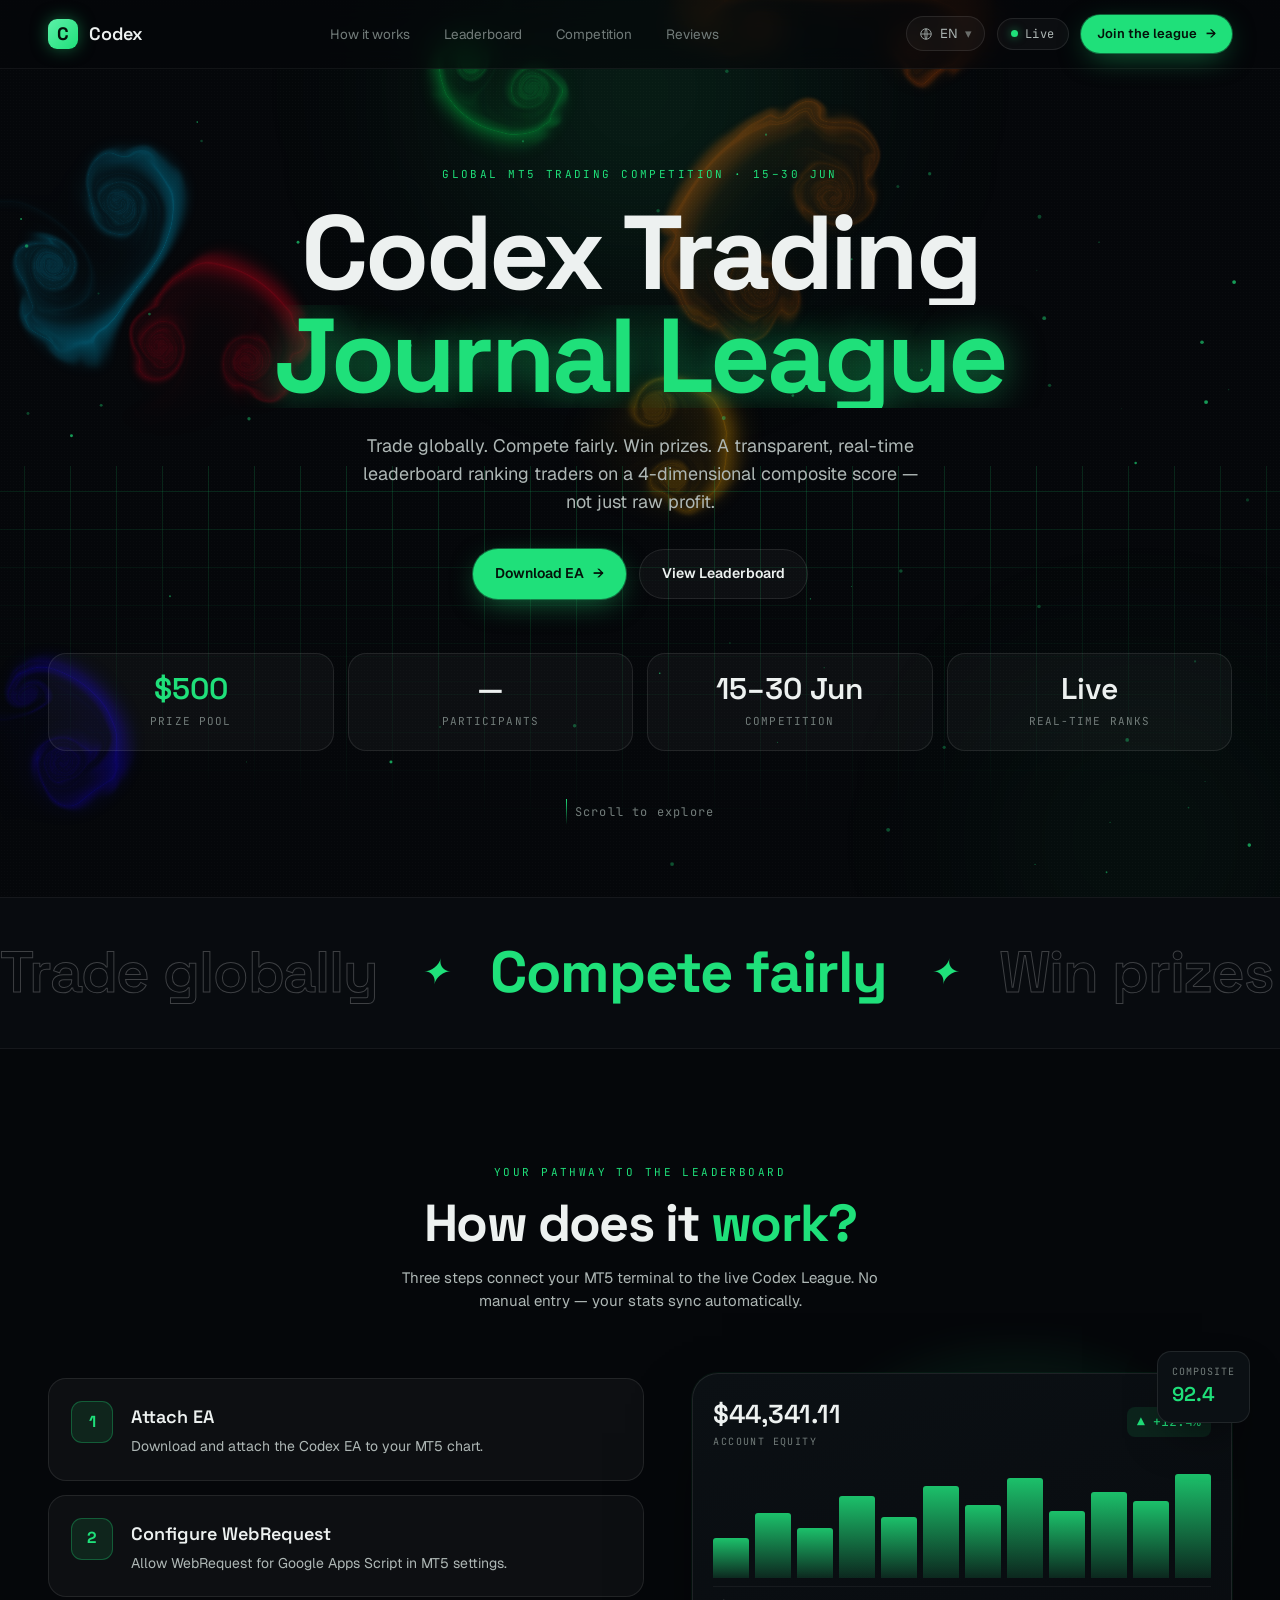
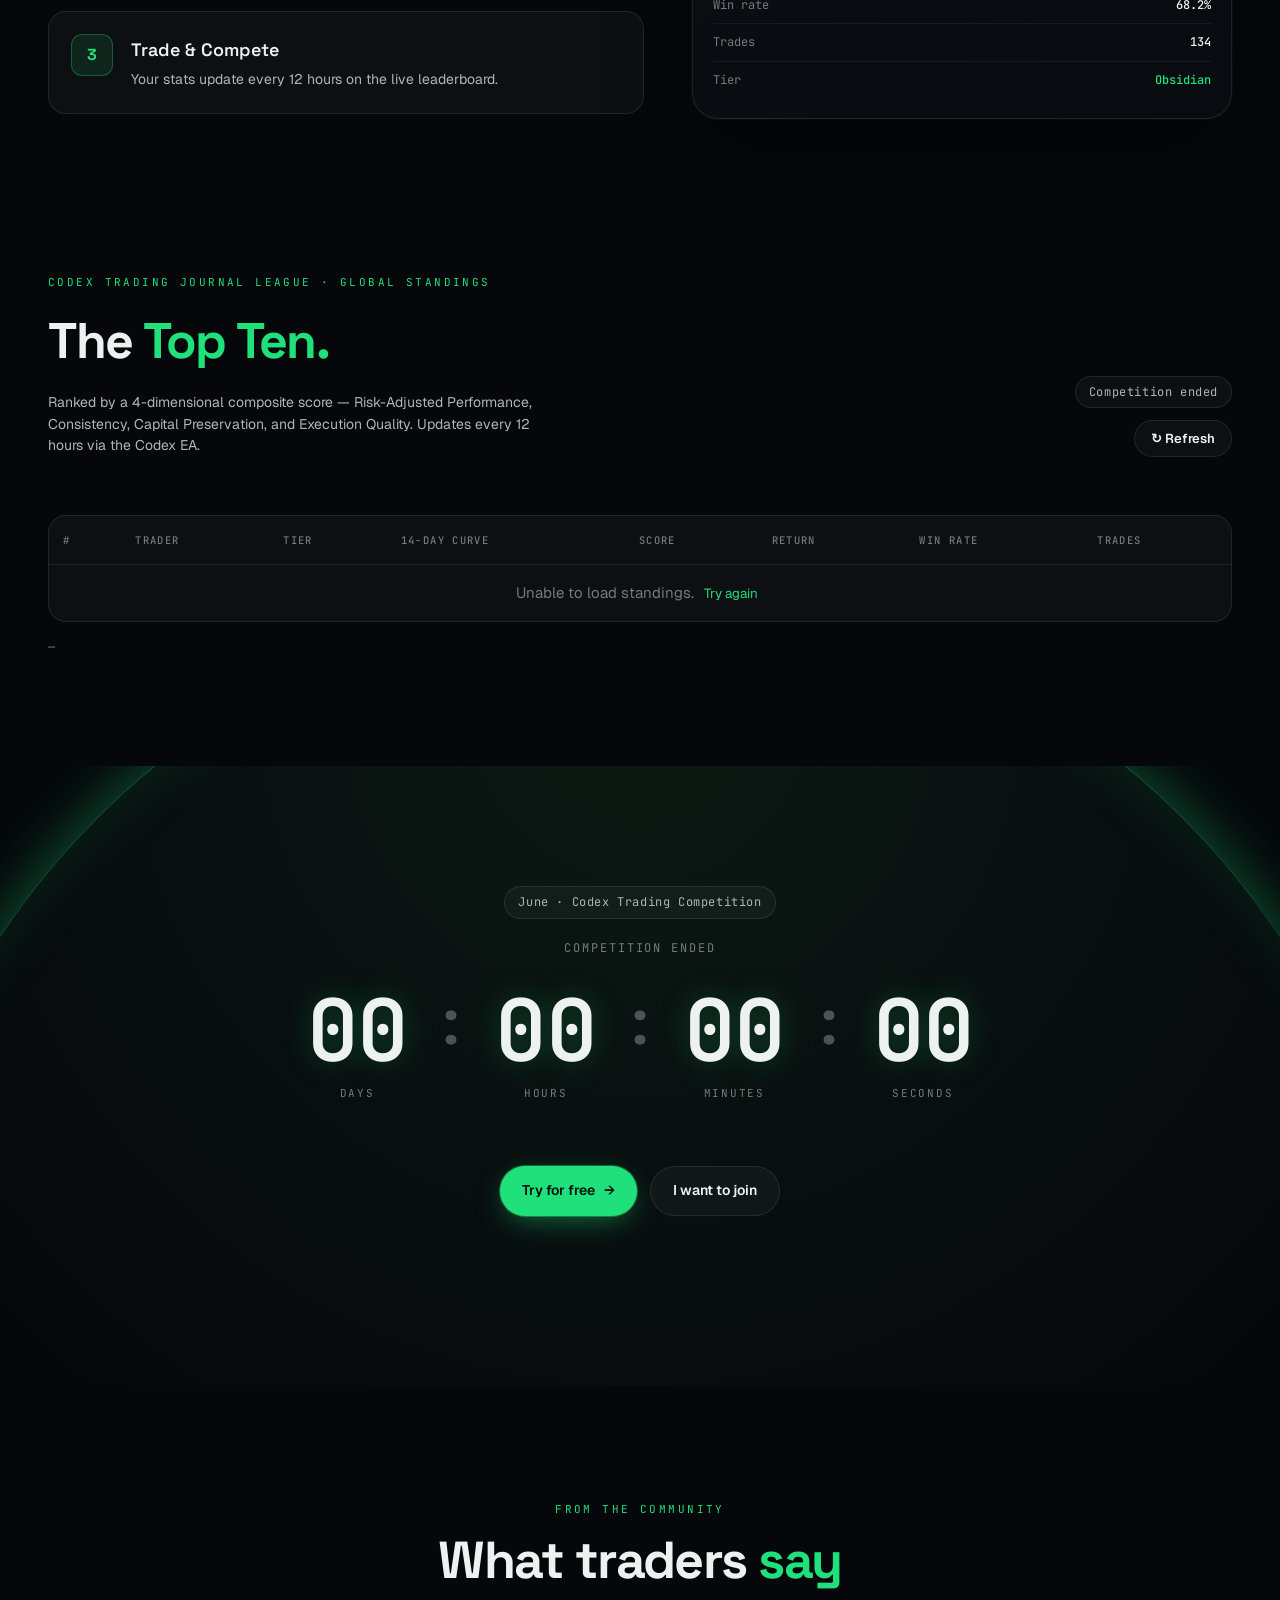
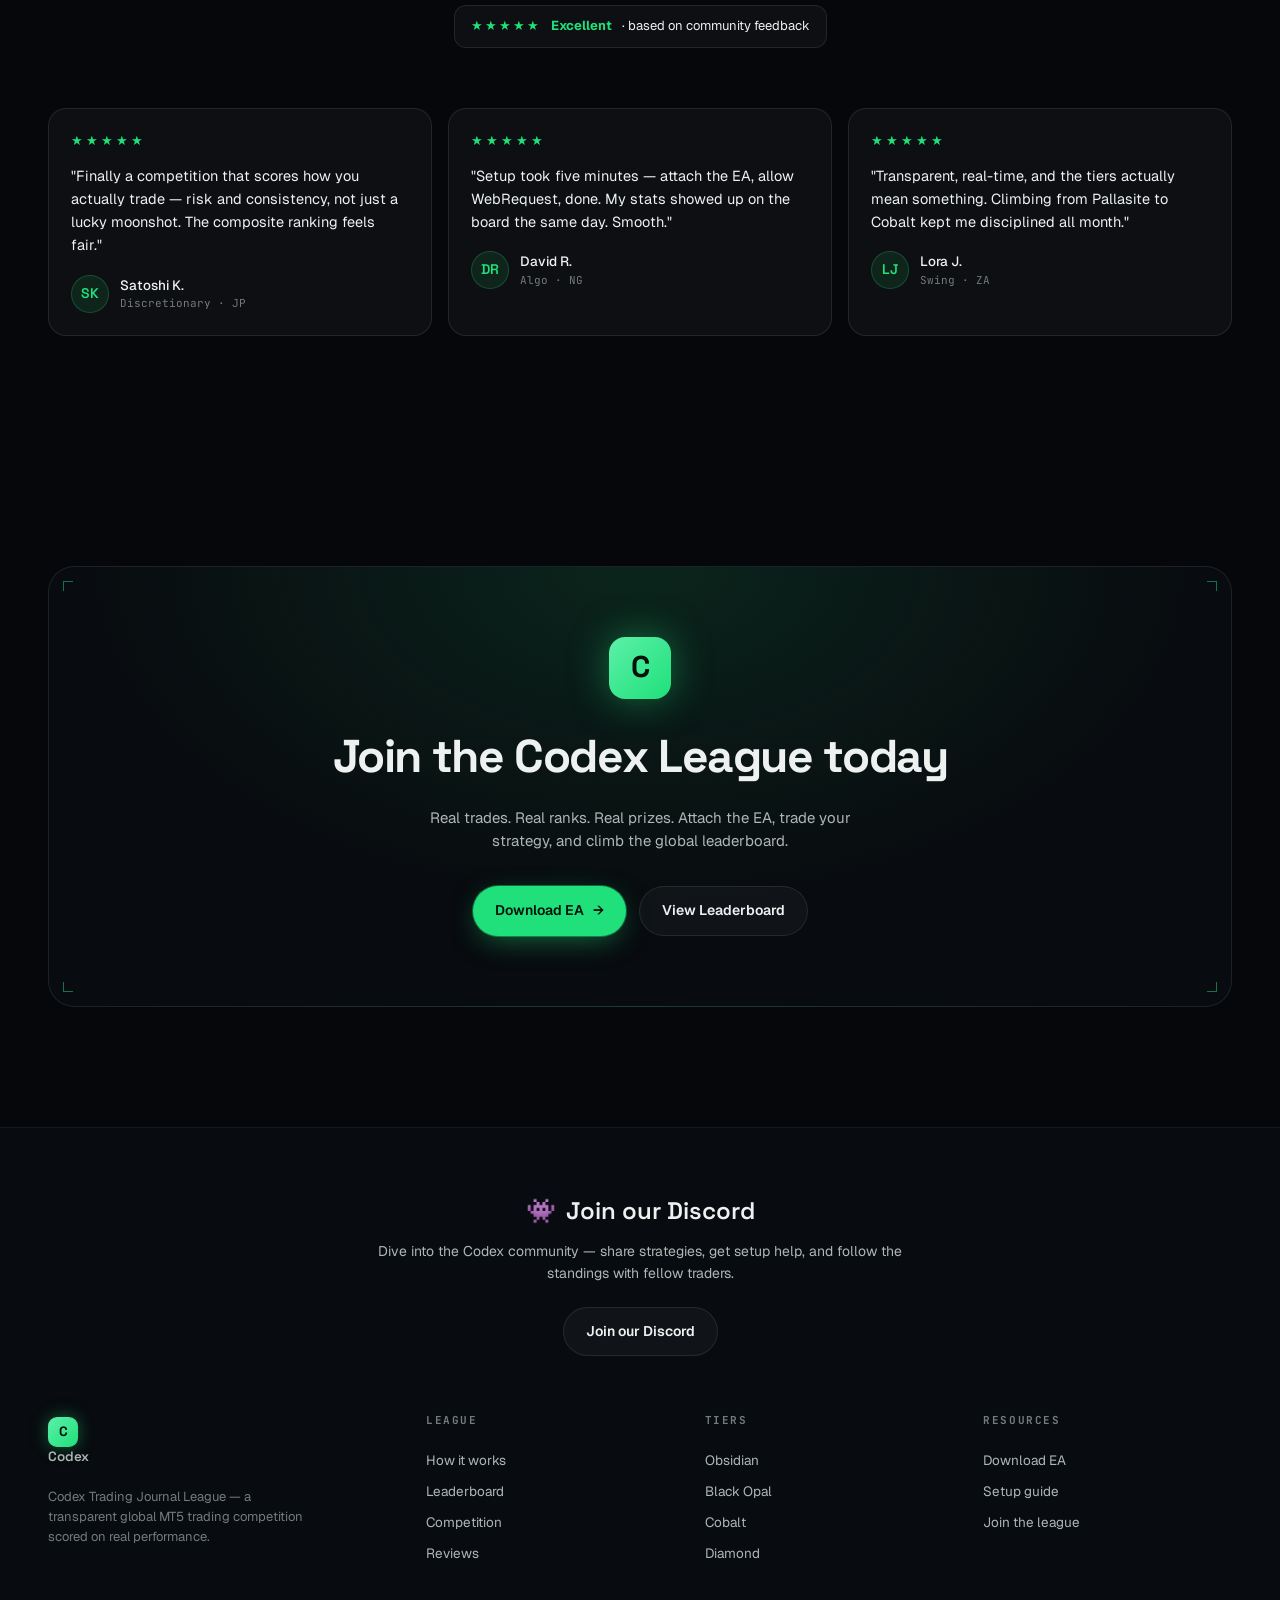
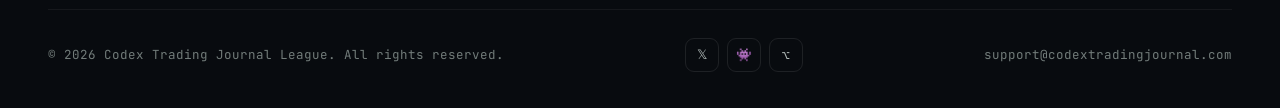
==== index.html @ 11717368 "Add colorful WebGL fluid smoke cursor (behind content) Inlined webgl-fluid (MIT); fullscreen transpa" ====
<!doctype html>
<html lang="en">
<head>
<meta charset="utf-8" />
<meta name="viewport" content="width=device-width, initial-scale=1" />
<title>Codex Trading Journal League — Trade globally. Compete fairly. Win prizes.</title>
<meta name="description" content="Codex Trading Journal League — a global, fair MT5 trading competition. Real trades, real ranks, real prizes. $500 prize pool." />
<link rel="preconnect" href="https://fonts.googleapis.com" />
<link rel="preconnect" href="https://fonts.gstatic.com" crossorigin />
<link href="https://fonts.googleapis.com/css2?family=Space+Grotesk:wght@400;500;600;700&family=Geist:wght@300;400;500;600&family=JetBrains+Mono:wght@400;500;600&display=swap" rel="stylesheet" />
<style>
:root{
  --font-display:"Space Grotesk","Geist",system-ui,sans-serif;
  --font-sans:"Geist","Helvetica Neue",Helvetica,Arial,sans-serif;
  --font-mono:"JetBrains Mono",ui-monospace,"SF Mono",Menlo,monospace;

  --bg:#05070A; --bg-2:#080B0F; --bg-3:#0B1014;
  --glass:rgba(255,255,255,0.035); --glass-2:rgba(255,255,255,0.06);
  --line:rgba(255,255,255,0.09); --line-2:rgba(255,255,255,0.055);

  --ink:#EDF1F0; --ink-2:#AEB7B5; --ink-3:#727C7A; --ink-4:#4B5452;

  --neon:#1FE07A; --neon-2:#5CF0A8; --neon-deep:#0A8F4D;
  --neon-glow:rgba(31,224,122,0.55);
  --neon-tint:rgba(31,224,122,0.10);

  --loss:#FF6B6B; --loss-tint:rgba(255,107,107,0.12);
  --gold:#E8C766; --silver:#C9D0D4; --bronze:#C68A52;

  --r-sm:8px; --r:12px; --r-lg:18px; --r-xl:26px;
  --maxw:1240px;
  --ease:cubic-bezier(.22,.61,.36,1);
}

*{box-sizing:border-box;}
html{scroll-behavior:smooth;}
body{
  margin:0;background:var(--bg);color:var(--ink);
  font-family:var(--font-sans);font-size:15px;line-height:1.55;
  -webkit-font-smoothing:antialiased;text-rendering:optimizeLegibility;
  overflow-x:hidden;
}
a{color:inherit;text-decoration:none;}
button{font-family:inherit;cursor:pointer;border:none;background:none;color:inherit;}
.mono{font-family:var(--font-mono);font-variant-numeric:tabular-nums;}
.tabular{font-variant-numeric:tabular-nums;}
.disp{font-family:var(--font-display);letter-spacing:-0.02em;}
img,svg{display:block;}

/* ---------- global ambient glow ---------- */
.bg-fx{position:fixed;inset:0;z-index:0;pointer-events:none;overflow:hidden;}
.bg-fx .orb{position:absolute;border-radius:50%;filter:blur(90px);opacity:.5;}
.bg-fx .orb.a{width:620px;height:620px;top:-220px;left:50%;transform:translateX(-50%);
  background:radial-gradient(circle,rgba(31,224,122,.30),transparent 65%);}
.bg-fx .orb.b{width:520px;height:520px;bottom:-200px;right:-120px;
  background:radial-gradient(circle,rgba(31,224,122,.14),transparent 65%);}
.bg-fx .grain{position:absolute;inset:0;opacity:.04;
  background-image:radial-gradient(rgba(255,255,255,.5) 1px,transparent 1px);background-size:3px 3px;}

main{position:relative;z-index:1;}
.wrap{max-width:var(--maxw);margin:0 auto;padding:0 28px;width:100%;}
section{position:relative;}

/* reveal on scroll */
.reveal{opacity:0;transform:translateY(26px);transition:opacity .8s var(--ease),transform .8s var(--ease);}
.reveal.in{opacity:1;transform:none;}
.reveal.d1{transition-delay:.08s;} .reveal.d2{transition-delay:.16s;}
.reveal.d3{transition-delay:.24s;} .reveal.d4{transition-delay:.32s;}
@media(prefers-reduced-motion:reduce){.reveal{opacity:1!important;transform:none!important;}}

.kicker{font-family:var(--font-mono);font-size:11px;letter-spacing:.22em;text-transform:uppercase;color:var(--neon);}
.eyebrow{font-size:12px;letter-spacing:.16em;text-transform:uppercase;color:var(--ink-3);font-family:var(--font-mono);}

/* buttons */
.btn{display:inline-flex;align-items:center;gap:9px;font-weight:600;font-size:14px;
  padding:13px 22px;border-radius:999px;transition:all .25s var(--ease);white-space:nowrap;}
.btn .arr{transition:transform .25s var(--ease);}
.btn:hover .arr{transform:translateX(3px);}
.btn-primary{background:var(--neon);color:#04120A;box-shadow:0 0 0 1px rgba(31,224,122,.4),0 8px 30px -8px var(--neon-glow);}
.btn-primary:hover{background:var(--neon-2);box-shadow:0 0 0 1px rgba(92,240,168,.6),0 12px 40px -8px var(--neon-glow);transform:translateY(-2px);}
.btn-ghost{background:var(--glass);color:var(--ink);border:1px solid var(--line);}
.btn-ghost:hover{background:var(--glass-2);border-color:rgba(31,224,122,.4);transform:translateY(-2px);}
.btn-sm{padding:9px 16px;font-size:13px;}

.pill{display:inline-flex;align-items:center;gap:7px;font-size:12px;font-family:var(--font-mono);
  letter-spacing:.05em;padding:6px 13px;border-radius:999px;border:1px solid var(--line);background:var(--glass);color:var(--ink-2);}
.dot-live{width:7px;height:7px;border-radius:50%;background:var(--neon);box-shadow:0 0 8px var(--neon-glow);animation:blink 2s infinite;}
@keyframes blink{0%,100%{opacity:1;}50%{opacity:.25;}}

/* ---------- NAV ---------- */
.nav{position:sticky;top:0;z-index:50;backdrop-filter:blur(14px);
  background:rgba(5,7,10,.66);border-bottom:1px solid var(--line-2);}
.nav-inner{display:flex;align-items:center;justify-content:space-between;height:68px;}
.brand{display:flex;align-items:center;gap:11px;font-family:var(--font-display);font-weight:600;font-size:18px;letter-spacing:-.01em;}
.brand .glyph{width:30px;height:30px;border-radius:9px;display:grid;place-items:center;font-weight:700;
  color:#04120A;background:linear-gradient(135deg,var(--neon-2),var(--neon));
  box-shadow:0 0 18px -2px var(--neon-glow);}
.nav-links{display:flex;align-items:center;gap:6px;}
.nav-links a{font-size:13.5px;color:var(--ink-3);padding:8px 14px;border-radius:999px;transition:all .2s;}
.nav-links a:hover{color:var(--ink);background:var(--glass);}
.nav-right{display:flex;align-items:center;gap:12px;}
@media(max-width:860px){.nav-links{display:none;}}

/* ---------- HERO ---------- */
.hero{min-height:92vh;display:flex;flex-direction:column;justify-content:center;
  padding:60px 0 40px;overflow:hidden;}
.hero-grid{position:absolute;inset:0;z-index:0;overflow:hidden;pointer-events:none;
  -webkit-mask-image:radial-gradient(120% 80% at 50% 30%,#000 35%,transparent 78%);
          mask-image:radial-gradient(120% 80% at 50% 30%,#000 35%,transparent 78%);}
.hero-grid .plane{position:absolute;left:50%;top:48%;width:240%;height:200%;
  transform:translateX(-50%) rotateX(74deg);transform-origin:50% 0;
  background-image:linear-gradient(rgba(31,224,122,.16) 1px,transparent 1px),
                   linear-gradient(90deg,rgba(31,224,122,.16) 1px,transparent 1px);
  background-size:46px 46px;animation:gridmove 7s linear infinite;}
@keyframes gridmove{to{background-position:0 46px;}}
#particles{position:absolute;inset:0;z-index:0;}
.hero-inner{position:relative;z-index:2;text-align:center;}
.hero h1{font-family:var(--font-display);font-weight:700;letter-spacing:-.035em;line-height:.98;
  font-size:clamp(40px,8.2vw,108px);margin:18px 0 0;}
.hero h1 .ln{display:block;overflow:hidden;}
.hero h1 .ln > span{display:inline-block;transform:translateY(110%);
  animation:riseIn .9s var(--ease) forwards;}
.hero h1 .ln:nth-child(2) > span{animation-delay:.12s;}
.hero h1 .grn{color:var(--neon);text-shadow:0 0 38px var(--neon-glow);}
@keyframes riseIn{to{transform:none;}}
.hero-sub{margin:24px auto 0;max-width:560px;color:var(--ink-2);font-size:clamp(15px,1.7vw,18px);
  opacity:0;animation:fadeUp .8s var(--ease) .5s forwards;}
.hero-ctas{display:flex;gap:13px;justify-content:center;margin-top:34px;flex-wrap:wrap;
  opacity:0;animation:fadeUp .8s var(--ease) .65s forwards;}
@keyframes fadeUp{from{opacity:0;transform:translateY(18px);}to{opacity:1;transform:none;}}

/* hero stats */
.hero-stats{display:grid;grid-template-columns:repeat(4,1fr);gap:14px;margin-top:54px;
  opacity:0;animation:fadeUp .8s var(--ease) .8s forwards;}
.stat{background:var(--glass);border:1px solid var(--line);border-radius:var(--r-lg);
  padding:20px 16px;text-align:center;backdrop-filter:blur(6px);transition:border-color .3s,transform .3s;}
.stat:hover{border-color:rgba(31,224,122,.35);transform:translateY(-3px);}
.stat .v{font-family:var(--font-display);font-weight:600;font-size:clamp(20px,2.6vw,30px);line-height:1;color:var(--ink);}
.stat .v.grn{color:var(--neon);}
.stat .l{font-size:11px;letter-spacing:.1em;text-transform:uppercase;color:var(--ink-3);margin-top:9px;font-family:var(--font-mono);}
@media(max-width:680px){.hero-stats{grid-template-columns:repeat(2,1fr);}}

.scroll-hint{display:flex;align-items:center;justify-content:center;gap:8px;margin-top:48px;
  color:var(--ink-3);font-size:12px;font-family:var(--font-mono);letter-spacing:.1em;
  opacity:0;animation:fadeUp .8s var(--ease) 1s forwards;}
.scroll-hint .ln{width:1px;height:26px;background:linear-gradient(var(--neon),transparent);animation:drop 1.8s infinite;}
@keyframes drop{0%{opacity:0;transform:translateY(-8px);}40%{opacity:1;}100%{opacity:0;transform:translateY(8px);}}

/* ---------- MARQUEE ---------- */
.marquee{border-top:1px solid var(--line-2);border-bottom:1px solid var(--line-2);
  padding:30px 0;overflow:hidden;background:var(--bg-2);}
.marquee-track{display:flex;gap:42px;width:max-content;animation:scrollx 26s linear infinite;}
.marquee:hover .marquee-track{animation-play-state:paused;}
.marquee-track span{font-family:var(--font-display);font-weight:600;font-size:clamp(28px,5vw,58px);
  letter-spacing:-.02em;color:transparent;-webkit-text-stroke:1px rgba(255,255,255,.22);display:flex;align-items:center;gap:42px;}
.marquee-track span b{color:var(--neon);-webkit-text-stroke:0;font-weight:700;}
.marquee-track .star{color:var(--neon);-webkit-text-stroke:0;font-size:.6em;}
@keyframes scrollx{to{transform:translateX(-50%);}}

/* ---------- SECTION HEADINGS ---------- */
.sec{padding:110px 0;}
.sec-head{text-align:center;max-width:680px;margin:0 auto 60px;}
.sec-head h2{font-family:var(--font-display);font-weight:700;letter-spacing:-.03em;
  font-size:clamp(30px,4.6vw,52px);line-height:1.04;margin:14px 0 0;}
.sec-head h2 em{font-style:normal;color:var(--neon);}
.sec-head p{color:var(--ink-2);margin:16px auto 0;max-width:520px;}

/* ---------- HOW IT WORKS ---------- */
.how-wrap{display:grid;grid-template-columns:1.05fr .95fr;gap:48px;align-items:center;}
@media(max-width:920px){.how-wrap{grid-template-columns:1fr;gap:40px;}}
.steps{display:flex;flex-direction:column;gap:14px;}
.step{display:flex;gap:18px;padding:22px;border:1px solid var(--line);border-radius:var(--r-lg);
  background:var(--glass);transition:border-color .3s,transform .3s,background .3s;}
.step:hover{border-color:rgba(31,224,122,.4);background:var(--glass-2);transform:translateX(4px);}
.step .no{flex:0 0 auto;width:42px;height:42px;border-radius:11px;display:grid;place-items:center;
  font-family:var(--font-display);font-weight:700;font-size:16px;color:var(--neon);
  background:var(--neon-tint);border:1px solid rgba(31,224,122,.3);}
.step h4{margin:2px 0 5px;font-family:var(--font-display);font-weight:600;font-size:18px;}
.step p{margin:0;color:var(--ink-2);font-size:14px;}

/* dashboard mockup */
.mock{position:relative;}
.mock .wave{position:absolute;inset:-40px -10px;z-index:0;
  background:radial-gradient(60% 60% at 60% 40%,rgba(31,224,122,.22),transparent 70%);filter:blur(10px);}
.mock-card{position:relative;z-index:1;background:linear-gradient(160deg,var(--bg-3),var(--bg-2));
  border:1px solid var(--line);border-radius:var(--r-xl);padding:20px;
  box-shadow:0 30px 80px -30px rgba(0,0,0,.8),0 0 0 1px rgba(31,224,122,.06);}
.mock-top{display:flex;align-items:center;justify-content:space-between;margin-bottom:16px;}
.mock-bal{font-family:var(--font-display);font-weight:600;font-size:26px;}
.mock-bal small{display:block;font-size:10px;letter-spacing:.14em;text-transform:uppercase;color:var(--ink-3);font-family:var(--font-mono);font-weight:400;}
.mock-up{color:var(--neon);font-family:var(--font-mono);font-size:13px;background:var(--neon-tint);padding:5px 10px;border-radius:8px;}
.mock-chart{height:120px;display:flex;align-items:flex-end;gap:6px;padding:8px 0;}
.mock-chart i{flex:1;border-radius:3px 3px 0 0;background:linear-gradient(var(--neon),rgba(31,224,122,.15));opacity:.85;animation:bar 2.4s var(--ease) infinite alternate;}
@keyframes bar{to{transform:scaleY(.6);}}
.mock-row{display:flex;justify-content:space-between;font-family:var(--font-mono);font-size:12px;color:var(--ink-3);padding:9px 0;border-top:1px solid var(--line-2);}
.mock-row b{color:var(--ink);font-weight:500;}
.mock-float{position:absolute;z-index:2;right:-18px;top:-22px;background:var(--bg-3);border:1px solid var(--line);
  border-radius:14px;padding:12px 14px;box-shadow:0 20px 50px -20px rgba(0,0,0,.9);animation:floaty 5s ease-in-out infinite;}
.mock-float .t{font-family:var(--font-mono);font-size:10px;color:var(--ink-3);letter-spacing:.1em;text-transform:uppercase;}
.mock-float .n{font-family:var(--font-display);font-weight:600;font-size:20px;color:var(--neon);}
@keyframes floaty{0%,100%{transform:translateY(0);}50%{transform:translateY(-10px);}}

/* ---------- LEADERBOARD ---------- */
.lb-head{display:flex;flex-wrap:wrap;justify-content:space-between;align-items:flex-end;gap:20px;margin-bottom:34px;}
.lb-head h2{font-family:var(--font-display);font-weight:700;letter-spacing:-.03em;font-size:clamp(30px,4.4vw,50px);margin:10px 0 0;}
.lb-head h2 em{font-style:normal;color:var(--neon);}
.lb-head p{color:var(--ink-2);max-width:520px;margin:12px 0 0;font-size:14px;}
.lb-right{display:flex;flex-direction:column;align-items:flex-end;gap:12px;}

.podium{display:grid;grid-template-columns:repeat(3,1fr);gap:16px;margin-bottom:24px;}
@media(max-width:820px){.podium{grid-template-columns:1fr;}}
.pcard{position:relative;border:1px solid var(--line);border-radius:var(--r-lg);padding:22px;
  background:linear-gradient(160deg,var(--glass-2),var(--glass));overflow:hidden;transition:transform .25s var(--ease),border-color .25s;}
.pcard:hover{transform:translateY(-4px);}
.pcard.r1{border-color:rgba(232,199,102,.4);}
.pcard.r2{border-color:rgba(201,208,212,.35);}
.pcard.r3{border-color:rgba(198,138,82,.35);}
.pcard .glow{position:absolute;top:-60px;right:-40px;width:160px;height:160px;border-radius:50%;filter:blur(40px);opacity:.5;}
.pcard.r1 .glow{background:rgba(232,199,102,.4);}
.pcard.r2 .glow{background:rgba(201,208,212,.3);}
.pcard.r3 .glow{background:rgba(198,138,82,.3);}
.pcard .plabel{font-family:var(--font-mono);font-size:10px;letter-spacing:.16em;text-transform:uppercase;color:var(--ink-3);position:relative;}
.pcard .prank{font-family:var(--font-display);font-weight:700;font-size:54px;line-height:.9;margin:2px 0 12px;position:relative;}
.pcard.r1 .prank{color:var(--gold);} .pcard.r2 .prank{color:var(--silver);} .pcard.r3 .prank{color:var(--bronze);}
.pcard .pname{font-weight:600;font-size:16px;position:relative;}
.pcard .pmeta{font-family:var(--font-mono);font-size:12px;color:var(--ink-3);position:relative;}
.pcard .pscore{display:flex;justify-content:space-between;align-items:flex-end;margin-top:16px;position:relative;}
.pcard .pcomp{font-family:var(--font-display);font-weight:600;font-size:30px;line-height:1;}
.pcard .psub{font-family:var(--font-mono);font-size:10px;letter-spacing:.1em;text-transform:uppercase;color:var(--ink-3);margin-top:3px;}

.lb-card{border:1px solid var(--line);border-radius:var(--r-lg);overflow:hidden;background:var(--glass);}
.lb-table{width:100%;border-collapse:collapse;}
.lb-table th{text-align:left;font-family:var(--font-mono);font-weight:500;font-size:10.5px;letter-spacing:.13em;
  text-transform:uppercase;color:var(--ink-3);padding:16px 14px;border-bottom:1px solid var(--line);}
.lb-table td{padding:16px 14px;border-bottom:1px solid var(--line-2);vertical-align:middle;}
.lb-table tr:last-child td{border-bottom:none;}
.lb-table tbody tr{transition:background .2s;}
.lb-table tbody tr:hover{background:var(--glass);}
.lb-table tr.t1{background:linear-gradient(90deg,rgba(232,199,102,.10),transparent 55%);}
.lb-table tr.t2{background:linear-gradient(90deg,rgba(201,208,212,.08),transparent 55%);}
.lb-table tr.t3{background:linear-gradient(90deg,rgba(198,138,82,.09),transparent 55%);}
.rk{font-family:var(--font-display);font-weight:600;font-size:24px;color:var(--ink-3);width:34px;display:inline-block;}
.rk.top{color:var(--ink);}
.ublock{display:flex;align-items:center;gap:13px;}
.av{width:38px;height:38px;border-radius:50%;display:grid;place-items:center;flex:0 0 auto;
  font-family:var(--font-display);font-weight:600;font-size:14px;color:var(--neon);
  background:var(--neon-tint);border:1px solid rgba(31,224,122,.25);}
.uname{font-weight:500;font-size:14.5px;}
.umeta{font-family:var(--font-mono);font-size:11.5px;color:var(--ink-3);margin-top:1px;}
.tier{display:inline-flex;align-items:center;gap:7px;padding:4px 11px 4px 9px;border-radius:999px;font-size:11px;
  letter-spacing:.03em;background:var(--glass);border:1px solid var(--line);color:var(--ink-2);white-space:nowrap;}
.tier .td{width:8px;height:8px;border-radius:50%;background:var(--ink-4);}
.tier.obsidian .td{background:linear-gradient(135deg,#8E7BC0,#221C33);}
.tier.blackopal .td{background:conic-gradient(from 0deg,#4FB6E8,#B65BD6,#5BE8B5,#E8B85B,#4FB6E8);}
.tier.cobalt .td{background:radial-gradient(circle at 30% 30%,#6FA0F0,#1B3C8B);}
.tier.redberyl .td{background:radial-gradient(circle at 30% 30%,#F09AAE,#8B1A2F);}
.tier.pallasite .td{background:radial-gradient(circle at 30% 30%,#D2E58E,#5C6B2E 60%,#8B6B1E);}
.tier.diamond .td{background:conic-gradient(from 0deg,#FFFFFF,#BFD9F0,#E8E8FF,#FFFFFF);}
.num-r{text-align:right;font-variant-numeric:tabular-nums;}
.score{font-family:var(--font-display);font-weight:600;font-size:20px;}
.score.hi{color:var(--neon);}
.ret{font-family:var(--font-display);font-weight:600;font-size:15px;}
.ret.up{color:var(--neon);} .ret.dn{color:var(--loss);}
.spark{width:108px;height:30px;}
.spark path.ln{fill:none;stroke-width:1.4;stroke-linecap:round;stroke-linejoin:round;}
.spark.up path.ln{stroke:var(--neon);} .spark.dn path.ln{stroke:var(--loss);}
.spark path.fl{opacity:.14;}
.spark.up path.fl{fill:var(--neon);} .spark.dn path.fl{fill:var(--loss);}
.lb-foot{display:flex;justify-content:space-between;align-items:center;margin-top:16px;color:var(--ink-3);font-size:12px;font-family:var(--font-mono);}
.lb-empty,.lb-error{text-align:center;padding:64px 20px;color:var(--ink-3);}
.lb-empty h4{font-family:var(--font-display);font-weight:600;font-size:22px;color:var(--ink);margin:0 0 8px;}
.skel{background:linear-gradient(90deg,rgba(255,255,255,.04) 25%,rgba(255,255,255,.09) 50%,rgba(255,255,255,.04) 75%);
  background-size:200% 100%;animation:shim 1.4s infinite;border-radius:5px;}
@keyframes shim{0%{background-position:200% 0;}100%{background-position:-200% 0;}}
@media(max-width:760px){
  .lb-table th:nth-child(4),.lb-table td:nth-child(4){display:none;}
  .lb-table th:nth-child(7),.lb-table td:nth-child(7){display:none;}
}

/* ---------- COUNTDOWN ---------- */
.cd-sec{padding:120px 0 0;text-align:center;overflow:hidden;position:relative;}
.cd-sec .planet{position:absolute;left:50%;bottom:-58vw;width:120vw;height:120vw;transform:translateX(-50%);
  border-radius:50%;background:radial-gradient(circle at 50% 8%,#0c1a13 0%,#070b0e 42%,#05070A 60%);
  box-shadow:inset 0 4px 60px rgba(31,224,122,.1),0 -2px 60px 2px rgba(31,224,122,.35);
  border-top:1px solid rgba(31,224,122,.5);}
.cd-inner{position:relative;z-index:2;padding-bottom:170px;}
.cd-sec .eyebrow{margin-bottom:22px;}
.cd-time{display:inline-flex;gap:clamp(8px,2.4vw,26px);align-items:flex-start;justify-content:center;margin:8px 0 30px;}
.cd-u{display:flex;flex-direction:column;align-items:center;}
.cd-u b{font-family:var(--font-mono);font-weight:600;font-size:clamp(42px,9vw,86px);line-height:1;letter-spacing:-.02em;
  color:var(--ink);text-shadow:0 0 30px rgba(31,224,122,.25);}
.cd-u span{font-family:var(--font-mono);font-size:11px;letter-spacing:.16em;text-transform:uppercase;color:var(--ink-3);margin-top:12px;}
.cd-colon{font-family:var(--font-mono);font-weight:600;font-size:clamp(30px,6vw,60px);color:var(--ink-4);line-height:1.2;}
.shoot{position:absolute;width:2px;height:90px;background:linear-gradient(transparent,#fff);border-radius:2px;
  filter:drop-shadow(0 0 6px #fff);transform:rotate(38deg);opacity:0;animation:shoot 5.5s linear infinite;}
.shoot.s2{animation-delay:2.6s;left:62%;} .shoot.s1{left:18%;}
@keyframes shoot{0%{opacity:0;top:-12%;}8%{opacity:1;}22%{opacity:0;top:60%;}100%{opacity:0;}}

/* ---------- REVIEWS ---------- */
.rev-grid{display:grid;grid-template-columns:repeat(3,1fr);gap:16px;}
@media(max-width:880px){.rev-grid{grid-template-columns:1fr;}}
.rev{border:1px solid var(--line);border-radius:var(--r-lg);padding:22px;background:var(--glass);transition:border-color .3s,transform .3s;}
.rev:hover{border-color:rgba(31,224,122,.3);transform:translateY(-3px);}
.rev .stars{color:var(--neon);letter-spacing:3px;font-size:13px;margin-bottom:13px;}
.rev p{margin:0 0 18px;color:var(--ink);font-size:14.5px;line-height:1.6;}
.rev .who{display:flex;align-items:center;gap:11px;}
.rev .who .nm{font-weight:500;font-size:13.5px;}
.rev .who .hd{font-family:var(--font-mono);font-size:11px;color:var(--ink-3);}
.rev-badge{display:inline-flex;align-items:center;gap:10px;border:1px solid var(--line);background:var(--glass);
  border-radius:12px;padding:10px 16px;font-size:13px;}
.rev-badge b{color:var(--neon);} .rev-badge .st{color:var(--neon);letter-spacing:2px;}

/* ---------- CTA ---------- */
.cta-sec{padding:120px 0;text-align:center;}
.cta-box{position:relative;border:1px solid var(--line);border-radius:var(--r-xl);padding:70px 28px;overflow:hidden;
  background:radial-gradient(80% 130% at 50% 0%,rgba(31,224,122,.12),transparent 60%),var(--bg-2);}
.cta-box .corner{position:absolute;width:10px;height:10px;border:1px solid var(--neon);opacity:.5;}
.cta-glyph{width:62px;height:62px;border-radius:16px;margin:0 auto 22px;display:grid;place-items:center;
  font-family:var(--font-display);font-weight:700;font-size:30px;color:#04120A;
  background:linear-gradient(135deg,var(--neon-2),var(--neon));box-shadow:0 0 40px -4px var(--neon-glow);}
.cta-box h2{font-family:var(--font-display);font-weight:700;letter-spacing:-.03em;font-size:clamp(28px,4.4vw,46px);margin:0 0 14px;}
.cta-box p{color:var(--ink-2);max-width:460px;margin:0 auto 30px;}

/* ---------- FOOTER ---------- */
footer{border-top:1px solid var(--line-2);background:var(--bg-2);padding:64px 0 36px;}
.discord{text-align:center;max-width:560px;margin:0 auto 56px;}
.discord h3{font-family:var(--font-display);font-weight:600;font-size:24px;margin:0 0 12px;display:flex;gap:10px;align-items:center;justify-content:center;}
.discord p{color:var(--ink-2);font-size:14px;margin:0 0 22px;}
.foot-cols{display:grid;grid-template-columns:1.4fr 1fr 1fr 1fr;gap:30px;padding-bottom:40px;border-bottom:1px solid var(--line-2);}
@media(max-width:760px){.foot-cols{grid-template-columns:1fr 1fr;gap:28px;}}
.foot-cols h5{font-family:var(--font-mono);font-size:11px;letter-spacing:.14em;text-transform:uppercase;color:var(--ink-3);margin:0 0 16px;}
.foot-cols a{display:block;color:var(--ink-2);font-size:13.5px;padding:5px 0;transition:color .2s;}
.foot-cols a:hover{color:var(--neon);}
.foot-brand .brand{margin-bottom:14px;}
.foot-brand p{color:var(--ink-3);font-size:13px;max-width:260px;}
.foot-bottom{display:flex;flex-wrap:wrap;justify-content:space-between;gap:16px;align-items:center;padding-top:28px;color:var(--ink-3);font-size:12.5px;font-family:var(--font-mono);}
.socials{display:flex;gap:8px;}
.socials a{width:34px;height:34px;border-radius:9px;border:1px solid var(--line);display:grid;place-items:center;color:var(--ink-2);transition:all .25s;}
.socials a:hover{color:var(--neon);border-color:rgba(31,224,122,.4);transform:translateY(-2px);}

/* ---------- FLUID SMOKE CANVAS (behind content) ---------- */
.fluid-canvas{position:fixed;inset:0;width:100%;height:100%;z-index:0;pointer-events:none;opacity:.85;display:block;}
@media (prefers-reduced-motion:reduce){ .fluid-canvas{display:none !important;} }

/* ---------- CUSTOM CURSOR (desktop, fine pointer only) ---------- */
.cursor{position:fixed;top:0;left:0;z-index:10000;pointer-events:none;mix-blend-mode:difference;
  opacity:0;transition:opacity .3s ease;will-change:transform;display:none;}
.cursor.show{opacity:1;}
.cursor-ring{display:block;width:20px;height:20px;margin:-10px 0 0 -10px;border:2px solid #fff;
  border-radius:50%;transition:transform .26s ease;}
.cursor.hover .cursor-ring{transform:scale(2.4);}
.cursor.down .cursor-ring{transform:scale(1.5);}
@media (hover:hover) and (pointer:fine){
  .cursor{display:block;}
  html.cursor-on, html.cursor-on *{cursor:none !important;}
}
@media (prefers-reduced-motion:reduce){ .cursor{display:none !important;} }

/* ---------- LANGUAGE SWITCHER ---------- */
.lang{position:relative;}
.lang-btn{display:inline-flex;align-items:center;gap:7px;font-size:13px;color:var(--ink-2);
  padding:8px 12px;border-radius:999px;border:1px solid var(--line);background:var(--glass);transition:all .2s;}
.lang-btn:hover{color:var(--ink);border-color:rgba(31,224,122,.35);}
.lang-menu{position:absolute;top:calc(100% + 8px);right:0;min-width:138px;background:var(--bg-3);
  border:1px solid var(--line);border-radius:12px;padding:6px;z-index:60;
  box-shadow:0 18px 50px -20px rgba(0,0,0,.9);}
.lang-menu[hidden]{display:none;}
.lang-menu button{display:flex;align-items:center;width:100%;text-align:left;font-size:13.5px;
  color:var(--ink-2);padding:9px 12px;border-radius:8px;transition:all .15s;}
.lang-menu button:hover{background:var(--glass-2);color:var(--ink);}
.lang-menu button.active{color:var(--neon);}

/* ---------- LEADERBOARD CLICKABLE ---------- */
.lb-clickable{cursor:pointer;}
.pcard{cursor:pointer;}
.lb-table tbody tr.lb-clickable{position:relative;}
.lb-table tbody tr.lb-clickable:hover{background:var(--glass-2);box-shadow:inset 2px 0 0 var(--neon);}

/* ---------- PROFILE VIEW ---------- */
.pv{position:fixed;inset:0;z-index:100;background:var(--bg);overflow-y:auto;overscroll-behavior:contain;}
.pv[hidden]{display:none;}
.pv::before{content:"";position:fixed;inset:0;pointer-events:none;
  background:radial-gradient(80% 50% at 50% -10%,rgba(31,224,122,.12),transparent 60%);}
.pv-bar{position:sticky;top:0;z-index:5;display:flex;align-items:center;justify-content:space-between;
  height:64px;padding:0 28px;backdrop-filter:blur(14px);background:rgba(5,7,10,.72);border-bottom:1px solid var(--line-2);}
.pv-back{display:inline-flex;align-items:center;gap:9px;font-size:14px;color:var(--ink-2);padding:9px 16px;
  border-radius:999px;border:1px solid var(--line);background:var(--glass);transition:all .2s;}
.pv-back:hover{color:var(--neon);border-color:rgba(31,224,122,.4);}
.pv-wrap{position:relative;max-width:1080px;margin:0 auto;padding:34px 28px 90px;}

.pv-hero{display:grid;grid-template-columns:1.3fr .7fr;gap:24px;align-items:center;border:1px solid var(--line);
  border-radius:var(--r-xl);padding:26px;background:linear-gradient(160deg,var(--glass-2),var(--glass));margin-bottom:18px;}
@media(max-width:760px){.pv-hero{grid-template-columns:1fr;}}
.pv-id{display:flex;gap:18px;align-items:center;}
.pv-av{width:64px;height:64px;border-radius:18px;display:grid;place-items:center;font-family:var(--font-display);
  font-weight:700;font-size:24px;color:var(--neon);background:var(--neon-tint);border:1px solid rgba(31,224,122,.3);flex:0 0 auto;}
.pv-name{font-family:var(--font-display);font-weight:600;font-size:26px;letter-spacing:-.02em;}
.pv-sub{font-family:var(--font-mono);font-size:12.5px;color:var(--ink-3);margin-top:7px;display:flex;gap:10px;flex-wrap:wrap;align-items:center;}
.pv-rankpill{display:inline-flex;align-items:center;gap:6px;padding:4px 11px;border-radius:999px;background:var(--glass);border:1px solid var(--line);color:var(--ink-2);font-size:12px;}
.gauge{display:flex;align-items:center;gap:18px;justify-content:flex-end;}
@media(max-width:760px){.gauge{justify-content:flex-start;}}
.gauge .lab{font-family:var(--font-mono);font-size:11px;letter-spacing:.14em;text-transform:uppercase;color:var(--ink-3);}
.gauge .val{font-family:var(--font-display);font-weight:700;font-size:30px;color:var(--neon);line-height:1;margin-top:4px;}

.statg{display:grid;grid-template-columns:repeat(4,1fr);gap:12px;margin-bottom:18px;}
@media(max-width:860px){.statg{grid-template-columns:repeat(2,1fr);}}
.statg .s{border:1px solid var(--line);border-radius:var(--r);padding:16px;background:var(--glass);}
.statg .s .k{font-family:var(--font-mono);font-size:10px;letter-spacing:.1em;text-transform:uppercase;color:var(--ink-3);}
.statg .s .v{font-family:var(--font-display);font-weight:600;font-size:21px;margin-top:8px;white-space:nowrap;}
.statg .s .v.up{color:var(--neon);} .statg .s .v.dn{color:var(--loss);}

.pv-grid2{display:grid;grid-template-columns:1fr 1fr;gap:18px;margin-bottom:14px;}
@media(max-width:860px){.pv-grid2{grid-template-columns:1fr;}}
.pv-card{border:1px solid var(--line);border-radius:var(--r-lg);padding:22px;background:var(--glass);}
.pv-card h3{font-family:var(--font-display);font-weight:600;font-size:16px;margin:0 0 4px;}
.pv-card .hint{font-size:12px;color:var(--ink-3);margin:0 0 16px;}
.dim{display:flex;align-items:center;gap:12px;margin-bottom:13px;}
.dim .dlab{flex:0 0 138px;font-size:12.5px;color:var(--ink-2);line-height:1.25;}
.dim .dlab b{display:block;font-family:var(--font-mono);font-size:9.5px;color:var(--ink-3);font-weight:400;letter-spacing:.06em;margin-top:2px;}
.dim .bar{flex:1;height:8px;border-radius:999px;background:var(--glass-2);overflow:hidden;}
.dim .bar i{display:block;height:100%;border-radius:999px;background:linear-gradient(90deg,var(--neon-deep),var(--neon));box-shadow:0 0 8px -1px var(--neon-glow);}
.dim .dval{flex:0 0 34px;text-align:right;font-family:var(--font-display);font-weight:600;font-size:15px;}

.radar{display:block;}
.radar .ring{fill:none;stroke:var(--line-2);}
.radar .axis{stroke:var(--line-2);}
.radar .poly{fill:rgba(31,224,122,.16);stroke:var(--neon);stroke-width:1.6;}
.radar .pt{fill:var(--neon);}
.radar .alab{fill:var(--ink-3);font-family:var(--font-mono);font-size:9px;}

.bigchart{width:100%;height:160px;display:block;margin-top:4px;}
.bigchart .area{opacity:.16;}
.bigchart .ln{fill:none;stroke-width:2;stroke-linecap:round;stroke-linejoin:round;}
.bigchart.up .area{fill:var(--neon);} .bigchart.up .ln{stroke:var(--neon);}
.bigchart.dn .area{fill:var(--loss);} .bigchart.dn .ln{stroke:var(--loss);}
.bigchart .grid{stroke:var(--line-2);stroke-width:1;}
</style>
</head>
<body>

<div class="cursor" id="cursor" aria-hidden="true"><span class="cursor-ring"></span></div>
<canvas id="fluid" class="fluid-canvas" aria-hidden="true"></canvas>

<div class="bg-fx">
  <div class="orb a"></div>
  <div class="orb b"></div>
  <div class="grain"></div>
</div>

<!-- NAV -->
<nav class="nav">
  <div class="wrap nav-inner">
    <a class="brand" href="#top"><span class="glyph">C</span> Codex</a>
    <div class="nav-links">
      <a href="#how" data-i18n="nav.how">How it works</a>
      <a href="#leaderboard" data-i18n="nav.leaderboard">Leaderboard</a>
      <a href="#countdown" data-i18n="nav.competition">Competition</a>
      <a href="#reviews" data-i18n="nav.reviews">Reviews</a>
    </div>
    <div class="nav-right">
      <div class="lang" id="lang">
        <button class="lang-btn" id="lang-btn" aria-haspopup="true" aria-expanded="false">
          <svg width="14" height="14" viewBox="0 0 24 24" fill="none" stroke="currentColor" stroke-width="1.7" style="opacity:.85"><circle cx="12" cy="12" r="9"/><path d="M3 12h18M12 3c2.6 2.7 2.6 15.3 0 18M12 3c-2.6 2.7-2.6 15.3 0 18"/></svg>
          <span id="lang-cur">EN</span><span style="opacity:.55">▾</span>
        </button>
        <div class="lang-menu" id="lang-menu" hidden>
          <button data-lang="en">English</button>
          <button data-lang="th">ไทย</button>
        </div>
      </div>
      <span class="pill"><span class="dot-live"></span><span id="nav-status">Live</span></span>
      <a class="btn btn-primary btn-sm" href="#cta"><span data-i18n="nav.join">Join the league</span> <span class="arr">→</span></a>
    </div>
  </div>
</nav>

<main id="top">

  <!-- HERO -->
  <section class="hero">
    <div class="hero-grid"><div class="plane"></div></div>
    <canvas id="particles"></canvas>
    <div class="wrap hero-inner">
      <span class="kicker" data-i18n="hero.kicker">Global MT5 Trading Competition · 15–30 Jun</span>
      <h1>
        <span class="ln"><span>Codex Trading</span></span>
        <span class="ln"><span class="grn">Journal League</span></span>
      </h1>
      <p class="hero-sub" data-i18n="hero.sub">Trade globally. Compete fairly. Win prizes. A transparent, real-time leaderboard ranking traders on a 4-dimensional composite score — not just raw profit.</p>
      <div class="hero-ctas">
        <a class="btn btn-primary" href="https://lin.ee/7yJ2p9Gr" target="_blank" rel="noopener"><span data-i18n="btn.downloadEA">Download EA</span> <span class="arr">→</span></a>
        <a class="btn btn-ghost" href="#leaderboard" data-i18n="btn.viewLeaderboard">View Leaderboard</a>
      </div>

      <div class="hero-stats">
        <div class="stat"><div class="v grn">$500</div><div class="l" data-i18n="stat.prizePool">Prize Pool</div></div>
        <div class="stat"><div class="v" id="stat-participants">—</div><div class="l" data-i18n="stat.participants">Participants</div></div>
        <div class="stat"><div class="v">15–30 Jun</div><div class="l" data-i18n="stat.competition">Competition</div></div>
        <div class="stat"><div class="v">Live</div><div class="l" data-i18n="stat.realtime">Real-time Ranks</div></div>
      </div>

      <div class="scroll-hint"><span class="ln"></span> <span data-i18n="hero.scroll">Scroll to explore</span></div>
    </div>
  </section>

  <!-- MARQUEE -->
  <div class="marquee" aria-hidden="true">
    <div class="marquee-track">
      <span>Trade&nbsp;globally <i class="star">✦</i> <b>Compete&nbsp;fairly</b> <i class="star">✦</i> Win&nbsp;prizes <i class="star">✦</i> Real&nbsp;trades <i class="star">✦</i></span>
      <span>Trade&nbsp;globally <i class="star">✦</i> <b>Compete&nbsp;fairly</b> <i class="star">✦</i> Win&nbsp;prizes <i class="star">✦</i> Real&nbsp;trades <i class="star">✦</i></span>
    </div>
  </div>

  <!-- HOW IT WORKS -->
  <section class="sec" id="how">
    <div class="wrap">
      <div class="sec-head reveal">
        <span class="kicker" data-i18n="how.kicker">Your pathway to the leaderboard</span>
        <h2 data-i18n-html="how.title">How does it <em>work?</em></h2>
        <p data-i18n="how.intro">Three steps connect your MT5 terminal to the live Codex League. No manual entry — your stats sync automatically.</p>
      </div>
      <div class="how-wrap">
        <div class="steps">
          <div class="step reveal"><div class="no">1</div><div><h4 data-i18n="how.s1.t">Attach EA</h4><p data-i18n="how.s1.d">Download and attach the Codex EA to your MT5 chart.</p></div></div>
          <div class="step reveal d1"><div class="no">2</div><div><h4 data-i18n="how.s2.t">Configure WebRequest</h4><p data-i18n="how.s2.d">Allow WebRequest for Google Apps Script in MT5 settings.</p></div></div>
          <div class="step reveal d2"><div class="no">3</div><div><h4 data-i18n="how.s3.t">Trade &amp; Compete</h4><p data-i18n="how.s3.d">Your stats update every 12 hours on the live leaderboard.</p></div></div>
        </div>
        <div class="mock reveal d2">
          <div class="wave"></div>
          <div class="mock-float"><div class="t">Composite</div><div class="n">92.4</div></div>
          <div class="mock-card">
            <div class="mock-top">
              <div class="mock-bal">$44,341.11<small>Account equity</small></div>
              <div class="mock-up">▲ +12.4%</div>
            </div>
            <div class="mock-chart">
              <i style="height:38%"></i><i style="height:62%"></i><i style="height:48%"></i><i style="height:78%"></i>
              <i style="height:58%"></i><i style="height:88%"></i><i style="height:70%"></i><i style="height:96%"></i>
              <i style="height:64%"></i><i style="height:82%"></i><i style="height:74%"></i><i style="height:100%"></i>
            </div>
            <div class="mock-row"><span>Win rate</span><b>68.2%</b></div>
            <div class="mock-row"><span>Trades</span><b>134</b></div>
            <div class="mock-row"><span>Tier</span><b style="color:var(--neon)">Obsidian</b></div>
          </div>
        </div>
      </div>
    </div>
  </section>

  <!-- LEADERBOARD -->
  <section class="sec" id="leaderboard" style="padding-top:40px;">
    <div class="wrap">
      <div class="lb-head reveal">
        <div>
          <span class="kicker" data-i18n="lb.kicker">Codex Trading Journal League · Global Standings</span>
          <h2 data-i18n-html="lb.title">The <em>Top Ten.</em></h2>
          <p data-i18n="lb.intro">Ranked by a 4-dimensional composite score — Risk-Adjusted Performance, Consistency, Capital Preservation, and Execution Quality. Updates every 12 hours via the Codex EA.</p>
        </div>
        <div class="lb-right">
          <div id="cd-mini" class="pill mono" data-i18n="lb.loading">Loading…</div>
          <button class="btn btn-ghost btn-sm" id="lb-refresh" data-i18n="lb.refresh">↻ Refresh</button>
        </div>
      </div>

      <div id="podium" class="podium"></div>

      <div class="lb-card">
        <table class="lb-table">
          <thead>
            <tr>
              <th>#</th><th data-i18n="th.trader">Trader</th><th data-i18n="th.tier">Tier</th><th data-i18n="th.curve">14-day curve</th>
              <th class="num-r" data-i18n="th.score">Score</th><th class="num-r" data-i18n="th.return">Return</th>
              <th class="num-r" data-i18n="th.winrate">Win rate</th><th class="num-r" data-i18n="th.trades">Trades</th>
            </tr>
          </thead>
          <tbody id="lb-body"></tbody>
        </table>
      </div>

      <div class="lb-foot">
        <span id="lb-count">—</span>
        <span id="lb-sync"></span>
      </div>
    </div>
  </section>

  <!-- COUNTDOWN -->
  <section class="cd-sec" id="countdown">
    <div class="planet"></div>
    <div class="shoot s1"></div><div class="shoot s2"></div>
    <div class="wrap cd-inner">
      <div class="pill mono" style="margin:0 auto 20px;display:inline-flex;" data-i18n="cd.pill">June · Codex Trading Competition</div>
      <div class="eyebrow" id="cd-label">Competition ends in</div>
      <div class="cd-time" id="cd-big">
        <div class="cd-u"><b id="cd-d">00</b><span data-i18n="cd.days">Days</span></div>
        <div class="cd-colon">:</div>
        <div class="cd-u"><b id="cd-h">00</b><span data-i18n="cd.hours">Hours</span></div>
        <div class="cd-colon">:</div>
        <div class="cd-u"><b id="cd-m">00</b><span data-i18n="cd.minutes">Minutes</span></div>
        <div class="cd-colon">:</div>
        <div class="cd-u"><b id="cd-s">00</b><span data-i18n="cd.seconds">Seconds</span></div>
      </div>
      <div class="hero-ctas" style="animation:none;opacity:1;justify-content:center;">
        <a class="btn btn-primary" href="https://lin.ee/7yJ2p9Gr" target="_blank" rel="noopener"><span data-i18n="btn.tryfree">Try for free</span> <span class="arr">→</span></a>
        <a class="btn btn-ghost" href="#leaderboard" data-i18n="btn.wantjoin">I want to join</a>
      </div>
    </div>
  </section>

  <!-- REVIEWS -->
  <section class="sec" id="reviews">
    <div class="wrap">
      <div class="sec-head reveal">
        <span class="kicker" data-i18n="rev.kicker">From the community</span>
        <h2 data-i18n-html="rev.title">What traders <em>say</em></h2>
        <div class="rev-badge" style="margin-top:18px;"><span class="st">★★★★★</span> <b data-i18n="rev.excellent">Excellent</b> <span data-i18n="rev.basedon">· based on community feedback</span></div>
      </div>
      <div class="rev-grid">
        <div class="rev reveal"><div class="stars">★★★★★</div><p>"Finally a competition that scores how you actually trade — risk and consistency, not just a lucky moonshot. The composite ranking feels fair."</p><div class="who"><span class="av">SK</span><div><div class="nm">Satoshi K.</div><div class="hd">Discretionary · JP</div></div></div></div>
        <div class="rev reveal d1"><div class="stars">★★★★★</div><p>"Setup took five minutes — attach the EA, allow WebRequest, done. My stats showed up on the board the same day. Smooth."</p><div class="who"><span class="av">DR</span><div><div class="nm">David R.</div><div class="hd">Algo · NG</div></div></div></div>
        <div class="rev reveal d2"><div class="stars">★★★★★</div><p>"Transparent, real-time, and the tiers actually mean something. Climbing from Pallasite to Cobalt kept me disciplined all month."</p><div class="who"><span class="av">LJ</span><div><div class="nm">Lora J.</div><div class="hd">Swing · ZA</div></div></div></div>
      </div>
    </div>
  </section>

  <!-- CTA -->
  <section class="cta-sec" id="cta">
    <div class="wrap">
      <div class="cta-box reveal">
        <span class="corner" style="top:14px;left:14px;border-right:0;border-bottom:0;"></span>
        <span class="corner" style="top:14px;right:14px;border-left:0;border-bottom:0;"></span>
        <span class="corner" style="bottom:14px;left:14px;border-right:0;border-top:0;"></span>
        <span class="corner" style="bottom:14px;right:14px;border-left:0;border-top:0;"></span>
        <div class="cta-glyph">C</div>
        <h2 data-i18n="cta.title">Join the Codex League today</h2>
        <p data-i18n="cta.sub">Real trades. Real ranks. Real prizes. Attach the EA, trade your strategy, and climb the global leaderboard.</p>
        <div class="hero-ctas" style="animation:none;opacity:1;justify-content:center;">
          <a class="btn btn-primary" href="https://lin.ee/7yJ2p9Gr" target="_blank" rel="noopener"><span data-i18n="btn.downloadEA">Download EA</span> <span class="arr">→</span></a>
          <a class="btn btn-ghost" href="#leaderboard" data-i18n="btn.viewLeaderboard">View Leaderboard</a>
        </div>
      </div>
    </div>
  </section>

  <!-- FOOTER -->
  <footer>
    <div class="wrap">
      <div class="discord">
        <h3>👾 <span data-i18n="foot.discordH">Join our Discord</span></h3>
        <p data-i18n="foot.discordP">Dive into the Codex community — share strategies, get setup help, and follow the standings with fellow traders.</p>
        <a class="btn btn-ghost" href="#" id="discord-link" data-i18n="foot.discordBtn">Join our Discord</a>
      </div>
      <div class="foot-cols">
        <div class="foot-brand">
          <a class="brand" href="#top"><span class="glyph">C</span> Codex</a>
          <p>Codex Trading Journal League — a transparent global MT5 trading competition scored on real performance.</p>
        </div>
        <div>
          <h5 data-i18n="foot.colLeague">League</h5>
          <a href="#how" data-i18n="nav.how">How it works</a>
          <a href="#leaderboard" data-i18n="nav.leaderboard">Leaderboard</a>
          <a href="#countdown" data-i18n="nav.competition">Competition</a>
          <a href="#reviews" data-i18n="nav.reviews">Reviews</a>
        </div>
        <div>
          <h5 data-i18n="foot.colTiers">Tiers</h5>
          <a href="#leaderboard">Obsidian</a>
          <a href="#leaderboard">Black Opal</a>
          <a href="#leaderboard">Cobalt</a>
          <a href="#leaderboard">Diamond</a>
        </div>
        <div>
          <h5 data-i18n="foot.colResources">Resources</h5>
          <a href="https://lin.ee/7yJ2p9Gr" target="_blank" rel="noopener" data-i18n="btn.downloadEA">Download EA</a>
          <a href="https://lin.ee/7yJ2p9Gr" target="_blank" rel="noopener" data-i18n="foot.setupGuide">Setup guide</a>
          <a href="#cta" data-i18n="nav.join">Join the league</a>
        </div>
      </div>
      <div class="foot-bottom">
        <span>© 2026 Codex Trading Journal League. All rights reserved.</span>
        <div class="socials">
          <a href="#" aria-label="X">𝕏</a>
          <a href="#" aria-label="Discord">👾</a>
          <a href="#" aria-label="GitHub">⌥</a>
        </div>
        <span>support@codextradingjournal.com</span>
      </div>
    </div>
  </footer>

</main>

<!-- PROFILE VIEW (full-screen overlay) -->
<div id="profile-view" class="pv" hidden></div>

<script>
// ===================== CONFIG =====================
const SHEET_URL = "https://script.google.com/macros/s/AKfycbzXB3uIu-QrvDgw3oLKlK1l3DtZm6cU6OXpq9rMWvuYm8lnB4LcyLuvFoqudKqfYZBAog/exec";
const COMP_END  = new Date("2026-06-30T23:59:00+07:00");

const TIERS = {
  obsidian:{label:"Obsidian",cls:"obsidian"}, blackopal:{label:"Black Opal",cls:"blackopal"},
  cobalt:{label:"Cobalt",cls:"cobalt"}, redberyl:{label:"Red Beryl",cls:"redberyl"},
  pallasite:{label:"Pallasite",cls:"pallasite"}, diamond:{label:"Diamond",cls:"diamond"},
};
function getTierKey(rankCode){
  const map={SUPREME:"obsidian",MARSHAL:"blackopal",GENERAL:"cobalt",COLONEL:"redberyl",MAJOR:"pallasite",PRIVATE:"diamond",
    OBSIDIAN:"obsidian",BLACKOPAL:"blackopal",COBALT:"cobalt",REDBERYL:"redberyl",PALLASITE:"pallasite",DIAMOND:"diamond",
    "BLACK OPAL":"blackopal","RED BERYL":"redberyl"};
  return map[(rankCode||"").toUpperCase().trim()]||"diamond";
}
const esc = s => String(s==null?"":s).replace(/[&<>"]/g,c=>({"&":"&amp;","<":"&lt;",">":"&gt;",'"':"&quot;"}[c]));
const initials = n => (n||"").trim().split(/[\s_-]+/).slice(0,2).map(w=>w[0]||"").join("").toUpperCase()||"?";

// ---------- i18n (EN / TH) ----------
const I18N = {
  "nav.how":{en:"How it works",th:"วิธีใช้งาน"},
  "nav.leaderboard":{en:"Leaderboard",th:"กระดานอันดับ"},
  "nav.competition":{en:"Competition",th:"การแข่งขัน"},
  "nav.reviews":{en:"Reviews",th:"รีวิว"},
  "nav.join":{en:"Join the league",th:"เข้าร่วมลีก"},
  "status.live":{en:"Live",th:"สด"},
  "status.ended":{en:"Ended",th:"จบแล้ว"},
  "hero.kicker":{en:"Global MT5 Trading Competition · 15–30 Jun",th:"การแข่งขันเทรด MT5 ระดับโลก · 15–30 มิ.ย."},
  "hero.sub":{en:"Trade globally. Compete fairly. Win prizes. A transparent, real-time leaderboard ranking traders on a 4-dimensional composite score — not just raw profit.",th:"เทรดทั่วโลก แข่งขันอย่างยุติธรรม ลุ้นรางวัล — กระดานอันดับเรียลไทม์ที่จัดอันดับเทรดเดอร์ด้วยคะแนนรวม 4 มิติ ไม่ใช่แค่กำไรดิบ"},
  "btn.downloadEA":{en:"Download EA",th:"รับ EA"},
  "btn.viewLeaderboard":{en:"View Leaderboard",th:"ดูกระดานอันดับ"},
  "stat.prizePool":{en:"Prize Pool",th:"เงินรางวัล"},
  "stat.participants":{en:"Participants",th:"ผู้เข้าแข่งขัน"},
  "stat.competition":{en:"Competition",th:"ช่วงแข่งขัน"},
  "stat.realtime":{en:"Real-time Ranks",th:"อันดับเรียลไทม์"},
  "hero.scroll":{en:"Scroll to explore",th:"เลื่อนเพื่อสำรวจ"},
  "how.kicker":{en:"Your pathway to the leaderboard",th:"เส้นทางสู่กระดานอันดับ"},
  "how.title":{en:"How does it <em>work?</em>",th:"ใช้งาน<em>อย่างไร?</em>"},
  "how.intro":{en:"Three steps connect your MT5 terminal to the live Codex League. No manual entry — your stats sync automatically.",th:"แค่ 3 ขั้นตอนเชื่อม MT5 ของคุณเข้ากับ Codex League แบบเรียลไทม์ ไม่ต้องกรอกเอง สถิติซิงค์อัตโนมัติ"},
  "how.s1.t":{en:"Attach EA",th:"ติดตั้ง EA"},
  "how.s1.d":{en:"Download and attach the Codex EA to your MT5 chart.",th:"ดาวน์โหลดและติดตั้ง Codex EA ลงในชาร์ต MT5 ของคุณ"},
  "how.s2.t":{en:"Configure WebRequest",th:"ตั้งค่า WebRequest"},
  "how.s2.d":{en:"Allow WebRequest for Google Apps Script in MT5 settings.",th:"อนุญาต WebRequest สำหรับ Google Apps Script ในตั้งค่า MT5"},
  "how.s3.t":{en:"Trade & Compete",th:"เทรดและแข่งขัน"},
  "how.s3.d":{en:"Your stats update every 12 hours on the live leaderboard.",th:"สถิติของคุณอัปเดตทุก 12 ชั่วโมงบนกระดานอันดับ"},
  "lb.kicker":{en:"Codex Trading Journal League · Global Standings",th:"Codex Trading Journal League · อันดับระดับโลก"},
  "lb.title":{en:"The <em>Top Ten.</em>",th:"<em>สิบอันดับแรก</em>"},
  "lb.intro":{en:"Ranked by a 4-dimensional composite score — Risk-Adjusted Performance, Consistency, Capital Preservation, and Execution Quality. Updates every 12 hours via the Codex EA.",th:"จัดอันดับด้วยคะแนนรวม 4 มิติ — ผลตอบแทนถ่วงความเสี่ยง, ความสม่ำเสมอ, การรักษาเงินทุน และคุณภาพการเข้าออกออเดอร์ อัปเดตทุก 12 ชั่วโมงผ่าน Codex EA"},
  "lb.loading":{en:"Loading…",th:"กำลังโหลด…"},
  "lb.refresh":{en:"↻ Refresh",th:"↻ รีเฟรช"},
  "th.trader":{en:"Trader",th:"เทรดเดอร์"},
  "th.tier":{en:"Tier",th:"ระดับ"},
  "th.curve":{en:"14-day curve",th:"กราฟ 14 วัน"},
  "th.score":{en:"Score",th:"คะแนน"},
  "th.return":{en:"Return",th:"ผลตอบแทน"},
  "th.winrate":{en:"Win rate",th:"อัตราชนะ"},
  "th.trades":{en:"Trades",th:"จำนวนเทรด"},
  "lb.lastsync":{en:"Last sync",th:"ซิงค์ล่าสุด"},
  "lb.empty.h":{en:"No participants yet.",th:"ยังไม่มีผู้เข้าแข่งขัน"},
  "lb.empty.p":{en:"Attach the Codex Trading Journal EA to start sending scores.",th:"ติดตั้ง Codex Trading Journal EA เพื่อเริ่มส่งคะแนน"},
  "lb.error":{en:"Unable to load standings.",th:"โหลดอันดับไม่ได้"},
  "lb.tryagain":{en:"Try again",th:"ลองอีกครั้ง"},
  "cd.pill":{en:"June · Codex Trading Competition",th:"มิถุนายน · การแข่งขัน Codex"},
  "cd.endsin":{en:"Competition ends in",th:"การแข่งขันสิ้นสุดใน"},
  "cd.endsinShort":{en:"Ends in",th:"เหลืออีก"},
  "cd.ended":{en:"Competition ended",th:"การแข่งขันจบแล้ว"},
  "cd.days":{en:"Days",th:"วัน"},
  "cd.hours":{en:"Hours",th:"ชั่วโมง"},
  "cd.minutes":{en:"Minutes",th:"นาที"},
  "cd.seconds":{en:"Seconds",th:"วินาที"},
  "btn.tryfree":{en:"Try for free",th:"ทดลองฟรี"},
  "btn.wantjoin":{en:"I want to join",th:"ฉันอยากเข้าร่วม"},
  "rev.kicker":{en:"From the community",th:"จากคอมมูนิตี้"},
  "rev.title":{en:"What traders <em>say</em>",th:"เทรดเดอร์<em>พูดถึงเรา</em>"},
  "rev.excellent":{en:"Excellent",th:"ยอดเยี่ยม"},
  "rev.basedon":{en:"· based on community feedback",th:"· จากเสียงตอบรับของคอมมูนิตี้"},
  "cta.title":{en:"Join the Codex League today",th:"เข้าร่วม Codex League วันนี้"},
  "cta.sub":{en:"Real trades. Real ranks. Real prizes. Attach the EA, trade your strategy, and climb the global leaderboard.",th:"เทรดจริง อันดับจริง รางวัลจริง — ติดตั้ง EA เทรดตามกลยุทธ์ของคุณ แล้วไต่กระดานอันดับระดับโลก"},
  "foot.discordH":{en:"Join our Discord",th:"เข้าร่วม Discord ของเรา"},
  "foot.discordP":{en:"Dive into the Codex community — share strategies, get setup help, and follow the standings with fellow traders.",th:"เข้าร่วมคอมมูนิตี้ Codex — แลกเปลี่ยนกลยุทธ์ ขอความช่วยเหลือการตั้งค่า และติดตามอันดับไปกับเทรดเดอร์คนอื่น"},
  "foot.discordBtn":{en:"Join our Discord",th:"เข้าร่วม Discord"},
  "foot.colLeague":{en:"League",th:"ลีก"},
  "foot.colTiers":{en:"Tiers",th:"ระดับ"},
  "foot.colResources":{en:"Resources",th:"แหล่งข้อมูล"},
  "foot.setupGuide":{en:"Setup guide",th:"คู่มือติดตั้ง"},
};
let LANG="en", LBended=false, lastSyncTime=null;
function t(id){ const e=I18N[id]; return e ? (e[LANG]||e.en) : id; }
function countText(n){ return LANG==="th" ? `${n} คน` : `${n} participant${n!==1?"s":""}`; }
function applyI18n(){
  document.querySelectorAll("[data-i18n]").forEach(el=>{ const k=el.getAttribute("data-i18n"); if(I18N[k]) el.textContent=t(k); });
  document.querySelectorAll("[data-i18n-html]").forEach(el=>{ const k=el.getAttribute("data-i18n-html"); if(I18N[k]) el.innerHTML=t(k); });
  document.documentElement.lang=LANG;
  const cur=document.getElementById("lang-cur"); if(cur) cur.textContent=LANG.toUpperCase();
  document.querySelectorAll(".lang-menu button").forEach(b=>b.classList.toggle("active", b.getAttribute("data-lang")===LANG));
}
function refreshDynamicText(){
  const ns=document.getElementById("nav-status"); if(ns) ns.textContent = LBended ? t("status.ended") : t("status.live");
  tickCountdown();
  if(LB){ const lc=document.getElementById("lb-count"); if(lc) lc.textContent=countText(LB.length);
    const sy=document.getElementById("lb-sync"); if(sy) sy.textContent = lastSyncTime?`${t("lb.lastsync")} · ${new Date(lastSyncTime).toLocaleTimeString(LANG==="th"?"th-TH":undefined)}`:"";
    if(LB.length===0) showEmpty();
  }
}
function setLang(l){ LANG=l; applyI18n(); refreshDynamicText();
  const menu=document.getElementById("lang-menu"); if(menu) menu.hidden=true;
  const btn=document.getElementById("lang-btn"); if(btn) btn.setAttribute("aria-expanded","false");
}
(function(){
  const btn=document.getElementById("lang-btn"), menu=document.getElementById("lang-menu");
  if(!btn||!menu) return;
  btn.addEventListener("click",e=>{ e.stopPropagation(); const willOpen=menu.hidden; menu.hidden=!willOpen; btn.setAttribute("aria-expanded",String(willOpen)); });
  document.addEventListener("click",()=>{ if(!menu.hidden) menu.hidden=true; });
  menu.querySelectorAll("button").forEach(b=> b.addEventListener("click",e=>{ e.stopPropagation(); setLang(b.getAttribute("data-lang")); }));
})();

// ---------- sparkline ----------
function sparkSVG(data, w=108, h=30){
  if(!data || data.length<2){
    return `<svg class="spark" width="${w}" height="${h}"><line x1="0" y1="${h/2}" x2="${w}" y2="${h/2}" stroke="var(--line)" stroke-width="1"/></svg>`;
  }
  const vals = data.map(d => typeof d==="object" ? (d.profit ?? d.composite ?? 0) : d);
  const min=Math.min(...vals), max=Math.max(...vals), range=(max-min)||1;
  const pts = vals.map((v,i)=>[ (i/(vals.length-1))*w, h-((v-min)/range)*(h-4)-2 ]);
  const d = pts.map((p,i)=>`${i?"L":"M"}${p[0].toFixed(1)},${p[1].toFixed(1)}`).join(" ");
  const fill = `${d} L${pts[pts.length-1][0].toFixed(1)},${h} L${pts[0][0].toFixed(1)},${h} Z`;
  const up = vals[vals.length-1] >= vals[0];
  return `<svg class="spark ${up?"up":"dn"}" width="${w}" height="${h}" style="overflow:visible"><path class="fl" d="${fill}"/><path class="ln" d="${d}"/></svg>`;
}

// ---------- render leaderboard ----------
function fmtRet(p){ const up=p>=0; return `<span class="ret ${up?"up":"dn"}">${up?"+":"−"}${Math.abs(p).toFixed(2)}%</span>`; }

function renderPodium(top3){
  const labels=["First Place","Second Place","Third Place"];
  document.getElementById("podium").innerHTML = top3.map((t,i)=>{
    const tk=getTierKey(t.rank_code), up=(t.profit||0)>=0;
    return `<div class="pcard r${i+1}" data-acc="${esc(t.account_raw)}"><div class="glow"></div>
      <div class="plabel">${labels[i]}</div>
      <div class="prank">#${i+1}</div>
      <div class="pname">${esc(t.name)}</div>
      <div class="pmeta">${esc(t.account_masked)} · ${esc(TIERS[tk].label)}</div>
      <div class="pscore">
        <div><div class="pcomp">${(t.composite||0).toFixed(1)}</div><div class="psub">Composite</div></div>
        <div style="text-align:right"><div class="ret ${up?"up":"dn"}" style="font-size:18px">${up?"+":"−"}${Math.abs(t.profit||0).toFixed(2)}%</div><div class="psub">Return</div></div>
      </div>
      <div style="margin-top:14px">${sparkSVG(t.sparkline,260,40)}</div>
    </div>`;
  }).join("");
}

function renderRows(traders){
  document.getElementById("lb-body").innerHTML = traders.map((t,i)=>{
    const tk=getTierKey(t.rank_code), up=(t.profit||0)>=0, top=i<3;
    return `<tr class="lb-clickable ${top?`t${i+1}`:""}" data-acc="${esc(t.account_raw)}">
      <td><span class="rk ${top?"top":""}">${String(i+1).padStart(2,"0")}</span></td>
      <td><div class="ublock"><span class="av">${esc(initials(t.name))}</span>
        <div><div class="uname">${esc(t.name)}</div><div class="umeta">${esc(t.account_masked)}</div></div></div></td>
      <td><span class="tier ${TIERS[tk].cls}"><span class="td"></span>${esc(TIERS[tk].label)}</span></td>
      <td>${sparkSVG(t.sparkline)}</td>
      <td class="num-r"><span class="score ${(t.composite||0)>=90?"hi":""}">${(t.composite||0).toFixed(1)}</span></td>
      <td class="num-r">${fmtRet(t.profit||0)}</td>
      <td class="num-r tabular">${(t.winrate||0).toFixed(1)}%</td>
      <td class="num-r tabular">${t.trades||0}</td>
    </tr>`;
  }).join("");
}

function skeleton(){
  document.getElementById("podium").innerHTML=[0,1,2].map(()=>`<div class="pcard"><div class="skel" style="height:200px"></div></div>`).join("");
  document.getElementById("lb-body").innerHTML=[0,1,2,3,4].map(()=>
    `<tr><td colspan="8" style="padding:14px"><div class="skel" style="height:34px"></div></td></tr>`).join("");
}

function showError(){
  document.getElementById("podium").innerHTML="";
  document.getElementById("lb-body").innerHTML=`<tr><td colspan="8" class="lb-error">${t("lb.error")} <button id="retry" style="color:var(--neon)">${t("lb.tryagain")}</button></td></tr>`;
  const r=document.getElementById("retry"); if(r) r.onclick=fetchLeaderboard;
}
function showEmpty(){
  document.getElementById("podium").innerHTML="";
  document.getElementById("lb-body").innerHTML=`<tr><td colspan="8" class="lb-empty"><h4>${t("lb.empty.h")}</h4><p>${t("lb.empty.p")}</p></td></tr>`;
}

let LB=[];
let firstLoad=true;
function fetchLeaderboard(){
  if(firstLoad) skeleton();
  const cb="lb_cb_"+Date.now();
  const tag=document.createElement("script");
  const timer=setTimeout(()=>{ cleanup(); if(firstLoad) showError(); },12000);
  function cleanup(){ clearTimeout(timer); delete window[cb]; if(tag.parentNode) tag.parentNode.removeChild(tag); }
  window[cb]=json=>{
    cleanup(); firstLoad=false;
    const traders=(json && json.participants)||[];
    LB=traders;
    const ended = json && json.status==="ended"; LBended=ended;
    lastSyncTime=(json && json.updated)||null;
    document.getElementById("stat-participants").textContent=traders.length;
    document.getElementById("lb-count").textContent=countText(traders.length);
    document.getElementById("lb-sync").textContent = lastSyncTime ? `${t("lb.lastsync")} · ${new Date(lastSyncTime).toLocaleTimeString(LANG==="th"?"th-TH":undefined)}` : "";
    document.getElementById("nav-status").textContent = ended ? t("status.ended") : t("status.live");
    if(!traders.length){ showEmpty(); return; }
    renderPodium(traders.slice(0,3));
    renderRows(traders);
    const pv=document.getElementById("profile-view"); if(pv && pv.hidden) route();
  };
  tag.src=SHEET_URL+"?action=leaderboard&callback="+cb;
  tag.onerror=()=>{ cleanup(); if(firstLoad) showError(); };
  document.body.appendChild(tag);
}
document.getElementById("lb-refresh").onclick=()=>{ firstLoad=true; fetchLeaderboard(); };

// ---------- countdown ----------
function tickCountdown(){
  const left = COMP_END - Date.now();
  const mini=document.getElementById("cd-mini"), label=document.getElementById("cd-label");
  if(left<=0){
    ["cd-d","cd-h","cd-m","cd-s"].forEach(id=>document.getElementById(id).textContent="00");
    if(label) label.textContent=t("cd.ended");
    if(mini) mini.textContent=t("cd.ended");
    return;
  }
  const d=Math.floor(left/864e5), h=Math.floor(left%864e5/36e5), m=Math.floor(left%36e5/6e4), s=Math.floor(left%6e4/1e3);
  const p=n=>String(n).padStart(2,"0");
  document.getElementById("cd-d").textContent=p(d);
  document.getElementById("cd-h").textContent=p(h);
  document.getElementById("cd-m").textContent=p(m);
  document.getElementById("cd-s").textContent=p(s);
  if(label) label.textContent=t("cd.endsin");
  if(mini) mini.textContent=`${t("cd.endsinShort")} ${d}d ${p(h)}h ${p(m)}m ${p(s)}s`;
}

// ---------- reveal on scroll ----------
const io=new IntersectionObserver(es=>{
  es.forEach(e=>{ if(e.isIntersecting){ e.target.classList.add("in"); io.unobserve(e.target); } });
},{threshold:.16});
document.querySelectorAll(".reveal").forEach(el=>io.observe(el));

// ---------- particles ----------
(function(){
  const c=document.getElementById("particles"); if(!c) return;
  if(window.matchMedia && window.matchMedia("(prefers-reduced-motion:reduce)").matches) return;
  const ctx=c.getContext("2d"); let w,h,parts;
  function size(){ const r=c.parentElement.getBoundingClientRect(); w=c.width=r.width; h=c.height=r.height;
    parts=Array.from({length:Math.min(70,Math.floor(w/22))},()=>({x:Math.random()*w,y:Math.random()*h,
      r:Math.random()*1.6+.4,vx:(Math.random()-.5)*.25,vy:(Math.random()-.5)*.25,a:Math.random()*.5+.2})); }
  size(); window.addEventListener("resize",size);
  (function loop(){
    ctx.clearRect(0,0,w,h);
    for(const p of parts){
      p.x+=p.vx; p.y+=p.vy;
      if(p.x<0||p.x>w)p.vx*=-1; if(p.y<0||p.y>h)p.vy*=-1;
      ctx.beginPath(); ctx.arc(p.x,p.y,p.r,0,6.283);
      ctx.fillStyle=`rgba(31,224,122,${p.a})`; ctx.fill();
    }
    requestAnimationFrame(loop);
  })();
})();

// ---------- trader profile view ----------
function gaugeRing(score){
  score=Math.max(0,Math.min(100,score||0));
  const R=34, C=2*Math.PI*R, off=C*(1-score/100);
  return `<svg width="84" height="84" viewBox="0 0 84 84" style="flex:0 0 auto">
    <circle cx="42" cy="42" r="${R}" fill="none" stroke="var(--glass-2)" stroke-width="8"/>
    <circle cx="42" cy="42" r="${R}" fill="none" stroke="var(--neon)" stroke-width="8" stroke-linecap="round"
      stroke-dasharray="${C.toFixed(1)}" stroke-dashoffset="${off.toFixed(1)}" transform="rotate(-90 42 42)"
      style="filter:drop-shadow(0 0 6px var(--neon-glow))"/>
    <text x="42" y="43" text-anchor="middle" dominant-baseline="central" font-family="var(--font-display)" font-weight="700" font-size="20" fill="var(--ink)">${score.toFixed(0)}</text>
  </svg>`;
}

function radar(vals){
  const S=216, c=S/2, R=76;
  const ang=[-90,0,90,180].map(a=>a*Math.PI/180);
  const labels=["D1","D2","D3","D4"];
  const at=(v,i)=>[c+Math.cos(ang[i])*R*(Math.max(0,Math.min(100,v))/100), c+Math.sin(ang[i])*R*(Math.max(0,Math.min(100,v))/100)];
  let rings=""; [25,50,75,100].forEach(r=>{ const p=ang.map(a=>`${(c+Math.cos(a)*R*r/100).toFixed(1)},${(c+Math.sin(a)*R*r/100).toFixed(1)}`).join(" "); rings+=`<polygon class="ring" points="${p}"/>`; });
  const axes=ang.map(a=>`<line class="axis" x1="${c}" y1="${c}" x2="${(c+Math.cos(a)*R).toFixed(1)}" y2="${(c+Math.sin(a)*R).toFixed(1)}"/>`).join("");
  const poly=vals.map((v,i)=>at(v,i)).map(p=>`${p[0].toFixed(1)},${p[1].toFixed(1)}`).join(" ");
  const dots=vals.map((v,i)=>{const p=at(v,i);return `<circle class="pt" cx="${p[0].toFixed(1)}" cy="${p[1].toFixed(1)}" r="3"/>`;}).join("");
  const alabs=ang.map((a,i)=>{const lx=c+Math.cos(a)*(R+13), ly=c+Math.sin(a)*(R+13);return `<text class="alab" x="${lx.toFixed(1)}" y="${ly.toFixed(1)}" text-anchor="middle" dominant-baseline="middle">${labels[i]}</text>`;}).join("");
  return `<svg class="radar" width="${S}" height="${S}" viewBox="0 0 ${S} ${S}">${rings}${axes}<polygon class="poly" points="${poly}"/>${dots}${alabs}</svg>`;
}

function areaChart(vals){
  const W=720,H=160,pad=10;
  vals=(vals||[]).map(Number).filter(v=>!isNaN(v));
  if(vals.length<2){ return `<svg class="bigchart" viewBox="0 0 ${W} ${H}" preserveAspectRatio="none"><line class="grid" x1="0" y1="${H/2}" x2="${W}" y2="${H/2}"/></svg>`; }
  const min=Math.min(...vals),max=Math.max(...vals),range=(max-min)||1;
  const X=i=>pad+(i/(vals.length-1))*(W-2*pad);
  const Y=v=>H-pad-((v-min)/range)*(H-2*pad);
  const line=vals.map((v,i)=>`${i?"L":"M"}${X(i).toFixed(1)},${Y(v).toFixed(1)}`).join(" ");
  const area=`${line} L${X(vals.length-1).toFixed(1)},${H} L${X(0).toFixed(1)},${H} Z`;
  const up=vals[vals.length-1]>=vals[0];
  let g=""; for(let k=1;k<4;k++){const y=(pad+k*(H-2*pad)/4).toFixed(0); g+=`<line class="grid" x1="0" y1="${y}" x2="${W}" y2="${y}"/>`;}
  return `<svg class="bigchart ${up?"up":"dn"}" viewBox="0 0 ${W} ${H}" preserveAspectRatio="none">${g}<path class="area" d="${area}"/><path class="ln" d="${line}" vector-effect="non-scaling-stroke"/></svg>`;
}

function buildProfile(t){
  const tk=getTierKey(t.rank_code), up=(t.profit||0)>=0;
  const dims=[
    ["Risk-Adjusted Performance","D1 · weight 35%", t.d1||0],
    ["Consistency & Discipline","D2 · weight 25%", t.d2||0],
    ["Capital Preservation","D3 · weight 25%", t.d3||0],
    ["Execution Quality","D4 · weight 15%", t.d4||0],
  ];
  const dimRows=dims.map(d=>`<div class="dim"><div class="dlab">${d[0]}<b>${d[1]}</b></div><div class="bar"><i style="width:${Math.max(0,Math.min(100,d[2]))}%"></i></div><div class="dval">${Math.round(d[2])}</div></div>`).join("");
  const comp=(t.sparkline||[]).map(s=>typeof s==="object"?(s.composite??0):s);
  const prof=(t.sparkline||[]).map(s=>typeof s==="object"?(s.profit??0):s);
  const stat=(k,v,cls="")=>`<div class="s"><div class="k">${k}</div><div class="v ${cls}">${v}</div></div>`;
  return `
  <div class="pv-hero">
    <div class="pv-id">
      <span class="pv-av">${esc(initials(t.name))}</span>
      <div>
        <div class="pv-name">${esc(t.name)}</div>
        <div class="pv-sub">
          <span class="mono">${esc(t.account_masked)}</span>
          <span class="tier ${TIERS[tk].cls}"><span class="td"></span>${esc(TIERS[tk].label)}</span>
          <span class="pv-rankpill">Rank #${t.rank||"—"} of ${LB.length}</span>
          ${t.rank_title?`<span>${esc(t.rank_title)}</span>`:""}
        </div>
      </div>
    </div>
    <div class="gauge">
      ${gaugeRing(t.composite)}
      <div><div class="lab">Composite</div><div class="val">${(t.composite||0).toFixed(1)}<span style="font-size:14px;color:var(--ink-3);font-weight:400">/100</span></div></div>
    </div>
  </div>

  <div class="statg">
    ${stat("Return",(up?"+":"−")+Math.abs(t.profit||0).toFixed(2)+"%",up?"up":"dn")}
    ${stat("Win rate",(t.winrate||0).toFixed(1)+"%")}
    ${stat("Profit Factor",(t.pf||0).toFixed(2)+"×")}
    ${stat("Max Drawdown",(t.maxdd||0).toFixed(2))}
    ${stat("Trades",t.trades||0)}
    ${stat("Balance","$"+(t.balance||0).toFixed(2))}
    ${stat("Equity","$"+(t.equity||0).toFixed(2))}
    ${stat("Tier",TIERS[tk].label)}
  </div>

  <div class="pv-grid2">
    <div class="pv-card">
      <h3>Composite Breakdown</h3>
      <p class="hint">Weighted across 4 dimensions · each scored /100</p>
      <div style="display:flex;gap:22px;align-items:center;flex-wrap:wrap">
        <div style="flex:0 0 auto;margin:0 auto">${radar([t.d1||0,t.d2||0,t.d3||0,t.d4||0])}</div>
        <div style="flex:1;min-width:240px">${dimRows}</div>
      </div>
    </div>
    <div class="pv-card">
      <h3>Composite over time</h3>
      <p class="hint">Score trend during the competition</p>
      ${areaChart(comp)}
      <h3 style="margin-top:22px">Return over time</h3>
      <p class="hint">Cumulative return %</p>
      ${areaChart(prof)}
    </div>
  </div>

  <p style="text-align:center;color:var(--ink-3);font-family:var(--font-mono);font-size:12px;margin-top:10px">
    Updates every 12h via Codex EA${t.last_update?` · Last update ${new Date(t.last_update).toLocaleString()}`:""}
  </p>`;
}

function openProfile(acc){
  const pv=document.getElementById("profile-view");
  const t=LB.find(x=>String(x.account_raw)===String(acc)||String(x.account)===String(acc));
  const inner=t?buildProfile(t):`<div class="pv-card" style="text-align:center;padding:60px 24px">
      <h3 style="font-size:22px">Trader not found</h3>
      <p class="hint">This participant may have left the standings.</p>
      <button class="pv-back" onclick="backToBoard()">← Back to leaderboard</button></div>`;
  pv.innerHTML=`
    <div class="pv-bar">
      <button class="pv-back" onclick="backToBoard()">← Back to leaderboard</button>
      <a class="brand" href="#leaderboard" onclick="backToBoard();return false;"><span class="glyph">C</span> Codex</a>
    </div>
    <div class="pv-wrap">${inner}</div>`;
  pv.hidden=false; document.body.style.overflow="hidden"; window.scrollTo(0,0);
}
function closeProfile(){
  const pv=document.getElementById("profile-view");
  if(!pv.hidden){ pv.hidden=true; pv.innerHTML=""; document.body.style.overflow=""; }
}
function backToBoard(){
  if(/^#trader\//.test(location.hash)){
    if(history.length>1) history.back(); else location.hash="leaderboard";
  } else closeProfile();
}
function route(){
  const m=location.hash.match(/^#trader\/(.+)$/);
  if(m){ if(LB.length) openProfile(decodeURIComponent(m[1])); }
  else closeProfile();
}
document.addEventListener("click",e=>{
  const el=e.target.closest("[data-acc]");
  if(el){ location.hash="trader/"+encodeURIComponent(el.getAttribute("data-acc")); }
});
window.addEventListener("hashchange",route);
document.addEventListener("keydown",e=>{
  if(e.key==="Escape" && !document.getElementById("profile-view").hidden) backToBoard();
});

// ---------- custom cursor ----------
(function(){
  const fine = window.matchMedia("(hover:hover) and (pointer:fine)").matches;
  const reduce = window.matchMedia("(prefers-reduced-motion:reduce)").matches;
  const cur = document.getElementById("cursor");
  if(!fine || reduce || !cur) return;
  document.documentElement.classList.add("cursor-on");
  const SEL = "a,button,[role=button],input,select,textarea,label,.lb-clickable,.pcard,.lang-btn,.lang-menu button,[data-acc]";
  let tx=innerWidth/2, ty=innerHeight/2, cx=tx, cy=ty, shown=false;
  window.addEventListener("mousemove",e=>{
    tx=e.clientX; ty=e.clientY;
    if(!shown){ shown=true; cur.classList.add("show"); }
    cur.classList.toggle("hover", !!(e.target.closest && e.target.closest(SEL)));
  },{passive:true});
  document.addEventListener("mouseleave",()=>cur.classList.remove("show"));
  document.addEventListener("mouseenter",()=>{ if(shown) cur.classList.add("show"); });
  window.addEventListener("mousedown",()=>cur.classList.add("down"));
  window.addEventListener("mouseup",()=>cur.classList.remove("down"));
  (function loop(){
    cx+=(tx-cx)*0.18; cy+=(ty-cy)*0.18;
    cur.style.transform=`translate3d(${cx.toFixed(2)}px,${cy.toFixed(2)}px,0)`;
    requestAnimationFrame(loop);
  })();
})();

// ---------- boot ----------
applyI18n();
fetchLeaderboard();
setInterval(fetchLeaderboard,60000);
tickCountdown();
setInterval(tickCountdown,1000);
</script>
<script id="wgl-fluid-lib">"use strict";(function(e,t){typeof exports==`object`&&typeof module<`u`?module.exports=t():typeof define==`function`&&define.amd?define([],t):(e=typeof globalThis<`u`?globalThis:e||self,e.WebGLFluid=t())})(this,function(){function e(e,t){let n=e;ke(),t={IMMEDIATE:!0,TRIGGER:`hover`,AUTO:!1,INTERVAL:3e3,SIM_RESOLUTION:128,DYE_RESOLUTION:1024,CAPTURE_RESOLUTION:512,DENSITY_DISSIPATION:1,VELOCITY_DISSIPATION:.2,PRESSURE:.8,PRESSURE_ITERATIONS:20,CURL:30,SPLAT_RADIUS:.25,SPLAT_FORCE:6e3,SPLAT_COUNT:Number.parseInt(Math.random()*20)+5,SPLAT_COLOR:void 0,SHADING:!0,COLORFUL:!0,COLOR_UPDATE_SPEED:10,PAUSED:!1,BACK_COLOR:{r:0,g:0,b:0},TRANSPARENT:!1,BLOOM:!0,BLOOM_ITERATIONS:8,BLOOM_RESOLUTION:256,BLOOM_INTENSITY:.8,BLOOM_THRESHOLD:.6,BLOOM_SOFT_KNEE:.7,SUNRAYS:!0,SUNRAYS_RESOLUTION:196,SUNRAYS_WEIGHT:1,...t};function r(){this.id=-1,this.texcoordX=0,this.texcoordY=0,this.prevTexcoordX=0,this.prevTexcoordY=0,this.deltaX=0,this.deltaY=0,this.down=!1,this.moved=!1,this.color=Z()}let i=[],a=[],o=[];i.push(new r);let{gl:s,ext:c}=l(n);te()&&(t.DYE_RESOLUTION=512),c.supportLinearFiltering||(t.DYE_RESOLUTION=512,t.SHADING=!1,t.BLOOM=!1,t.SUNRAYS=!1);function l(e){let t={alpha:!0,depth:!1,stencil:!1,antialias:!1,preserveDrawingBuffer:!1},n=e.getContext(`webgl2`,t),r=!!n;r||(n=e.getContext(`webgl`,t)||e.getContext(`experimental-webgl`,t));let i,a;r?(n.getExtension(`EXT_color_buffer_float`),a=n.getExtension(`OES_texture_float_linear`)):(i=n.getExtension(`OES_texture_half_float`),a=n.getExtension(`OES_texture_half_float_linear`)),n.clearColor(0,0,0,1);let o=r?n.HALF_FLOAT:i.HALF_FLOAT_OES,s,c,l;return r?(s=u(n,n.RGBA16F,n.RGBA,o),c=u(n,n.RG16F,n.RG,o),l=u(n,n.R16F,n.RED,o)):(s=u(n,n.RGBA,n.RGBA,o),c=u(n,n.RGBA,n.RGBA,o),l=u(n,n.RGBA,n.RGBA,o)),{gl:n,ext:{formatRGBA:s,formatRG:c,formatR:l,halfFloatTexType:o,supportLinearFiltering:a}}}function u(e,t,n,r){if(!ee(e,t,n,r))switch(t){case e.R16F:return u(e,e.RG16F,e.RG,r);case e.RG16F:return u(e,e.RGBA16F,e.RGBA,r);default:return null}return{internalFormat:t,format:n}}function ee(e,t,n,r){let i=e.createTexture();e.bindTexture(e.TEXTURE_2D,i),e.texParameteri(e.TEXTURE_2D,e.TEXTURE_MIN_FILTER,e.NEAREST),e.texParameteri(e.TEXTURE_2D,e.TEXTURE_MAG_FILTER,e.NEAREST),e.texParameteri(e.TEXTURE_2D,e.TEXTURE_WRAP_S,e.CLAMP_TO_EDGE),e.texParameteri(e.TEXTURE_2D,e.TEXTURE_WRAP_T,e.CLAMP_TO_EDGE),e.texImage2D(e.TEXTURE_2D,0,t,4,4,0,n,r,null);let a=e.createFramebuffer();return e.bindFramebuffer(e.FRAMEBUFFER,a),e.framebufferTexture2D(e.FRAMEBUFFER,e.COLOR_ATTACHMENT0,e.TEXTURE_2D,i,0),e.checkFramebufferStatus(e.FRAMEBUFFER)===e.FRAMEBUFFER_COMPLETE}function te(){return/Mobi|Android/i.test(navigator.userAgent)}class ne{constructor(e,t){this.vertexShader=e,this.fragmentShaderSource=t,this.programs=[],this.activeProgram=null,this.uniforms=[]}setKeywords(e){let t=0;for(let n=0;n<e.length;n++)t+=et(e[n]);let n=this.programs[t];if(!n){let r=m(s.FRAGMENT_SHADER,this.fragmentShaderSource,e);n=f(this.vertexShader,r),this.programs[t]=n}n!==this.activeProgram&&(this.uniforms=p(n),this.activeProgram=n)}bind(){s.useProgram(this.activeProgram)}}class d{constructor(e,t){this.uniforms={},this.program=f(e,t),this.uniforms=p(this.program)}bind(){s.useProgram(this.program)}}function f(e,t){let n=s.createProgram();if(s.attachShader(n,e),s.attachShader(n,t),s.linkProgram(n),!s.getProgramParameter(n,s.LINK_STATUS))throw s.getProgramInfoLog(n);return n}function p(e){let t=[],n=s.getProgramParameter(e,s.ACTIVE_UNIFORMS);for(let r=0;r<n;r++){let n=s.getActiveUniform(e,r).name;t[n]=s.getUniformLocation(e,n)}return t}function m(e,t,n){t=re(t,n);let r=s.createShader(e);if(s.shaderSource(r,t),s.compileShader(r),!s.getShaderParameter(r,s.COMPILE_STATUS))throw s.getShaderInfoLog(r);return r}function re(e,t){if(!t)return e;let n=``;return t.forEach(e=>{n+=`#define ${e}\n`}),n+e}let h=m(s.VERTEX_SHADER,`
    precision highp float;
    attribute vec2 aPosition;
    varying vec2 vUv;
    varying vec2 vL;
    varying vec2 vR;
    varying vec2 vT;
    varying vec2 vB;
    uniform vec2 texelSize;
    void main () {
        vUv = aPosition * 0.5 + 0.5;
        vL = vUv - vec2(texelSize.x, 0.0);
        vR = vUv + vec2(texelSize.x, 0.0);
        vT = vUv + vec2(0.0, texelSize.y);
        vB = vUv - vec2(0.0, texelSize.y);
        gl_Position = vec4(aPosition, 0.0, 1.0);
    }
`),ie=m(s.VERTEX_SHADER,`
    precision highp float;
    attribute vec2 aPosition;
    varying vec2 vUv;
    varying vec2 vL;
    varying vec2 vR;
    uniform vec2 texelSize;
    void main () {
        vUv = aPosition * 0.5 + 0.5;
        float offset = 1.33333333;
        vL = vUv - texelSize * offset;
        vR = vUv + texelSize * offset;
        gl_Position = vec4(aPosition, 0.0, 1.0);
    }
`),ae=m(s.FRAGMENT_SHADER,`
    precision mediump float;
    precision mediump sampler2D;
    varying vec2 vUv;
    varying vec2 vL;
    varying vec2 vR;
    uniform sampler2D uTexture;
    void main () {
        vec4 sum = texture2D(uTexture, vUv) * 0.29411764;
        sum += texture2D(uTexture, vL) * 0.35294117;
        sum += texture2D(uTexture, vR) * 0.35294117;
        gl_FragColor = sum;
    }
`),oe=m(s.FRAGMENT_SHADER,`
    precision mediump float;
    precision mediump sampler2D;
    varying highp vec2 vUv;
    uniform sampler2D uTexture;
    void main () {
        gl_FragColor = texture2D(uTexture, vUv);
    }
`),se=m(s.FRAGMENT_SHADER,`
    precision mediump float;
    precision mediump sampler2D;
    varying highp vec2 vUv;
    uniform sampler2D uTexture;
    uniform float value;
    void main () {
        gl_FragColor = value * texture2D(uTexture, vUv);
    }
`),ce=m(s.FRAGMENT_SHADER,`
    precision mediump float;
    uniform vec4 color;
    void main () {
        gl_FragColor = color;
    }
`),le=m(s.FRAGMENT_SHADER,t.TRANSPARENT?`
    precision highp float;
    precision highp sampler2D;
    varying vec2 vUv;
    uniform sampler2D uTexture;
    uniform float aspectRatio;
    #define SCALE 25.0
    void main () {
        vec2 uv = floor(vUv * SCALE * vec2(aspectRatio, 1.0));
        float v = mod(uv.x + uv.y, 2.0);
        v = v * 0.1 + 0.8;
        gl_FragColor = vec4(0.0, 0.0, 0.0, 0.0);
    }
`:`
    precision highp float;
    precision highp sampler2D;
    varying vec2 vUv;
    uniform sampler2D uTexture;
    uniform float aspectRatio;
    #define SCALE 25.0
    void main () {
        vec2 uv = floor(vUv * SCALE * vec2(aspectRatio, 1.0));
        float v = mod(uv.x + uv.y, 2.0);
        v = v * 0.1 + 0.8;
        gl_FragColor = vec4(vec3(v), 1.0);
    }
`),ue=m(s.FRAGMENT_SHADER,`
    precision mediump float;
    precision mediump sampler2D;
    varying vec2 vUv;
    uniform sampler2D uTexture;
    uniform vec3 curve;
    uniform float threshold;
    void main () {
        vec3 c = texture2D(uTexture, vUv).rgb;
        float br = max(c.r, max(c.g, c.b));
        float rq = clamp(br - curve.x, 0.0, curve.y);
        rq = curve.z * rq * rq;
        c *= max(rq, br - threshold) / max(br, 0.0001);
        gl_FragColor = vec4(c, 0.0);
    }
`),de=m(s.FRAGMENT_SHADER,`
    precision mediump float;
    precision mediump sampler2D;
    varying vec2 vL;
    varying vec2 vR;
    varying vec2 vT;
    varying vec2 vB;
    uniform sampler2D uTexture;
    void main () {
        vec4 sum = vec4(0.0);
        sum += texture2D(uTexture, vL);
        sum += texture2D(uTexture, vR);
        sum += texture2D(uTexture, vT);
        sum += texture2D(uTexture, vB);
        sum *= 0.25;
        gl_FragColor = sum;
    }
`),fe=m(s.FRAGMENT_SHADER,`
    precision mediump float;
    precision mediump sampler2D;
    varying vec2 vL;
    varying vec2 vR;
    varying vec2 vT;
    varying vec2 vB;
    uniform sampler2D uTexture;
    uniform float intensity;
    void main () {
        vec4 sum = vec4(0.0);
        sum += texture2D(uTexture, vL);
        sum += texture2D(uTexture, vR);
        sum += texture2D(uTexture, vT);
        sum += texture2D(uTexture, vB);
        sum *= 0.25;
        gl_FragColor = sum * intensity;
    }
`),pe=m(s.FRAGMENT_SHADER,`
    precision highp float;
    precision highp sampler2D;
    varying vec2 vUv;
    uniform sampler2D uTexture;
    void main () {
        vec4 c = texture2D(uTexture, vUv);
        float br = max(c.r, max(c.g, c.b));
        c.a = 1.0 - min(max(br * 20.0, 0.0), 0.8);
        gl_FragColor = c;
    }
`),me=m(s.FRAGMENT_SHADER,`
    precision highp float;
    precision highp sampler2D;
    varying vec2 vUv;
    uniform sampler2D uTexture;
    uniform float weight;
    #define ITERATIONS 16
    void main () {
        float Density = 0.3;
        float Decay = 0.95;
        float Exposure = 0.7;
        vec2 coord = vUv;
        vec2 dir = vUv - 0.5;
        dir *= 1.0 / float(ITERATIONS) * Density;
        float illuminationDecay = 1.0;
        float color = texture2D(uTexture, vUv).a;
        for (int i = 0; i < ITERATIONS; i++)
        {
            coord -= dir;
            float col = texture2D(uTexture, coord).a;
            color += col * illuminationDecay * weight;
            illuminationDecay *= Decay;
        }
        gl_FragColor = vec4(color * Exposure, 0.0, 0.0, 1.0);
    }
`),he=m(s.FRAGMENT_SHADER,`
    precision highp float;
    precision highp sampler2D;
    varying vec2 vUv;
    uniform sampler2D uTarget;
    uniform float aspectRatio;
    uniform vec3 color;
    uniform vec2 point;
    uniform float radius;
    void main () {
        vec2 p = vUv - point.xy;
        p.x *= aspectRatio;
        vec3 splat = exp(-dot(p, p) / radius) * color;
        vec3 base = texture2D(uTarget, vUv).xyz;
        gl_FragColor = vec4(base + splat, 1.0);
    }
`),ge=m(s.FRAGMENT_SHADER,`
    precision highp float;
    precision highp sampler2D;
    varying vec2 vUv;
    uniform sampler2D uVelocity;
    uniform sampler2D uSource;
    uniform vec2 texelSize;
    uniform vec2 dyeTexelSize;
    uniform float dt;
    uniform float dissipation;
    vec4 bilerp (sampler2D sam, vec2 uv, vec2 tsize) {
        vec2 st = uv / tsize - 0.5;
        vec2 iuv = floor(st);
        vec2 fuv = fract(st);
        vec4 a = texture2D(sam, (iuv + vec2(0.5, 0.5)) * tsize);
        vec4 b = texture2D(sam, (iuv + vec2(1.5, 0.5)) * tsize);
        vec4 c = texture2D(sam, (iuv + vec2(0.5, 1.5)) * tsize);
        vec4 d = texture2D(sam, (iuv + vec2(1.5, 1.5)) * tsize);
        return mix(mix(a, b, fuv.x), mix(c, d, fuv.x), fuv.y);
    }
    void main () {
    #ifdef MANUAL_FILTERING
        vec2 coord = vUv - dt * bilerp(uVelocity, vUv, texelSize).xy * texelSize;
        vec4 result = bilerp(uSource, coord, dyeTexelSize);
    #else
        vec2 coord = vUv - dt * texture2D(uVelocity, vUv).xy * texelSize;
        vec4 result = texture2D(uSource, coord);
    #endif
        float decay = 1.0 + dissipation * dt;
        gl_FragColor = result / decay;
    }`,c.supportLinearFiltering?null:[`MANUAL_FILTERING`]),_e=m(s.FRAGMENT_SHADER,`
    precision mediump float;
    precision mediump sampler2D;
    varying highp vec2 vUv;
    varying highp vec2 vL;
    varying highp vec2 vR;
    varying highp vec2 vT;
    varying highp vec2 vB;
    uniform sampler2D uVelocity;
    void main () {
        float L = texture2D(uVelocity, vL).x;
        float R = texture2D(uVelocity, vR).x;
        float T = texture2D(uVelocity, vT).y;
        float B = texture2D(uVelocity, vB).y;
        vec2 C = texture2D(uVelocity, vUv).xy;
        if (vL.x < 0.0) { L = -C.x; }
        if (vR.x > 1.0) { R = -C.x; }
        if (vT.y > 1.0) { T = -C.y; }
        if (vB.y < 0.0) { B = -C.y; }
        float div = 0.5 * (R - L + T - B);
        gl_FragColor = vec4(div, 0.0, 0.0, 1.0);
    }
`),ve=m(s.FRAGMENT_SHADER,`
    precision mediump float;
    precision mediump sampler2D;
    varying highp vec2 vUv;
    varying highp vec2 vL;
    varying highp vec2 vR;
    varying highp vec2 vT;
    varying highp vec2 vB;
    uniform sampler2D uVelocity;
    void main () {
        float L = texture2D(uVelocity, vL).y;
        float R = texture2D(uVelocity, vR).y;
        float T = texture2D(uVelocity, vT).x;
        float B = texture2D(uVelocity, vB).x;
        float vorticity = R - L - T + B;
        gl_FragColor = vec4(0.5 * vorticity, 0.0, 0.0, 1.0);
    }
`),ye=m(s.FRAGMENT_SHADER,`
    precision highp float;
    precision highp sampler2D;
    varying vec2 vUv;
    varying vec2 vL;
    varying vec2 vR;
    varying vec2 vT;
    varying vec2 vB;
    uniform sampler2D uVelocity;
    uniform sampler2D uCurl;
    uniform float curl;
    uniform float dt;
    void main () {
        float L = texture2D(uCurl, vL).x;
        float R = texture2D(uCurl, vR).x;
        float T = texture2D(uCurl, vT).x;
        float B = texture2D(uCurl, vB).x;
        float C = texture2D(uCurl, vUv).x;
        vec2 force = 0.5 * vec2(abs(T) - abs(B), abs(R) - abs(L));
        force /= length(force) + 0.0001;
        force *= curl * C;
        force.y *= -1.0;
        vec2 vel = texture2D(uVelocity, vUv).xy;
        gl_FragColor = vec4(vel + force * dt, 0.0, 1.0);
    }
`),be=m(s.FRAGMENT_SHADER,`
    precision mediump float;
    precision mediump sampler2D;
    varying highp vec2 vUv;
    varying highp vec2 vL;
    varying highp vec2 vR;
    varying highp vec2 vT;
    varying highp vec2 vB;
    uniform sampler2D uPressure;
    uniform sampler2D uDivergence;
    void main () {
        float L = texture2D(uPressure, vL).x;
        float R = texture2D(uPressure, vR).x;
        float T = texture2D(uPressure, vT).x;
        float B = texture2D(uPressure, vB).x;
        float C = texture2D(uPressure, vUv).x;
        float divergence = texture2D(uDivergence, vUv).x;
        float pressure = (L + R + B + T - divergence) * 0.25;
        gl_FragColor = vec4(pressure, 0.0, 0.0, 1.0);
    }
`),xe=m(s.FRAGMENT_SHADER,`
    precision mediump float;
    precision mediump sampler2D;
    varying highp vec2 vUv;
    varying highp vec2 vL;
    varying highp vec2 vR;
    varying highp vec2 vT;
    varying highp vec2 vB;
    uniform sampler2D uPressure;
    uniform sampler2D uVelocity;
    void main () {
        float L = texture2D(uPressure, vL).x;
        float R = texture2D(uPressure, vR).x;
        float T = texture2D(uPressure, vT).x;
        float B = texture2D(uPressure, vB).x;
        vec2 velocity = texture2D(uVelocity, vUv).xy;
        velocity.xy -= vec2(R - L, T - B);
        gl_FragColor = vec4(velocity, 0.0, 1.0);
    }
`),g=(s.bindBuffer(s.ARRAY_BUFFER,s.createBuffer()),s.bufferData(s.ARRAY_BUFFER,new Float32Array([-1,-1,-1,1,1,1,1,-1]),s.STATIC_DRAW),s.bindBuffer(s.ELEMENT_ARRAY_BUFFER,s.createBuffer()),s.bufferData(s.ELEMENT_ARRAY_BUFFER,new Uint16Array([0,1,2,0,2,3]),s.STATIC_DRAW),s.vertexAttribPointer(0,2,s.FLOAT,!1,0,0),s.enableVertexAttribArray(0),e=>{s.bindFramebuffer(s.FRAMEBUFFER,e),s.drawElements(s.TRIANGLES,6,s.UNSIGNED_SHORT,0)}),_,v,y,b,x,S,C,w,T=Te(),E=new d(ie,ae),D=new d(h,oe),O=new d(h,se),k=new d(h,ce),A=new d(h,le),j=new d(h,ue),M=new d(h,de),N=new d(h,fe),P=new d(h,pe),F=new d(h,me),I=new d(h,he),L=new d(h,ge),R=new d(h,_e),z=new d(h,ve),B=new d(h,ye),V=new d(h,be),H=new d(h,xe),U=new ne(h,`
    precision highp float;
    precision highp sampler2D;
    varying vec2 vUv;
    varying vec2 vL;
    varying vec2 vR;
    varying vec2 vT;
    varying vec2 vB;
    uniform sampler2D uTexture;
    uniform sampler2D uBloom;
    uniform sampler2D uSunrays;
    uniform sampler2D uDithering;
    uniform vec2 ditherScale;
    uniform vec2 texelSize;
    vec3 linearToGamma (vec3 color) {
        color = max(color, vec3(0));
        return max(1.055 * pow(color, vec3(0.416666667)) - 0.055, vec3(0));
    }
    void main () {
        vec3 c = texture2D(uTexture, vUv).rgb;
    #ifdef SHADING
        vec3 lc = texture2D(uTexture, vL).rgb;
        vec3 rc = texture2D(uTexture, vR).rgb;
        vec3 tc = texture2D(uTexture, vT).rgb;
        vec3 bc = texture2D(uTexture, vB).rgb;
        float dx = length(rc) - length(lc);
        float dy = length(tc) - length(bc);
        vec3 n = normalize(vec3(dx, dy, length(texelSize)));
        vec3 l = vec3(0.0, 0.0, 1.0);
        float diffuse = clamp(dot(n, l) + 0.7, 0.7, 1.0);
        c *= diffuse;
    #endif
    #ifdef BLOOM
        vec3 bloom = texture2D(uBloom, vUv).rgb;
    #endif
    #ifdef SUNRAYS
        float sunrays = texture2D(uSunrays, vUv).r;
        c *= sunrays;
    #ifdef BLOOM
        bloom *= sunrays;
    #endif
    #endif
    #ifdef BLOOM
        float noise = texture2D(uDithering, vUv * ditherScale).r;
        noise = noise * 2.0 - 1.0;
        bloom += noise / 255.0;
        bloom = linearToGamma(bloom);
        c += bloom;
    #endif
        float a = max(c.r, max(c.g, c.b));
        gl_FragColor = vec4(c, a);
    }
`);function W(){let e=Q(t.SIM_RESOLUTION),n=Q(t.DYE_RESOLUTION),r=c.halfFloatTexType,i=c.formatRGBA,a=c.formatRG,o=c.formatR,l=c.supportLinearFiltering?s.LINEAR:s.NEAREST;_=_?q(_,n.width,n.height,i.internalFormat,i.format,r,l):K(n.width,n.height,i.internalFormat,i.format,r,l),v=v?q(v,e.width,e.height,a.internalFormat,a.format,r,l):K(e.width,e.height,a.internalFormat,a.format,r,l),y=G(e.width,e.height,o.internalFormat,o.format,r,s.NEAREST),b=G(e.width,e.height,o.internalFormat,o.format,r,s.NEAREST),x=K(e.width,e.height,o.internalFormat,o.format,r,s.NEAREST),Se(),Ce()}function Se(){let e=Q(t.BLOOM_RESOLUTION),n=c.halfFloatTexType,r=c.formatRGBA,i=c.supportLinearFiltering?s.LINEAR:s.NEAREST;S=G(e.width,e.height,r.internalFormat,r.format,n,i),o.length=0;for(let a=0;a<t.BLOOM_ITERATIONS;a++){let t=e.width>>a+1,s=e.height>>a+1;if(t<2||s<2)break;let c=G(t,s,r.internalFormat,r.format,n,i);o.push(c)}}function Ce(){let e=Q(t.SUNRAYS_RESOLUTION),n=c.halfFloatTexType,r=c.formatR,i=c.supportLinearFiltering?s.LINEAR:s.NEAREST;C=G(e.width,e.height,r.internalFormat,r.format,n,i),w=G(e.width,e.height,r.internalFormat,r.format,n,i)}function G(e,t,n,r,i,a){s.activeTexture(s.TEXTURE0);let o=s.createTexture();s.bindTexture(s.TEXTURE_2D,o),s.texParameteri(s.TEXTURE_2D,s.TEXTURE_MIN_FILTER,a),s.texParameteri(s.TEXTURE_2D,s.TEXTURE_MAG_FILTER,a),s.texParameteri(s.TEXTURE_2D,s.TEXTURE_WRAP_S,s.CLAMP_TO_EDGE),s.texParameteri(s.TEXTURE_2D,s.TEXTURE_WRAP_T,s.CLAMP_TO_EDGE),s.texImage2D(s.TEXTURE_2D,0,n,e,t,0,r,i,null);let c=s.createFramebuffer();return s.bindFramebuffer(s.FRAMEBUFFER,c),s.framebufferTexture2D(s.FRAMEBUFFER,s.COLOR_ATTACHMENT0,s.TEXTURE_2D,o,0),s.viewport(0,0,e,t),s.clear(s.COLOR_BUFFER_BIT),{texture:o,fbo:c,width:e,height:t,texelSizeX:1/e,texelSizeY:1/t,attach(e){return s.activeTexture(s.TEXTURE0+e),s.bindTexture(s.TEXTURE_2D,o),e}}}function K(e,t,n,r,i,a){let o=G(e,t,n,r,i,a),s=G(e,t,n,r,i,a);return{width:e,height:t,texelSizeX:o.texelSizeX,texelSizeY:o.texelSizeY,get read(){return o},set read(e){o=e},get write(){return s},set write(e){s=e},swap(){let e=o;o=s,s=e}}}function we(e,t,n,r,i,a,o){let c=G(t,n,r,i,a,o);return D.bind(),s.uniform1i(D.uniforms.uTexture,e.attach(0)),g(c.fbo),c}function q(e,t,n,r,i,a,o){return e.width===t&&e.height===n?e:(e.read=we(e.read,t,n,r,i,a,o),e.write=G(t,n,r,i,a,o),e.width=t,e.height=n,e.texelSizeX=1/t,e.texelSizeY=1/n,e)}function Te(e){let t=s.createTexture();s.bindTexture(s.TEXTURE_2D,t),s.texParameteri(s.TEXTURE_2D,s.TEXTURE_MIN_FILTER,s.LINEAR),s.texParameteri(s.TEXTURE_2D,s.TEXTURE_MAG_FILTER,s.LINEAR),s.texParameteri(s.TEXTURE_2D,s.TEXTURE_WRAP_S,s.REPEAT),s.texParameteri(s.TEXTURE_2D,s.TEXTURE_WRAP_T,s.REPEAT),s.texImage2D(s.TEXTURE_2D,0,s.RGB,1,1,0,s.RGB,s.UNSIGNED_BYTE,new Uint8Array([255,255,255]));let n={texture:t,width:1,height:1,attach(e){return s.activeTexture(s.TEXTURE0+e),s.bindTexture(s.TEXTURE_2D,t),e}},r=new Image;return r.onload=()=>{n.width=r.width,n.height=r.height,s.bindTexture(s.TEXTURE_2D,t),s.texImage2D(s.TEXTURE_2D,0,s.RGB,s.RGB,s.UNSIGNED_BYTE,r)},e&&(r.src=e),n}function Ee(){let e=[];t.SHADING&&e.push(`SHADING`),t.BLOOM&&e.push(`BLOOM`),t.SUNRAYS&&e.push(`SUNRAYS`),U.setKeywords(e)}Ee(),W(),t.IMMEDIATE&&Ve(t.SPLAT_COUNT);function J(){t.AUTO&&t.INTERVAL&&!t.PAUSED&&a.push(t.SPLAT_COUNT),setTimeout(J,t.INTERVAL)}setTimeout(J,t.INTERVAL);let Y=Date.now(),X=0;De();function De(){let e=Oe();ke()&&W(),Ae(e),je(),t.PAUSED||Me(e),Ne(null),requestAnimationFrame(De)}function Oe(){let e=Date.now(),t=(e-Y)/1e3;return t=Math.min(t,.016666),Y=e,t}function ke(){let e=$(n.clientWidth),t=$(n.clientHeight);return n.width!==e||n.height!==t?(n.width=e,n.height=t,!0):!1}function Ae(e){t.COLORFUL&&(X+=e*t.COLOR_UPDATE_SPEED,X>=1&&(X=Qe(X,0,1),i.forEach(e=>{e.color=Z()})))}function je(){a.length>0&&Ve(a.pop()),i.forEach(e=>{e.moved&&(e.moved=!1,Be(e))})}function Me(e){s.disable(s.BLEND),s.viewport(0,0,v.width,v.height),z.bind(),s.uniform2f(z.uniforms.texelSize,v.texelSizeX,v.texelSizeY),s.uniform1i(z.uniforms.uVelocity,v.read.attach(0)),g(b.fbo),B.bind(),s.uniform2f(B.uniforms.texelSize,v.texelSizeX,v.texelSizeY),s.uniform1i(B.uniforms.uVelocity,v.read.attach(0)),s.uniform1i(B.uniforms.uCurl,b.attach(1)),s.uniform1f(B.uniforms.curl,t.CURL),s.uniform1f(B.uniforms.dt,e),g(v.write.fbo),v.swap(),R.bind(),s.uniform2f(R.uniforms.texelSize,v.texelSizeX,v.texelSizeY),s.uniform1i(R.uniforms.uVelocity,v.read.attach(0)),g(y.fbo),O.bind(),s.uniform1i(O.uniforms.uTexture,x.read.attach(0)),s.uniform1f(O.uniforms.value,t.PRESSURE),g(x.write.fbo),x.swap(),V.bind(),s.uniform2f(V.uniforms.texelSize,v.texelSizeX,v.texelSizeY),s.uniform1i(V.uniforms.uDivergence,y.attach(0));for(let e=0;e<t.PRESSURE_ITERATIONS;e++)s.uniform1i(V.uniforms.uPressure,x.read.attach(1)),g(x.write.fbo),x.swap();H.bind(),s.uniform2f(H.uniforms.texelSize,v.texelSizeX,v.texelSizeY),s.uniform1i(H.uniforms.uPressure,x.read.attach(0)),s.uniform1i(H.uniforms.uVelocity,v.read.attach(1)),g(v.write.fbo),v.swap(),L.bind(),s.uniform2f(L.uniforms.texelSize,v.texelSizeX,v.texelSizeY),c.supportLinearFiltering||s.uniform2f(L.uniforms.dyeTexelSize,v.texelSizeX,v.texelSizeY);let n=v.read.attach(0);s.uniform1i(L.uniforms.uVelocity,n),s.uniform1i(L.uniforms.uSource,n),s.uniform1f(L.uniforms.dt,e),s.uniform1f(L.uniforms.dissipation,t.VELOCITY_DISSIPATION),g(v.write.fbo),v.swap(),s.viewport(0,0,_.width,_.height),c.supportLinearFiltering||s.uniform2f(L.uniforms.dyeTexelSize,_.texelSizeX,_.texelSizeY),s.uniform1i(L.uniforms.uVelocity,v.read.attach(0)),s.uniform1i(L.uniforms.uSource,_.read.attach(1)),s.uniform1f(L.uniforms.dissipation,t.DENSITY_DISSIPATION),g(_.write.fbo),_.swap()}function Ne(e){t.BLOOM&&Le(_.read,S),t.SUNRAYS&&(Re(_.read,_.write,C),ze(C,w,1)),!e||!t.TRANSPARENT?(s.blendFunc(s.ONE,s.ONE_MINUS_SRC_ALPHA),s.enable(s.BLEND)):s.disable(s.BLEND);let n=e?e.width:s.drawingBufferWidth,r=e?e.height:s.drawingBufferHeight;s.viewport(0,0,n,r);let i=e?e.fbo:null;t.TRANSPARENT||Pe(i,Ze(t.BACK_COLOR)),!e&&t.TRANSPARENT&&Fe(i),Ie(i,n,r)}function Pe(e,t){k.bind(),s.uniform4f(k.uniforms.color,t.r,t.g,t.b,1),g(e)}function Fe(e){A.bind(),s.uniform1f(A.uniforms.aspectRatio,n.width/n.height),g(e)}function Ie(e,n,r){if(U.bind(),t.SHADING&&s.uniform2f(U.uniforms.texelSize,1/n,1/r),s.uniform1i(U.uniforms.uTexture,_.read.attach(0)),t.BLOOM){s.uniform1i(U.uniforms.uBloom,S.attach(1)),s.uniform1i(U.uniforms.uDithering,T.attach(2));let e=$e(T,n,r);s.uniform2f(U.uniforms.ditherScale,e.x,e.y)}t.SUNRAYS&&s.uniform1i(U.uniforms.uSunrays,C.attach(3)),g(e)}function Le(e,n){if(o.length<2)return;let r=n;s.disable(s.BLEND),j.bind();let i=t.BLOOM_THRESHOLD*t.BLOOM_SOFT_KNEE+1e-4,a=t.BLOOM_THRESHOLD-i,c=i*2,l=.25/i;s.uniform3f(j.uniforms.curve,a,c,l),s.uniform1f(j.uniforms.threshold,t.BLOOM_THRESHOLD),s.uniform1i(j.uniforms.uTexture,e.attach(0)),s.viewport(0,0,r.width,r.height),g(r.fbo),M.bind();for(let e=0;e<o.length;e++){let t=o[e];s.uniform2f(M.uniforms.texelSize,r.texelSizeX,r.texelSizeY),s.uniform1i(M.uniforms.uTexture,r.attach(0)),s.viewport(0,0,t.width,t.height),g(t.fbo),r=t}s.blendFunc(s.ONE,s.ONE),s.enable(s.BLEND);for(let e=o.length-2;e>=0;e--){let t=o[e];s.uniform2f(M.uniforms.texelSize,r.texelSizeX,r.texelSizeY),s.uniform1i(M.uniforms.uTexture,r.attach(0)),s.viewport(0,0,t.width,t.height),g(t.fbo),r=t}s.disable(s.BLEND),N.bind(),s.uniform2f(N.uniforms.texelSize,r.texelSizeX,r.texelSizeY),s.uniform1i(N.uniforms.uTexture,r.attach(0)),s.uniform1f(N.uniforms.intensity,t.BLOOM_INTENSITY),s.viewport(0,0,n.width,n.height),g(n.fbo)}function Re(e,n,r){s.disable(s.BLEND),P.bind(),s.uniform1i(P.uniforms.uTexture,e.attach(0)),s.viewport(0,0,n.width,n.height),g(n.fbo),F.bind(),s.uniform1f(F.uniforms.weight,t.SUNRAYS_WEIGHT),s.uniform1i(F.uniforms.uTexture,n.attach(0)),s.viewport(0,0,r.width,r.height),g(r.fbo)}function ze(e,t,n){E.bind();for(let r=0;r<n;r++)s.uniform2f(E.uniforms.texelSize,e.texelSizeX,0),s.uniform1i(E.uniforms.uTexture,e.attach(0)),g(t.fbo),s.uniform2f(E.uniforms.texelSize,0,e.texelSizeY),s.uniform1i(E.uniforms.uTexture,t.attach(0)),g(e.fbo)}function Be(e){let n=e.deltaX*t.SPLAT_FORCE,r=e.deltaY*t.SPLAT_FORCE;He(e.texcoordX,e.texcoordY,n,r,e.color)}function Ve(e){for(let n=0;n<e;n++){let e=Z();t.SPLAT_COLOR||(e.r*=10,e.g*=10,e.b*=10),He(Math.random(),Math.random(),1e3*(Math.random()-.5),1e3*(Math.random()-.5),e)}}function He(e,r,i,a,o){s.viewport(0,0,v.width,v.height),I.bind(),s.uniform1i(I.uniforms.uTarget,v.read.attach(0)),s.uniform1f(I.uniforms.aspectRatio,n.width/n.height),s.uniform2f(I.uniforms.point,e,r),s.uniform3f(I.uniforms.color,i,a,0),s.uniform1f(I.uniforms.radius,Ue(t.SPLAT_RADIUS/100)),g(v.write.fbo),v.swap(),s.viewport(0,0,_.width,_.height),s.uniform1i(I.uniforms.uTarget,_.read.attach(0)),s.uniform3f(I.uniforms.color,o.r,o.g,o.b),g(_.write.fbo),_.swap()}function Ue(e){let t=n.width/n.height;return t>1&&(e*=t),e}n.addEventListener(`mousedown`,e=>{let t=$(e.offsetX),n=$(e.offsetY),a=i.find(e=>e.id===-1);a||(a=new r),We(a,-1,t,n)}),setTimeout(()=>{n.addEventListener(`mousemove`,e=>{let t=$(e.offsetX),n=$(e.offsetY);Ge(i[0],t,n)})},500),window.addEventListener(`mouseup`,()=>{Ke(i[0])}),n.addEventListener(`touchstart`,e=>{e.preventDefault();let t=e.targetTouches;for(;t.length>=i.length;)i.push(new r);for(let e=0;e<t.length;e++){let n=$(t[e].pageX),r=$(t[e].pageY);We(i[e+1],t[e].identifier,n,r)}}),n.addEventListener(`touchmove`,e=>{e.preventDefault();let t=e.targetTouches;for(let e=0;e<t.length;e++){let n=$(t[e].pageX),r=$(t[e].pageY);Ge(i[e+1],n,r)}},!1),window.addEventListener(`touchend`,e=>{let t=e.changedTouches;for(let e=0;e<t.length;e++)Ke(i.find(n=>n.id===t[e].identifier))}),window.addEventListener(`keydown`,e=>{e.code===`KeyP`&&(t.PAUSED=!t.PAUSED),e.key===` `&&a.push(Number.parseInt(Math.random()*20)+5)});function We(e,r,i,a){e.id=r,e.down=!0,e.moved=!1,e.texcoordX=i/n.width,e.texcoordY=1-a/n.height,e.prevTexcoordX=e.texcoordX,e.prevTexcoordY=e.texcoordY,e.deltaX=0,e.deltaY=0,t.COLORFUL&&(e.color=Z())}function Ge(e,r,i){t.TRIGGER===`click`&&(e.moved=e.down),e.prevTexcoordX=e.texcoordX,e.prevTexcoordY=e.texcoordY,e.texcoordX=r/n.width,e.texcoordY=1-i/n.height,e.deltaX=qe(e.texcoordX-e.prevTexcoordX),e.deltaY=Je(e.texcoordY-e.prevTexcoordY),t.TRIGGER===`hover`&&(e.moved=Math.abs(e.deltaX)>0||Math.abs(e.deltaY)>0)}function Ke(e){e.down=!1}function qe(e){let t=n.width/n.height;return t<1&&(e*=t),e}function Je(e){let t=n.width/n.height;return t>1&&(e/=t),e}function Ye(){let e=Xe(Math.random(),1,1);return e.r*=.15,e.g*=.15,e.b*=.15,e}function Z(){let e=t.SPLAT_COLOR||Ye();return{r:e.r,g:e.g,b:e.b}}function Xe(e,t,n){let r,i,a,o=Math.floor(e*6),s=e*6-o,c=n*(1-t),l=n*(1-s*t),u=n*(1-(1-s)*t);switch(o%6){case 0:r=n,i=u,a=c;break;case 1:r=l,i=n,a=c;break;case 2:r=c,i=n,a=u;break;case 3:r=c,i=l,a=n;break;case 4:r=u,i=c,a=n;break;case 5:r=n,i=c,a=l;break}return{r,g:i,b:a}}function Ze(e){return{r:e.r/255,g:e.g/255,b:e.b/255}}function Qe(e,t,n){let r=n-t;return r===0?t:(e-t)%r+t}function Q(e){let t=s.drawingBufferWidth/s.drawingBufferHeight;t<1&&(t=1/t);let n=Math.round(e),r=Math.round(e*t);return s.drawingBufferWidth>s.drawingBufferHeight?{width:r,height:n}:{width:n,height:r}}function $e(e,t,n){return{x:t/e.width,y:n/e.height}}function $(e){let t=window.devicePixelRatio||1;return Math.floor(e*t)}function et(e){if(e.length===0)return 0;let t=0;for(let n=0;n<e.length;n++)t=(t<<5)-t+e.charCodeAt(n),t|=0;return t}}return e});
//# sourceMappingURL=webgl-fluid.umd.js.map</script>
<script>
// ---------- colorful fluid smoke (behind content) ----------
(function(){
  var fine = matchMedia("(hover:hover) and (pointer:fine)").matches;
  var reduce = matchMedia("(prefers-reduced-motion:reduce)").matches;
  var cv = document.getElementById("fluid");
  if(!fine || reduce || !cv || typeof WebGLFluid!=="function") return;
  try{
    WebGLFluid(cv, {
      TRIGGER:"hover", IMMEDIATE:true, AUTO:false,
      TRANSPARENT:true, COLORFUL:true,
      BACK_COLOR:{r:5,g:7,b:10},
      SIM_RESOLUTION:128, DYE_RESOLUTION:1024,
      DENSITY_DISSIPATION:3.4, VELOCITY_DISSIPATION:2.2,
      PRESSURE:0.8, PRESSURE_ITERATIONS:20, CURL:22,
      SPLAT_RADIUS:0.16, SPLAT_FORCE:5500,
      SHADING:true, BLOOM:false, SUNRAYS:false
    });
    // canvas is behind content with pointer-events:none — forward window moves to it
    window.addEventListener("mousemove", function(e){
      cv.dispatchEvent(new MouseEvent("mousemove",{clientX:e.clientX, clientY:e.clientY, bubbles:false}));
    }, {passive:true});
  }catch(err){ /* no WebGL — white ring cursor still works */ }
})();
</script>
</body>
</html>
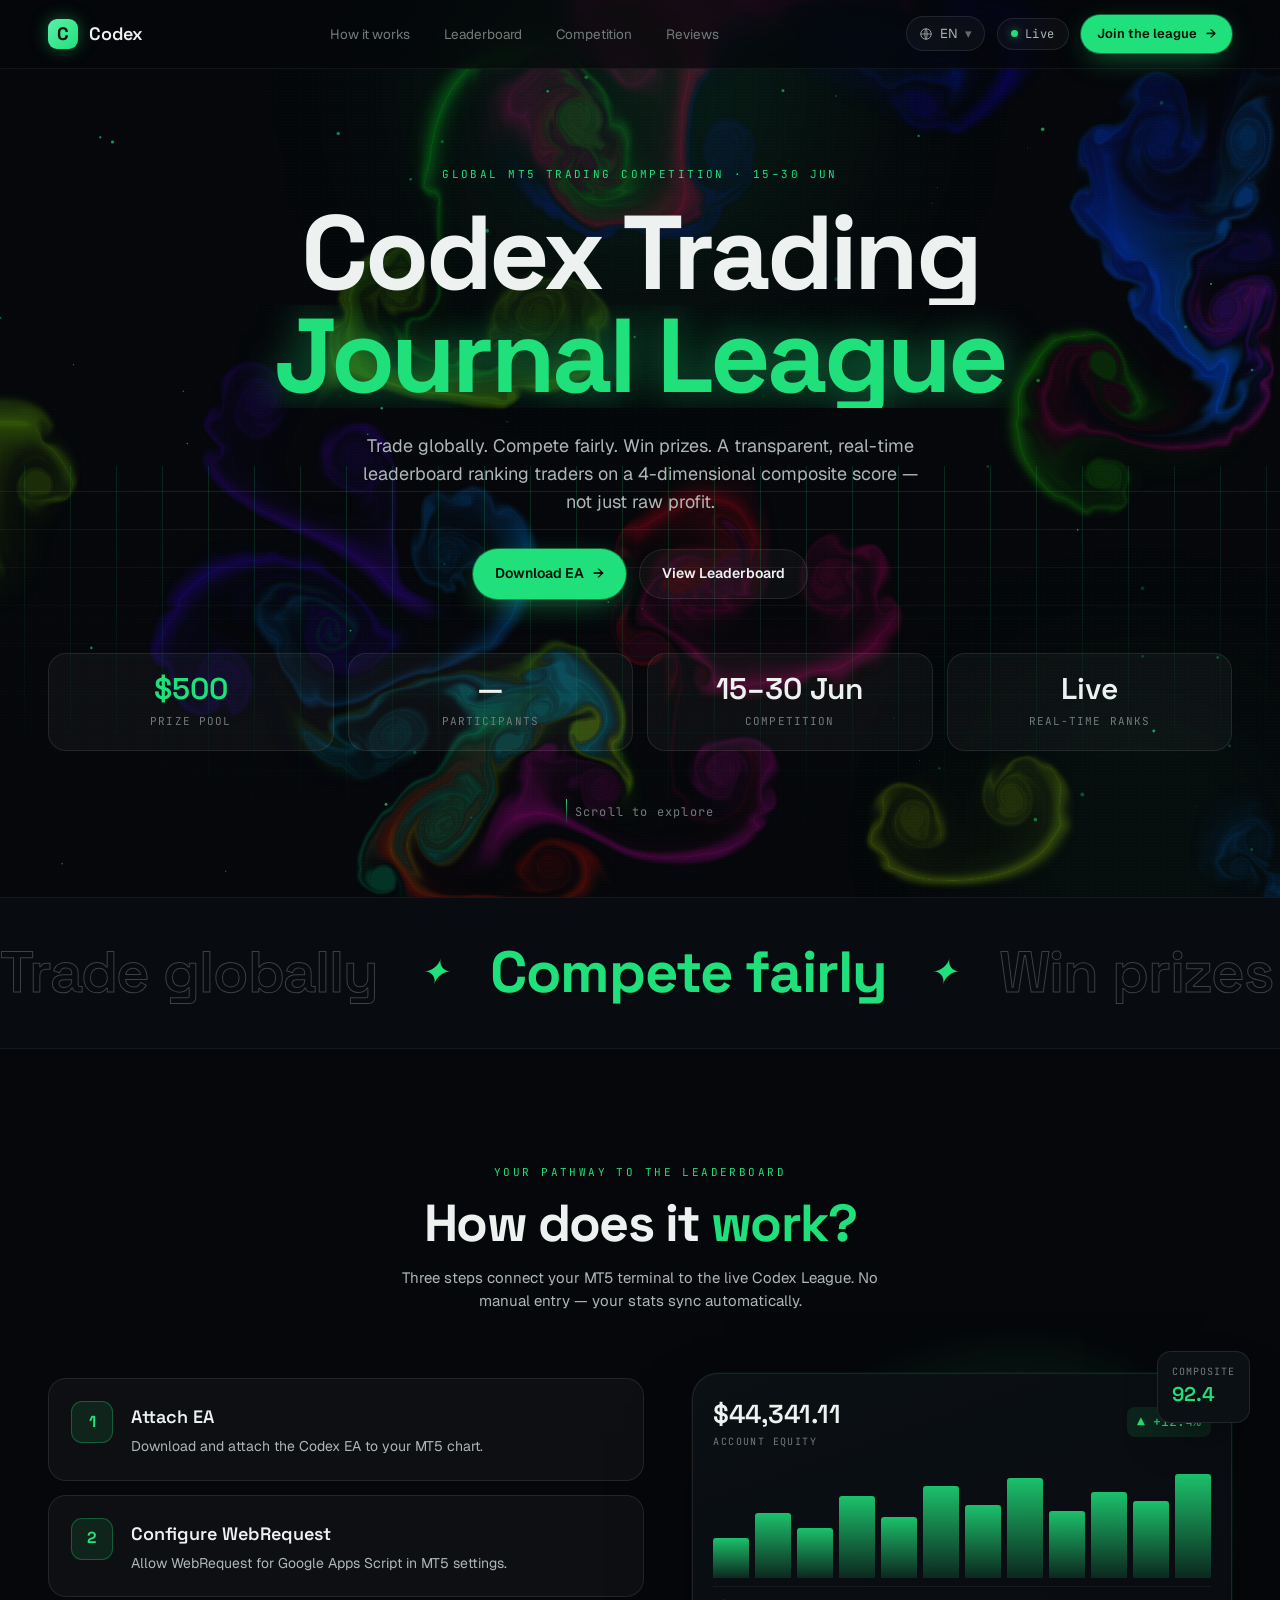
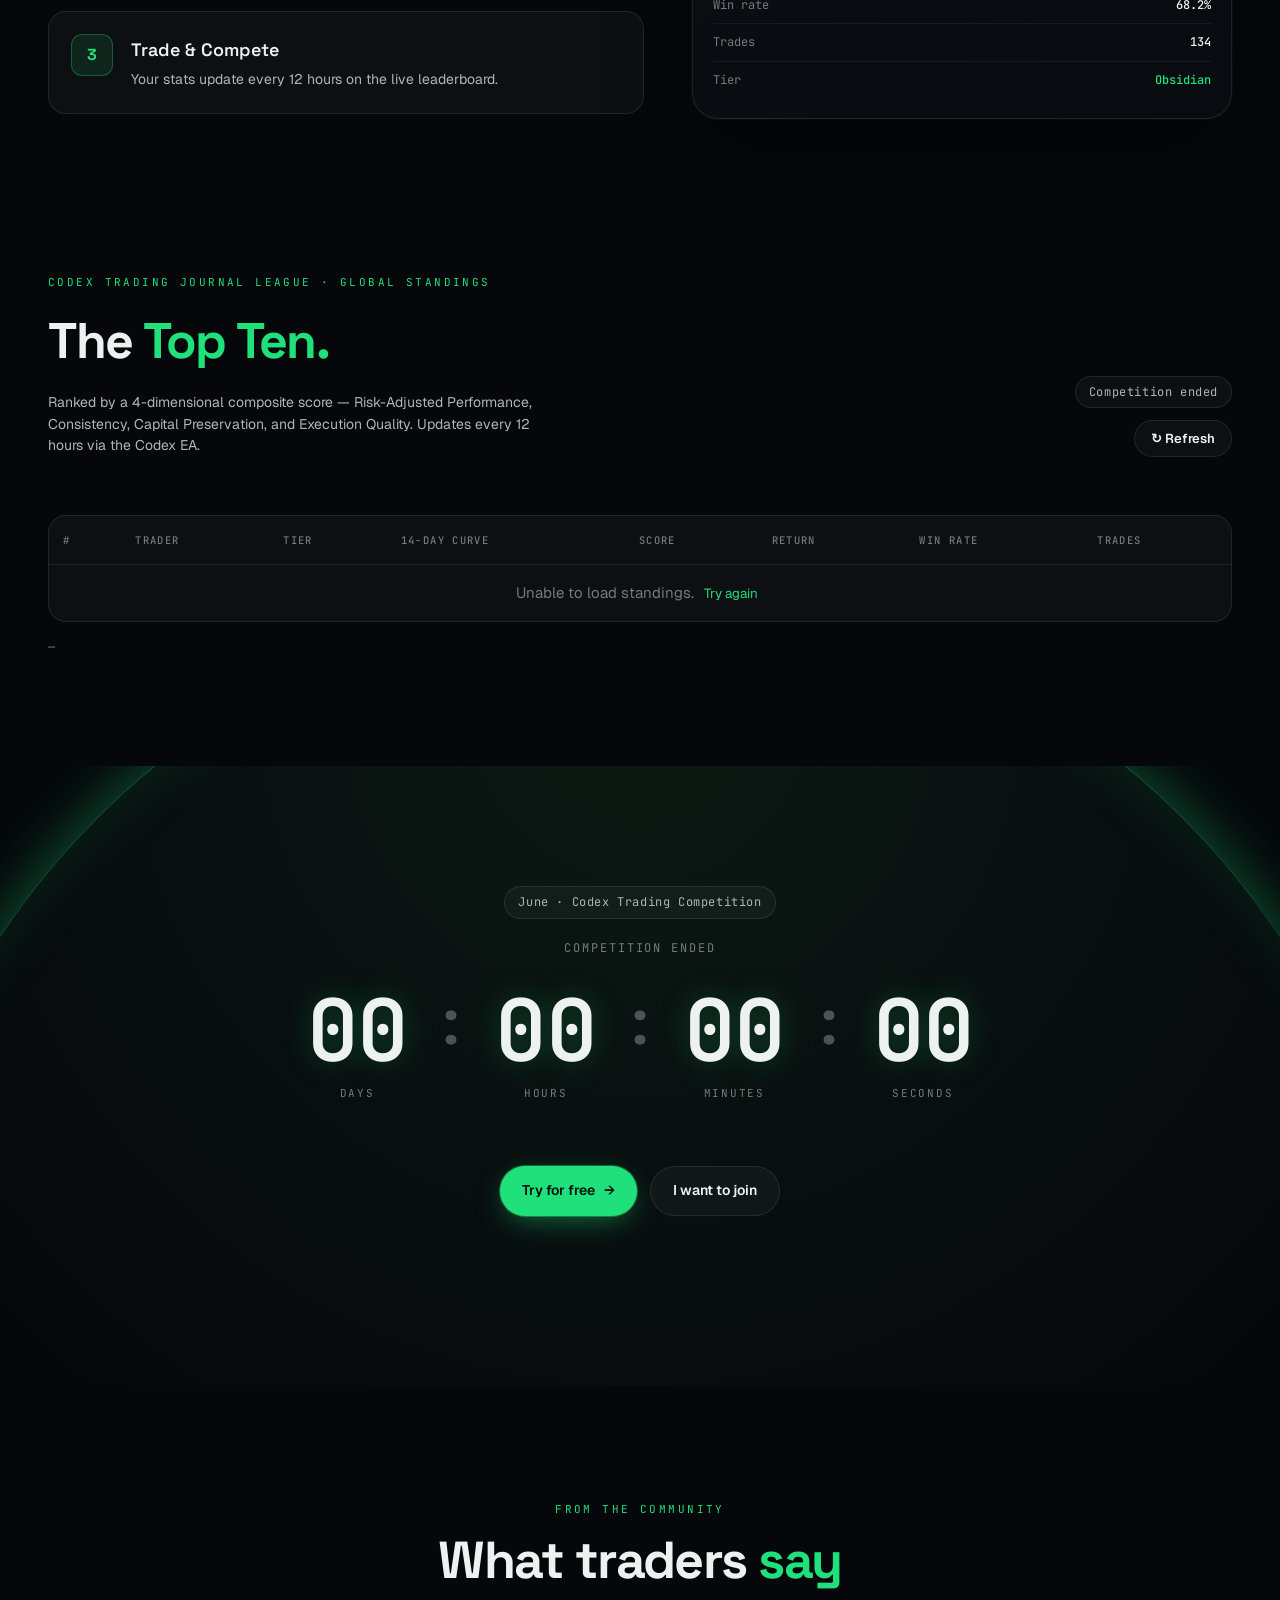
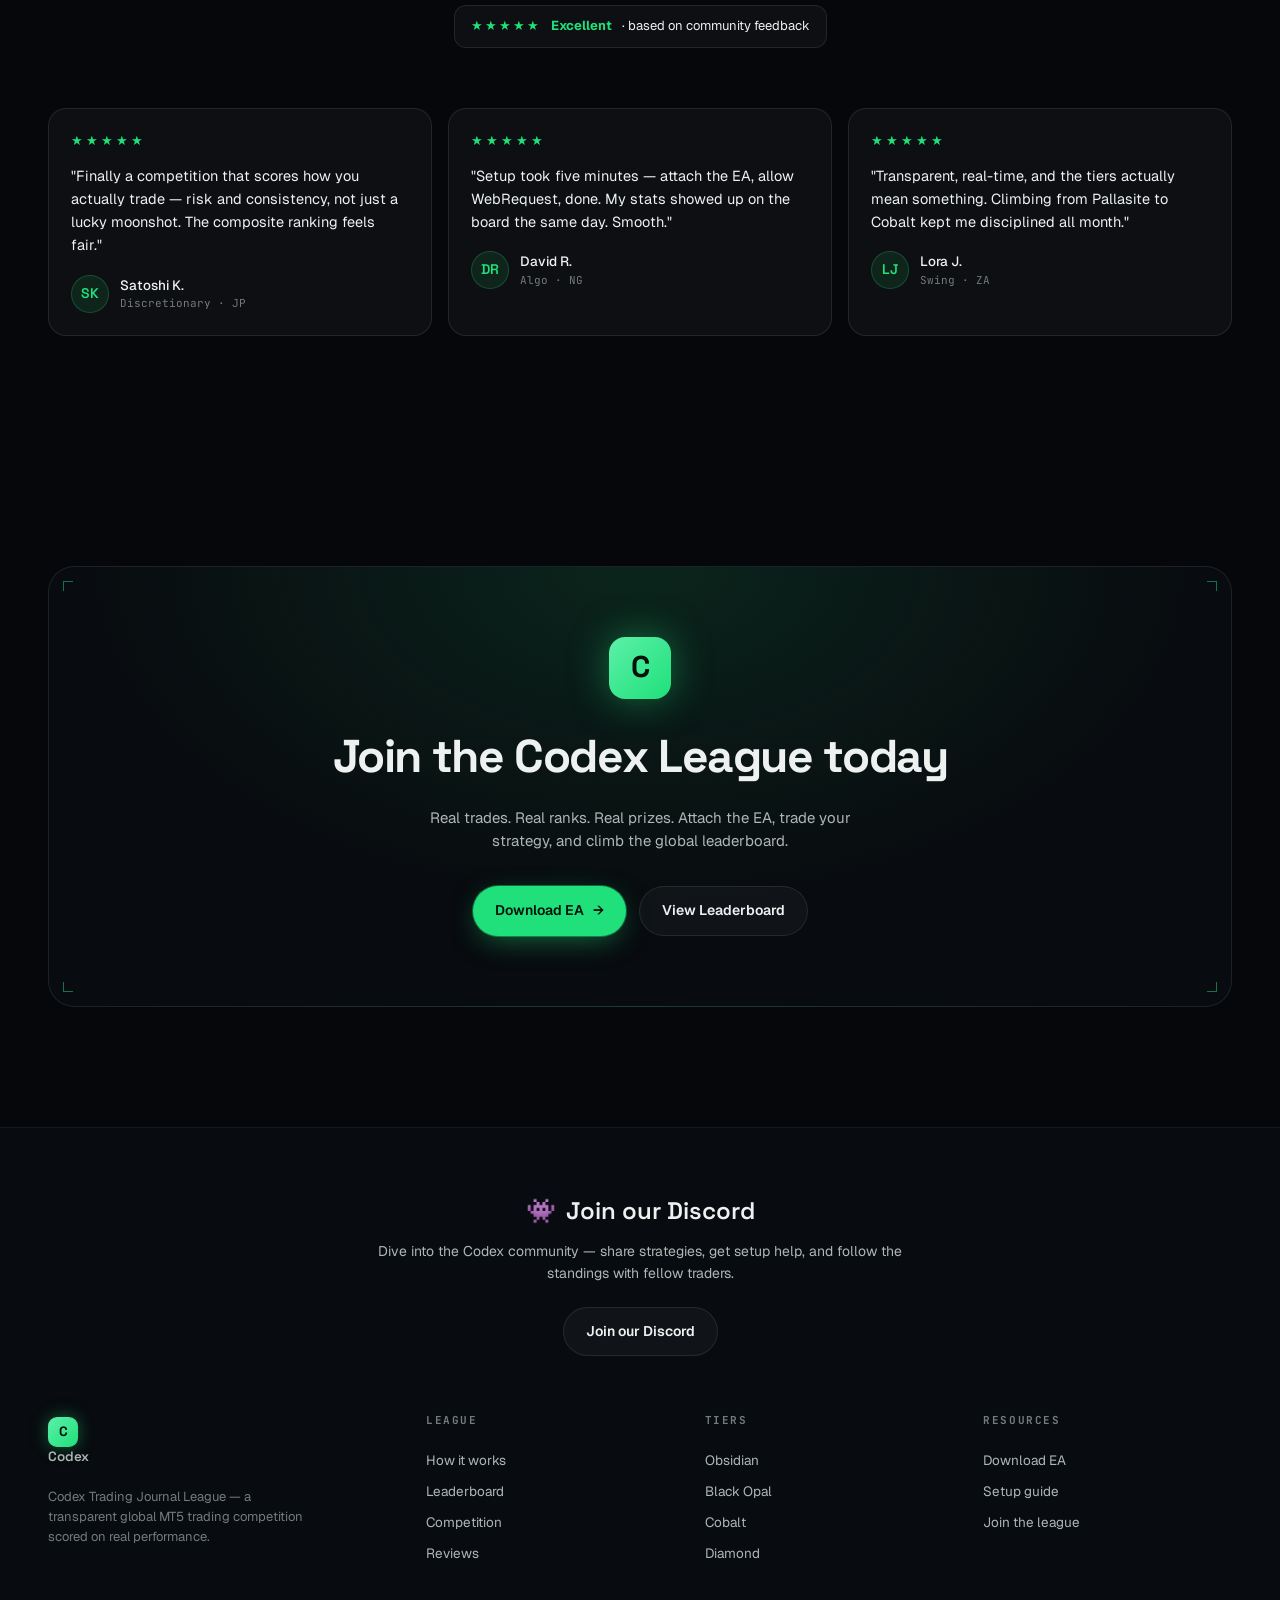
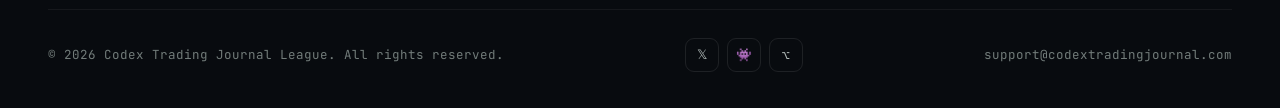
==== commit 60d00725: "Add SEO meta + JSON-LD structured data + og.png share image" ====
--- a/index.html
+++ b/index.html
@@ -5,6 +5,62 @@
 <meta name="viewport" content="width=device-width, initial-scale=1" />
 <title>Codex Trading Journal League — Trade globally. Compete fairly. Win prizes.</title>
 <meta name="description" content="Codex Trading Journal League — a global, fair MT5 trading competition. Real trades, real ranks, real prizes. $500 prize pool." />
+<link rel="canonical" href="https://codextradingjournal.com" />
+<meta name="theme-color" content="#1FE07A" />
+<meta name="robots" content="index,follow" />
+<meta property="og:type" content="website" />
+<meta property="og:site_name" content="Codex Trading Journal League" />
+<meta property="og:title" content="Codex Trading Journal League — Trade globally. Compete fairly. Win prizes." />
+<meta property="og:description" content="A transparent, global MetaTrader 5 (MT5) trading competition with a live real-time leaderboard that ranks traders on a 4-dimensional composite score." />
+<meta property="og:url" content="https://codextradingjournal.com" />
+<meta property="og:image" content="https://codextradingjournal.com/og.png" />
+<meta property="og:image:width" content="1200" />
+<meta property="og:image:height" content="630" />
+<meta property="og:image:alt" content="Codex Trading Journal League — Global MT5 Trading Competition" />
+<meta property="og:locale" content="en_US" />
+<meta name="twitter:card" content="summary_large_image" />
+<meta name="twitter:title" content="Codex Trading Journal League — Trade globally. Compete fairly. Win prizes." />
+<meta name="twitter:description" content="A transparent, global MetaTrader 5 (MT5) trading competition with a live real-time leaderboard that ranks traders on a 4-dimensional composite score." />
+<meta name="twitter:image" content="https://codextradingjournal.com/og.png" />
+<script type="application/ld+json">
+{
+  "@context": "https://schema.org",
+  "@type": "Organization",
+  "name": "Codex Trading Journal League",
+  "url": "https://codextradingjournal.com",
+  "slogan": "Trade globally. Compete fairly. Win prizes.",
+  "logo": "https://codextradingjournal.com/og.png"
+}
+</script>
+<script type="application/ld+json">
+{
+  "@context": "https://schema.org",
+  "@type": "Event",
+  "name": "June 2026 Codex Trading Journal League Competition",
+  "startDate": "2026-06-15T00:00:00+07:00",
+  "endDate": "2026-06-30T23:59:59+07:00",
+  "eventAttendanceMode": "https://schema.org/OnlineEventAttendanceMode",
+  "eventStatus": "https://schema.org/EventScheduled",
+  "location": {
+    "@type": "VirtualLocation",
+    "url": "https://codextradingjournal.com"
+  },
+  "description": "A transparent, global MetaTrader 5 (MT5) trading competition with a live real-time leaderboard that ranks traders on a 4-dimensional composite score.",
+  "organizer": {
+    "@type": "Organization",
+    "name": "Codex Trading Journal League",
+    "url": "https://codextradingjournal.com"
+  },
+  "offers": {
+    "@type": "Offer",
+    "price": "500",
+    "priceCurrency": "USD",
+    "url": "https://codextradingjournal.com",
+    "availability": "https://schema.org/InStock",
+    "validThrough": "2026-06-30T23:59:59+07:00"
+  }
+}
+</script>
 <link rel="preconnect" href="https://fonts.googleapis.com" />
 <link rel="preconnect" href="https://fonts.gstatic.com" crossorigin />
 <link href="https://fonts.googleapis.com/css2?family=Space+Grotesk:wght@400;500;600;700&family=Geist:wght@300;400;500;600&family=JetBrains+Mono:wght@400;500;600&display=swap" rel="stylesheet" />
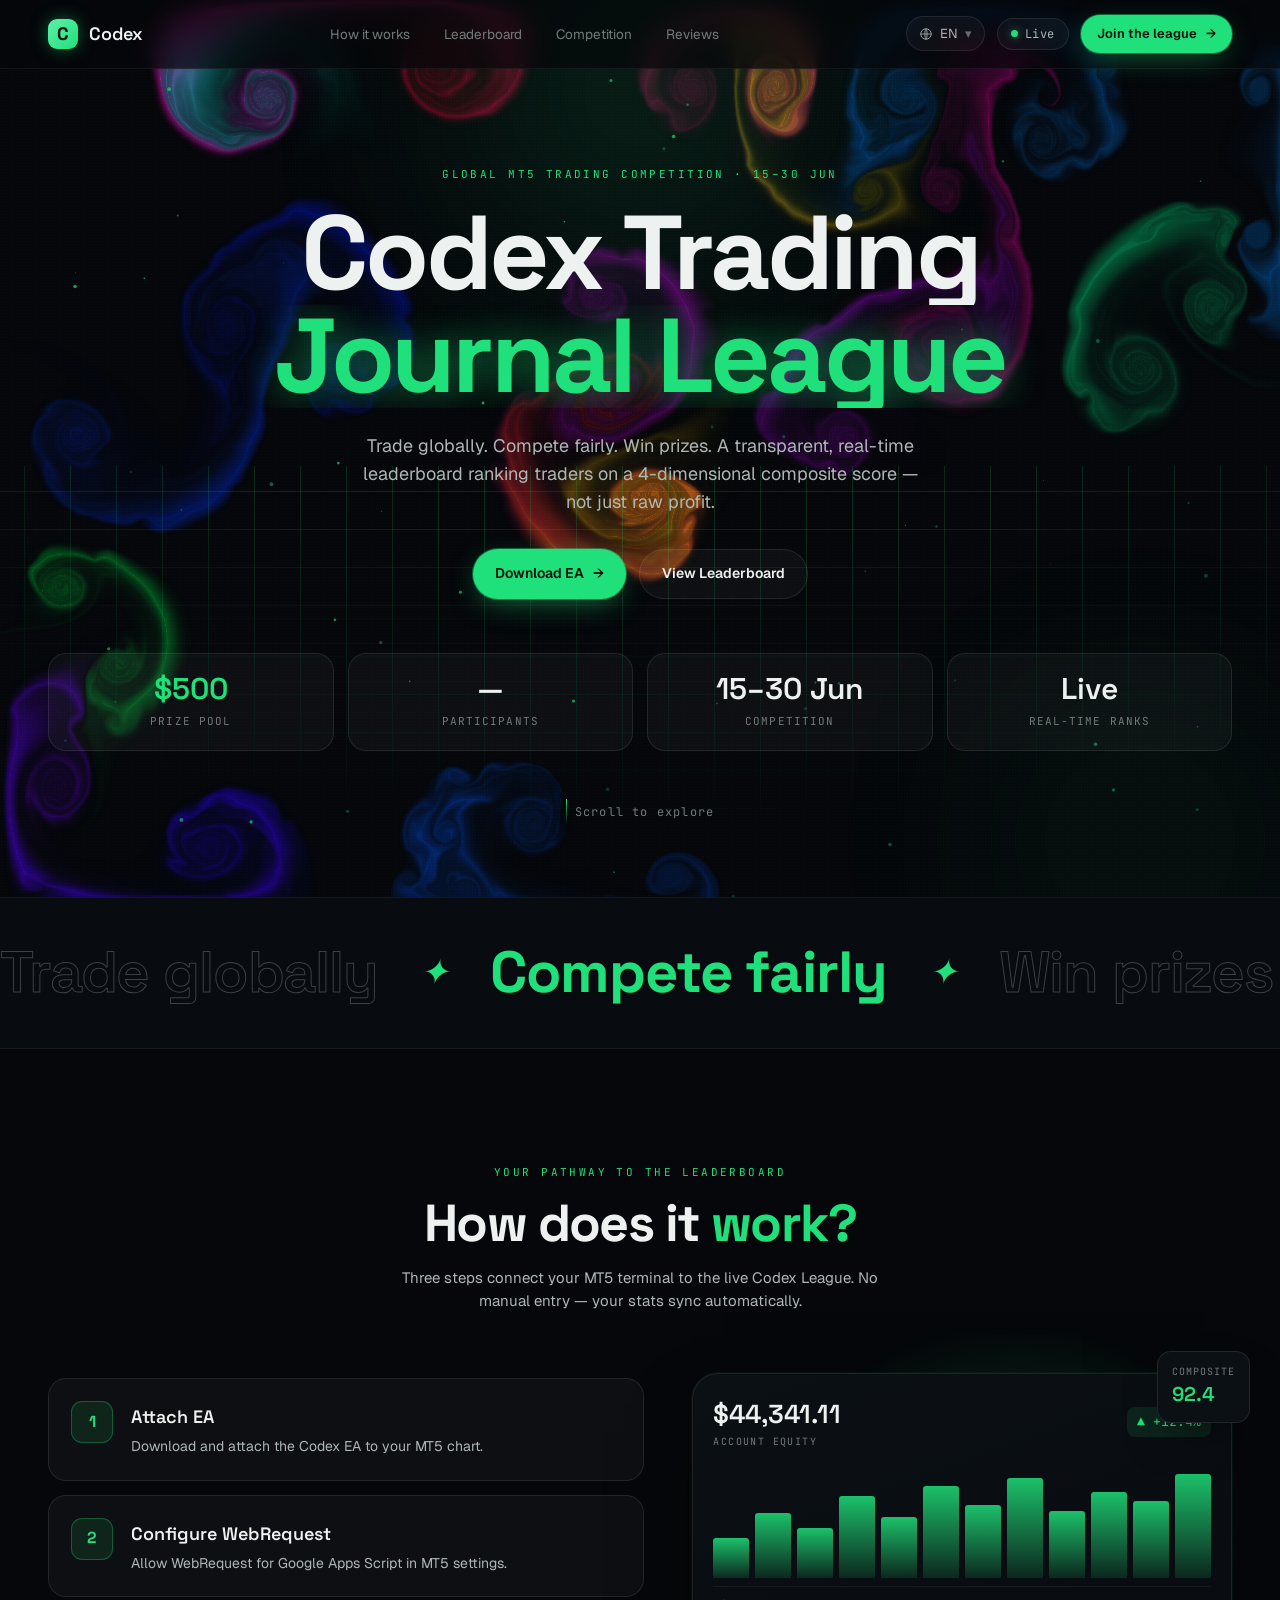
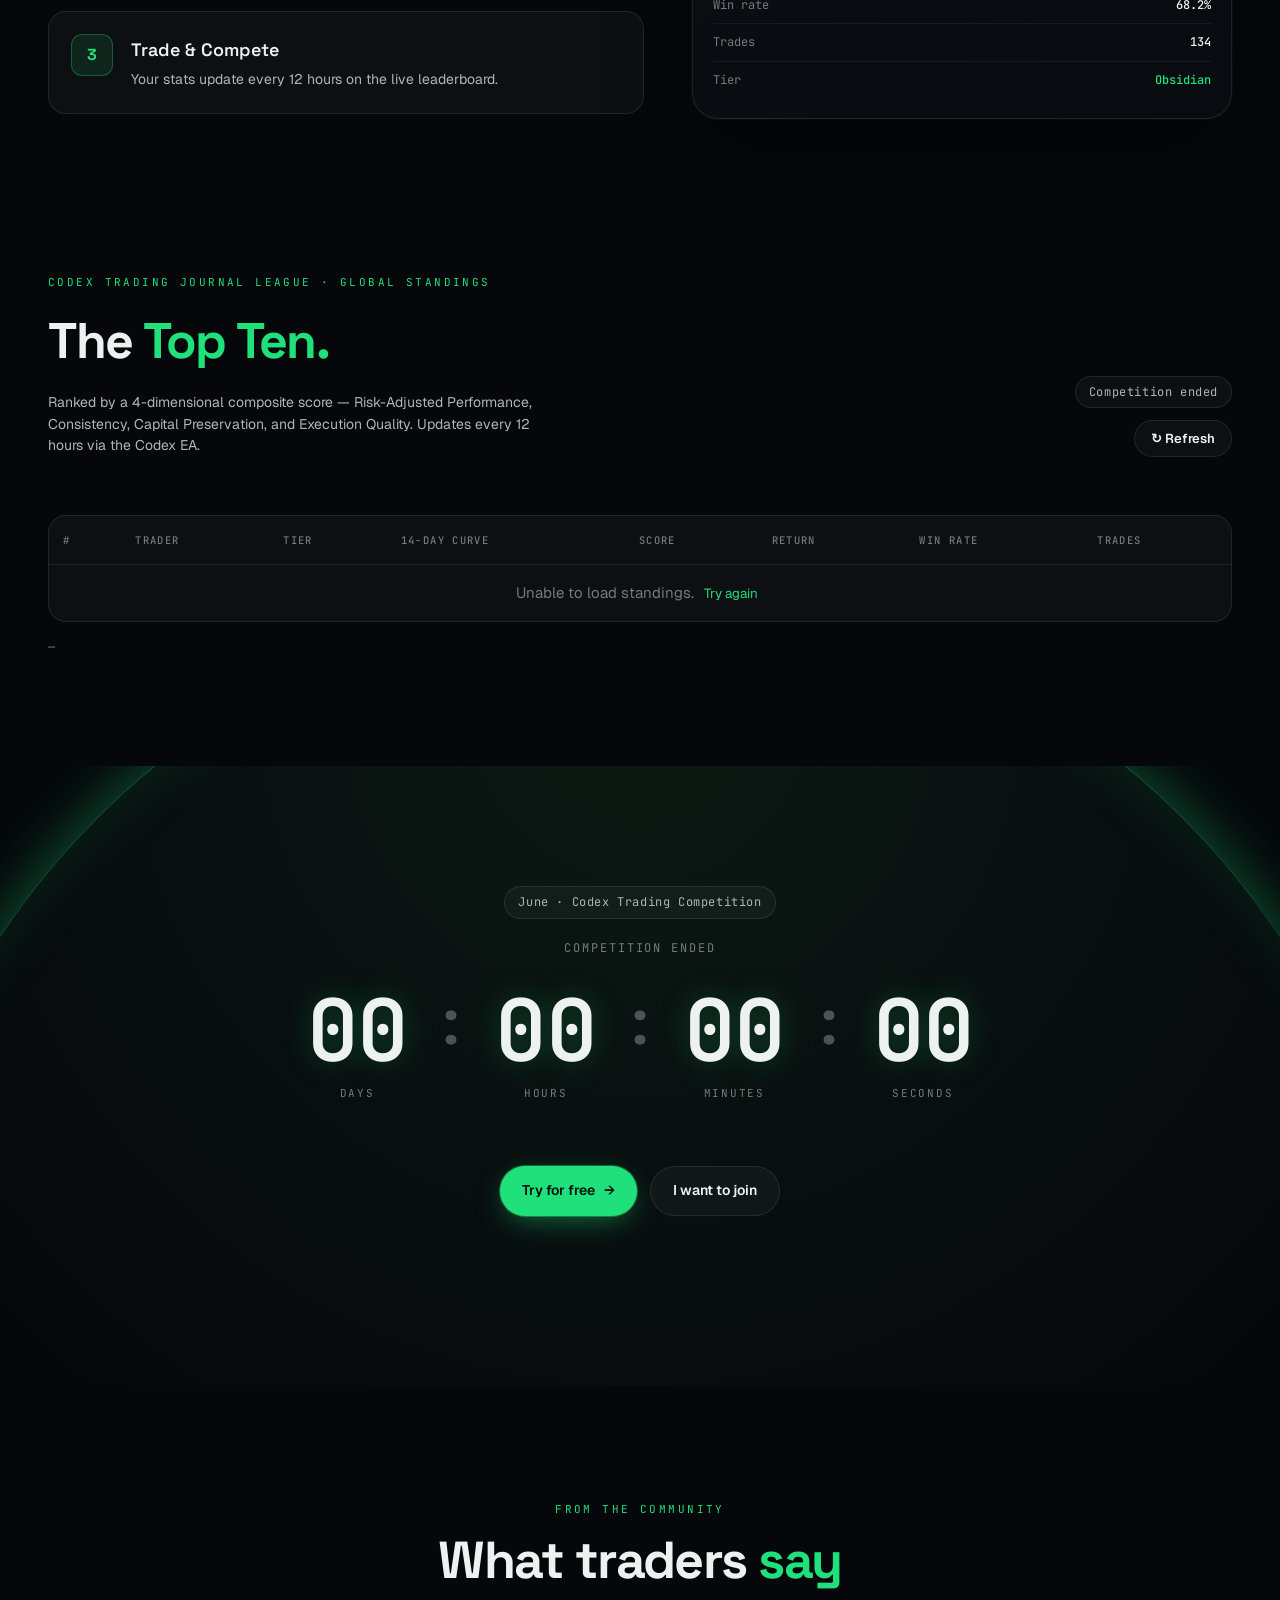
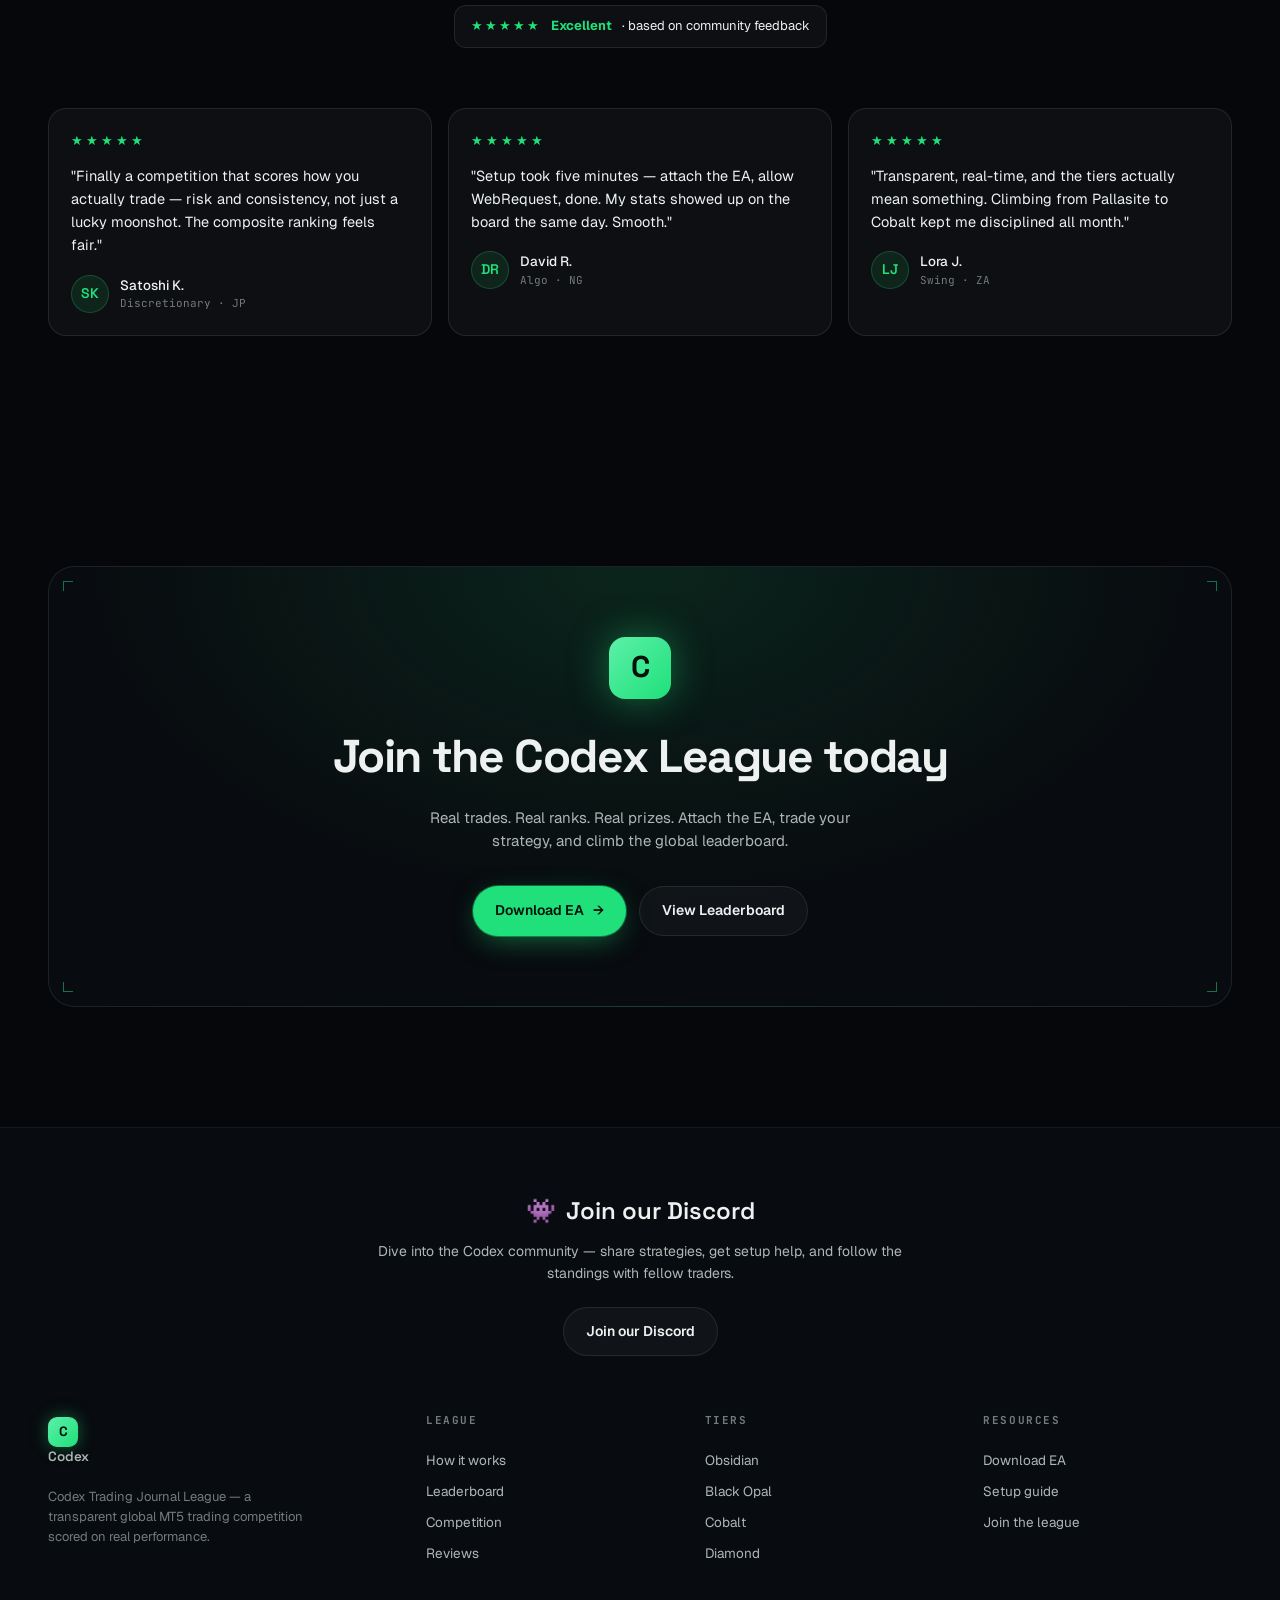
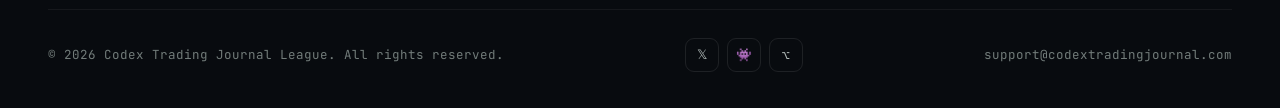
==== commit b9d067ae: "Rebuild trader profile view in EA-dashboard layout (dark-neon)" ====
--- a/index.html
+++ b/index.html
@@ -431,6 +431,55 @@
 .pcard{cursor:pointer;}
 .lb-table tbody tr.lb-clickable{position:relative;}
 .lb-table tbody tr.lb-clickable:hover{background:var(--glass-2);box-shadow:inset 2px 0 0 var(--neon);}
+
+/* ---------- EA-STYLED PROFILE (eap) ---------- */
+.eap-profile{display:flex;flex-direction:column;gap:20px;font-family:var(--font-sans);color:var(--ink);width:100%;max-width:1080px;margin:0 auto;}
+.eap-card{background:var(--bg-2);border:1px solid var(--line);border-radius:var(--r-lg);padding:24px;position:relative;overflow:hidden;}
+.eap-hero{display:grid;grid-template-columns:1fr auto;gap:32px;background:radial-gradient(circle at top right,var(--neon-tint),transparent),var(--bg-2);padding:40px;align-items:center;}
+.eap-hero-left{display:flex;flex-direction:column;}
+.eap-name{font-family:var(--font-display);font-size:clamp(28px,5vw,42px);font-weight:700;line-height:1.1;margin-bottom:12px;letter-spacing:-.02em;}
+.eap-meta{display:flex;align-items:center;gap:10px;flex-wrap:wrap;margin-bottom:16px;}
+.eap-pill{background:var(--glass-2);border:1px solid var(--line-2);padding:4px 12px;border-radius:100px;font-family:var(--font-mono);font-size:11px;color:var(--ink-2);white-space:nowrap;}
+.eap-tier-big{font-family:var(--font-display);font-size:44px;font-weight:700;color:var(--neon);text-transform:uppercase;letter-spacing:-1px;filter:drop-shadow(0 0 15px var(--neon-glow));margin:8px 0;}
+.eap-prog-wrap{max-width:320px;margin-top:20px;}
+.eap-prog-text{display:flex;justify-content:space-between;font-family:var(--font-mono);font-size:11px;color:var(--ink-3);margin-bottom:6px;}
+.eap-prog-track{height:6px;background:var(--line);border-radius:10px;overflow:hidden;}
+.eap-prog-fill{height:100%;background:var(--neon);box-shadow:0 0 10px var(--neon-glow);transition:width .6s ease;}
+.eap-hero-right{display:flex;align-items:center;gap:24px;}
+.eap-gauge-box{width:120px;height:120px;flex:0 0 auto;}
+.eap-comp-val-box{text-align:right;}
+.eap-comp-num{font-family:var(--font-display);font-size:30px;font-weight:600;color:var(--ink);}
+.eap-comp-lbl{font-family:var(--font-mono);font-size:11px;color:var(--ink-3);letter-spacing:1px;}
+.eap-stats{display:grid;grid-template-columns:repeat(4,1fr);gap:16px;}
+.eap-stat-card{display:flex;flex-direction:column;gap:6px;}
+.eap-stat-lbl{font-family:var(--font-mono);font-size:10px;color:var(--ink-3);text-transform:uppercase;letter-spacing:1px;}
+.eap-stat-val{font-family:var(--font-display);font-size:28px;font-weight:600;}
+.eap-stat-sub{font-family:var(--font-mono);font-size:11px;color:var(--ink-3);}
+.eap-equity-head{display:flex;justify-content:space-between;align-items:baseline;margin-bottom:20px;gap:12px;flex-wrap:wrap;}
+.eap-equity-title{font-family:var(--font-display);font-size:18px;font-weight:600;color:var(--ink-2);}
+.eap-equity-info{font-family:var(--font-mono);font-size:12px;color:var(--ink-3);}
+.eap-chart-box{height:220px;width:100%;}
+.eap-comp-block{display:grid;grid-template-columns:320px 1fr;gap:40px;align-items:center;}
+.eap-comp-left{display:flex;align-items:center;gap:24px;border-right:1px solid var(--line);padding-right:40px;}
+.eap-huge-box{display:flex;flex-direction:column;}
+.eap-huge-num{font-family:var(--font-display);font-size:52px;font-weight:700;line-height:1;}
+.eap-huge-tier{font-family:var(--font-sans);font-size:18px;color:var(--ink-2);margin-top:4px;}
+.eap-comp-right{display:grid;grid-template-columns:200px 1fr;gap:32px;align-items:center;}
+.eap-radar-box{width:200px;height:200px;flex:0 0 auto;}
+.eap-dims{display:flex;flex-direction:column;gap:14px;}
+.eap-dim{display:flex;flex-direction:column;gap:4px;}
+.eap-dim-head{display:flex;justify-content:space-between;font-size:13px;}
+.eap-dim-name{color:var(--ink-2);}
+.eap-dim-w{font-family:var(--font-mono);font-size:10px;color:var(--ink-3);margin-left:6px;}
+.eap-dim-bar-box{display:flex;align-items:center;gap:12px;}
+.eap-dim-track{flex:1;height:6px;background:var(--line);border-radius:3px;overflow:hidden;}
+.eap-dim-fill{height:100%;background:var(--neon);border-radius:3px;opacity:.85;}
+.eap-dim-score{font-family:var(--font-mono);font-size:12px;color:var(--neon);width:24px;text-align:right;}
+.eap-footer{font-family:var(--font-mono);font-size:11px;color:var(--ink-3);text-align:center;padding:20px 0;border-top:1px solid var(--line-2);}
+.eap-gauge-box svg,.eap-radar-box svg,.eap-chart-box svg{display:block;width:100%;height:100%;}
+@media (max-width:1000px){.eap-comp-block{grid-template-columns:1fr;}.eap-comp-left{border-right:none;padding-right:0;border-bottom:1px solid var(--line);padding-bottom:24px;}}
+@media (max-width:800px){.eap-stats{grid-template-columns:repeat(2,1fr);}.eap-hero{grid-template-columns:1fr;padding:32px;}.eap-comp-right{grid-template-columns:1fr;justify-items:center;}}
+@media (max-width:500px){.eap-stats{grid-template-columns:1fr;}}
 
 /* ---------- PROFILE VIEW ---------- */
 .pv{position:fixed;inset:0;z-index:100;background:var(--bg);overflow-y:auto;overscroll-behavior:contain;}
@@ -1051,70 +1100,98 @@
 }
 
 function buildProfile(t){
-  const tk=getTierKey(t.rank_code), up=(t.profit||0)>=0;
-  const dims=[
-    ["Risk-Adjusted Performance","D1 · weight 35%", t.d1||0],
-    ["Consistency & Discipline","D2 · weight 25%", t.d2||0],
-    ["Capital Preservation","D3 · weight 25%", t.d3||0],
-    ["Execution Quality","D4 · weight 15%", t.d4||0],
+  const tk = getTierKey(t.rank_code);
+  const comp = t.composite || 0;
+  const wins = Math.round(((t.winrate || 0) / 100) * (t.trades || 0));
+  const losses = (t.trades || 0) - wins;
+  const profColor = (t.profit || 0) >= 0 ? 'var(--neon)' : 'var(--loss)';
+  const tr = [{l:"Diamond",v:0},{l:"Pallasite",v:30},{l:"Red Beryl",v:45},{l:"Cobalt",v:60},{l:"Black Opal",v:75},{l:"Obsidian",v:90}];
+  let cIdx = 0;
+  tr.forEach((x, i) => { if(comp >= x.v) cIdx = i; });
+  const cT = tr[cIdx], nT = tr[cIdx+1];
+  let pP = 100, pS = "MAX";
+  if(nT){ pP = Math.max(0, Math.min(100, (comp - cT.v) / (nT.v - cT.v) * 100)); pS = `→ ${nT.l} ${pP.toFixed(0)}%`; }
+  const dims = [
+    {n:"Risk-Adjusted Performance",w:"35%",v:t.d1||0},
+    {n:"Consistency & Discipline",w:"25%",v:t.d2||0},
+    {n:"Capital Preservation",w:"25%",v:t.d3||0},
+    {n:"Execution Quality",w:"15%",v:t.d4||0}
   ];
-  const dimRows=dims.map(d=>`<div class="dim"><div class="dlab">${d[0]}<b>${d[1]}</b></div><div class="bar"><i style="width:${Math.max(0,Math.min(100,d[2]))}%"></i></div><div class="dval">${Math.round(d[2])}</div></div>`).join("");
-  const comp=(t.sparkline||[]).map(s=>typeof s==="object"?(s.composite??0):s);
-  const prof=(t.sparkline||[]).map(s=>typeof s==="object"?(s.profit??0):s);
-  const stat=(k,v,cls="")=>`<div class="s"><div class="k">${k}</div><div class="v ${cls}">${v}</div></div>`;
-  return `
-  <div class="pv-hero">
-    <div class="pv-id">
-      <span class="pv-av">${esc(initials(t.name))}</span>
-      <div>
-        <div class="pv-name">${esc(t.name)}</div>
-        <div class="pv-sub">
-          <span class="mono">${esc(t.account_masked)}</span>
+  return `<div class="eap-profile">
+    <div class="eap-card eap-hero">
+      <div class="eap-hero-left">
+        <div class="eap-name">${esc(t.name)}</div>
+        <div class="eap-meta">
+          <span class="eap-pill">${esc(t.account_masked)}</span>
+          <span class="eap-pill">Rank #${t.rank || "—"} of ${LB.length}</span>
           <span class="tier ${TIERS[tk].cls}"><span class="td"></span>${esc(TIERS[tk].label)}</span>
-          <span class="pv-rankpill">Rank #${t.rank||"—"} of ${LB.length}</span>
-          ${t.rank_title?`<span>${esc(t.rank_title)}</span>`:""}
         </div>
+        <div class="eap-tier-big">${esc(TIERS[tk].label)}</div>
+        <div class="eap-prog-wrap">
+          <div class="eap-prog-text"><span>${pS}</span></div>
+          <div class="eap-prog-track"><div class="eap-prog-fill" style="width:${pP}%"></div></div>
+        </div>
+      </div>
+      <div class="eap-hero-right">
+        <div class="eap-gauge-box">${gaugeRing(comp)}</div>
+        <div class="eap-comp-val-box">
+          <div class="eap-comp-num">${comp.toFixed(1)} /100</div>
+          <div class="eap-comp-lbl">COMPOSITE</div>
+        </div>
       </div>
     </div>
-    <div class="gauge">
-      ${gaugeRing(t.composite)}
-      <div><div class="lab">Composite</div><div class="val">${(t.composite||0).toFixed(1)}<span style="font-size:14px;color:var(--ink-3);font-weight:400">/100</span></div></div>
+    <div class="eap-stats">
+      <div class="eap-card eap-stat-card">
+        <div class="eap-stat-lbl">Net Return</div>
+        <div class="eap-stat-val" style="color:${profColor}">${(t.profit||0) >= 0 ? '+' : ''}${(t.profit || 0).toFixed(2)}%</div>
+      </div>
+      <div class="eap-card eap-stat-card">
+        <div class="eap-stat-lbl">Win Rate</div>
+        <div class="eap-stat-val">${(t.winrate || 0).toFixed(1)}%</div>
+        <div class="eap-stat-sub">${wins}W / ${losses}L</div>
+      </div>
+      <div class="eap-card eap-stat-card">
+        <div class="eap-stat-lbl">Profit Factor</div>
+        <div class="eap-stat-val">${(t.pf || 0).toFixed(2)}×</div>
+      </div>
+      <div class="eap-card eap-stat-card">
+        <div class="eap-stat-lbl">Max Drawdown</div>
+        <div class="eap-stat-val">${(t.maxdd || 0).toFixed(2)}</div>
+      </div>
     </div>
-  </div>
-
-  <div class="statg">
-    ${stat("Return",(up?"+":"−")+Math.abs(t.profit||0).toFixed(2)+"%",up?"up":"dn")}
-    ${stat("Win rate",(t.winrate||0).toFixed(1)+"%")}
-    ${stat("Profit Factor",(t.pf||0).toFixed(2)+"×")}
-    ${stat("Max Drawdown",(t.maxdd||0).toFixed(2))}
-    ${stat("Trades",t.trades||0)}
-    ${stat("Balance","$"+(t.balance||0).toFixed(2))}
-    ${stat("Equity","$"+(t.equity||0).toFixed(2))}
-    ${stat("Tier",TIERS[tk].label)}
-  </div>
-
-  <div class="pv-grid2">
-    <div class="pv-card">
-      <h3>Composite Breakdown</h3>
-      <p class="hint">Weighted across 4 dimensions · each scored /100</p>
-      <div style="display:flex;gap:22px;align-items:center;flex-wrap:wrap">
-        <div style="flex:0 0 auto;margin:0 auto">${radar([t.d1||0,t.d2||0,t.d3||0,t.d4||0])}</div>
-        <div style="flex:1;min-width:240px">${dimRows}</div>
-      </div>
+    <div class="eap-card eap-equity">
+      <div class="eap-equity-head">
+        <div class="eap-equity-title">Equity Curve</div>
+        <div class="eap-equity-info">Balance $${(t.balance || 0).toFixed(2)} · Equity $${(t.equity || 0).toFixed(2)}</div>
+      </div>
+      <div class="eap-chart-box">${areaChart((t.sparkline || []).map(s => (typeof s === "object" ? (s.profit ?? 0) : s)))}</div>
     </div>
-    <div class="pv-card">
-      <h3>Composite over time</h3>
-      <p class="hint">Score trend during the competition</p>
-      ${areaChart(comp)}
-      <h3 style="margin-top:22px">Return over time</h3>
-      <p class="hint">Cumulative return %</p>
-      ${areaChart(prof)}
+    <div class="eap-card eap-comp-block">
+      <div class="eap-comp-left">
+        <div class="eap-huge-box">
+          <div class="eap-huge-num">${comp.toFixed(1)}/100</div>
+          <div class="eap-huge-tier">${esc(TIERS[tk].label)}</div>
+        </div>
+        <div class="eap-gauge-box" style="width:100px;height:100px">${gaugeRing(comp)}</div>
+      </div>
+      <div class="eap-comp-right">
+        <div class="eap-radar-box">${radar([t.d1||0, t.d2||0, t.d3||0, t.d4||0])}</div>
+        <div class="eap-dims">
+          ${dims.map(d => `
+            <div class="eap-dim">
+              <div class="eap-dim-head"><span class="eap-dim-name">${d.n}<small class="eap-dim-w">${d.w}</small></span></div>
+              <div class="eap-dim-bar-box">
+                <div class="eap-dim-track"><div class="eap-dim-fill" style="width:${Math.max(0,Math.min(100,d.v))}%"></div></div>
+                <div class="eap-dim-score">${Math.round(d.v)}</div>
+              </div>
+            </div>`).join('')}
+        </div>
+      </div>
     </div>
-  </div>
-
-  <p style="text-align:center;color:var(--ink-3);font-family:var(--font-mono);font-size:12px;margin-top:10px">
-    Updates every 12h via Codex EA${t.last_update?` · Last update ${new Date(t.last_update).toLocaleString()}`:""}
-  </p>`;
+    <div class="eap-footer">
+      Updates every 12h via Codex EA${t.last_update ? ' · Last update ' + new Date(t.last_update).toLocaleString() : ''}
+    </div>
+  </div>`;
 }
 
 function openProfile(acc){
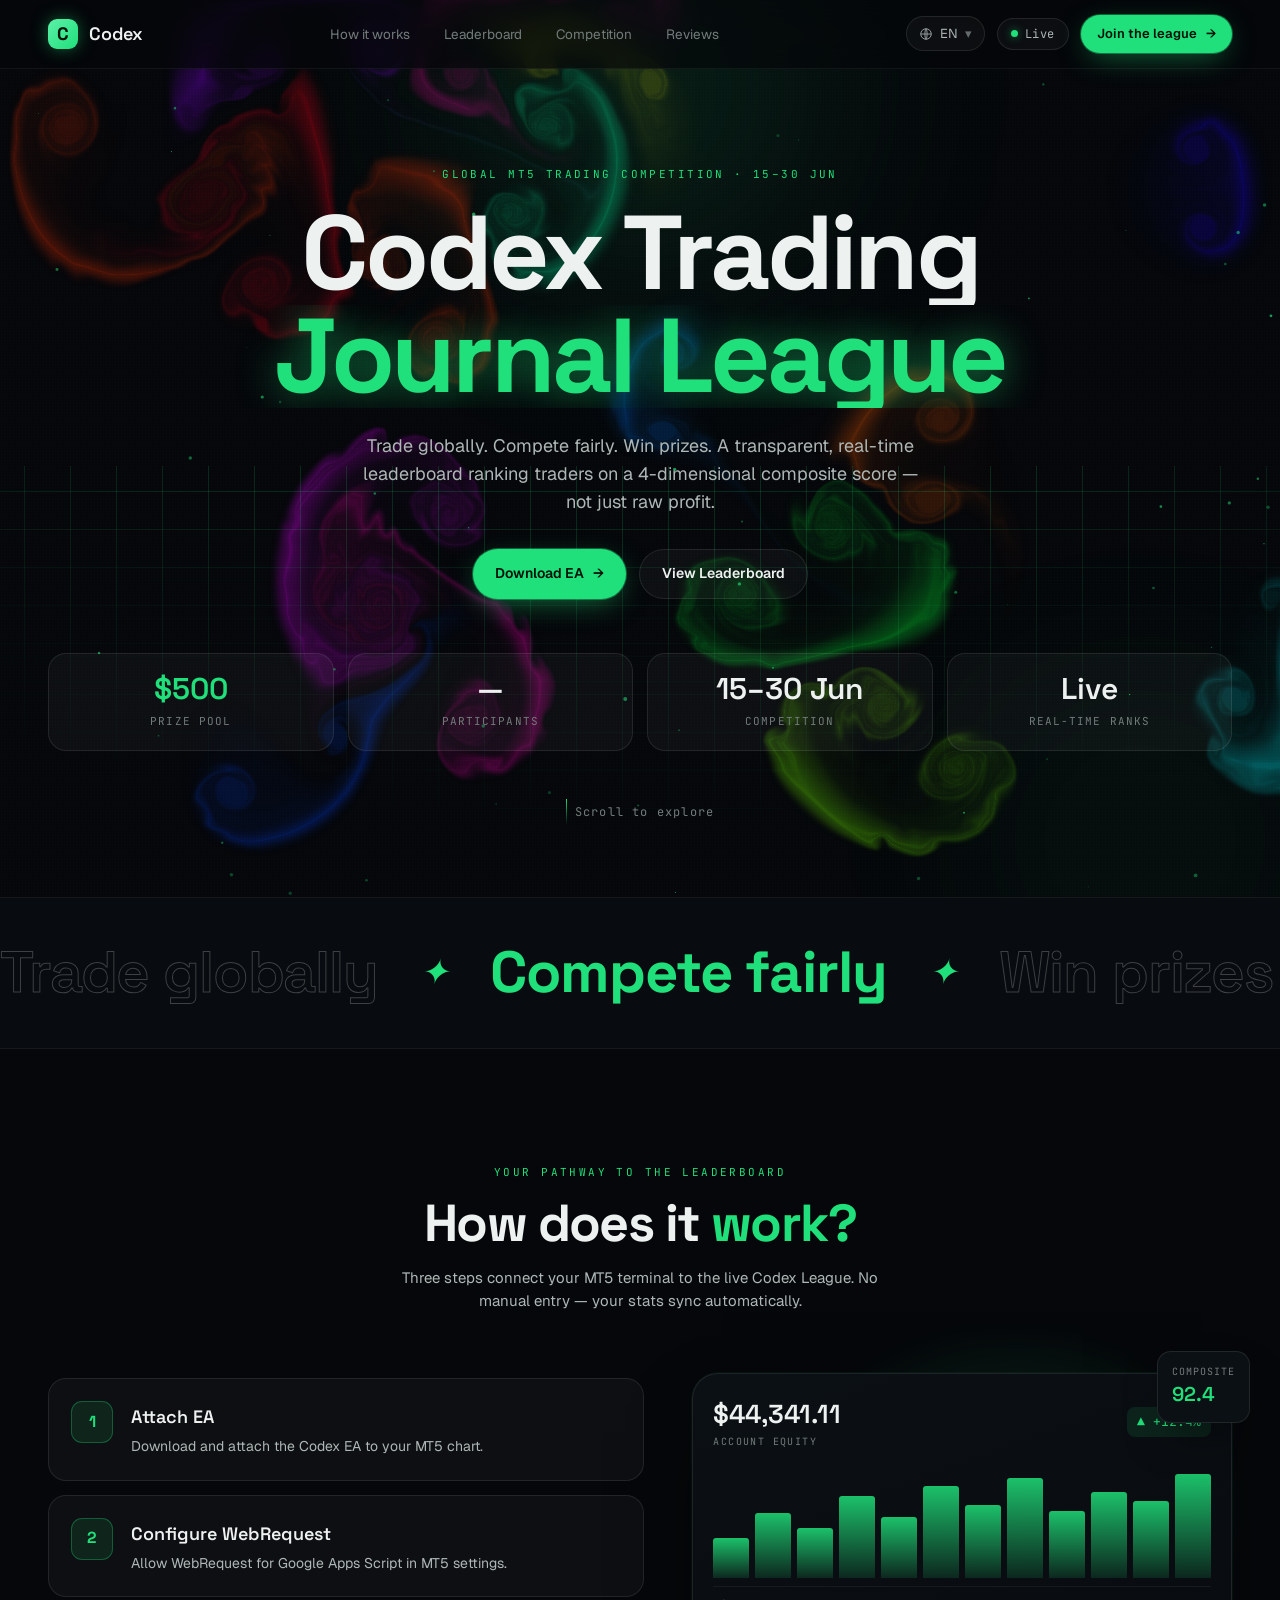
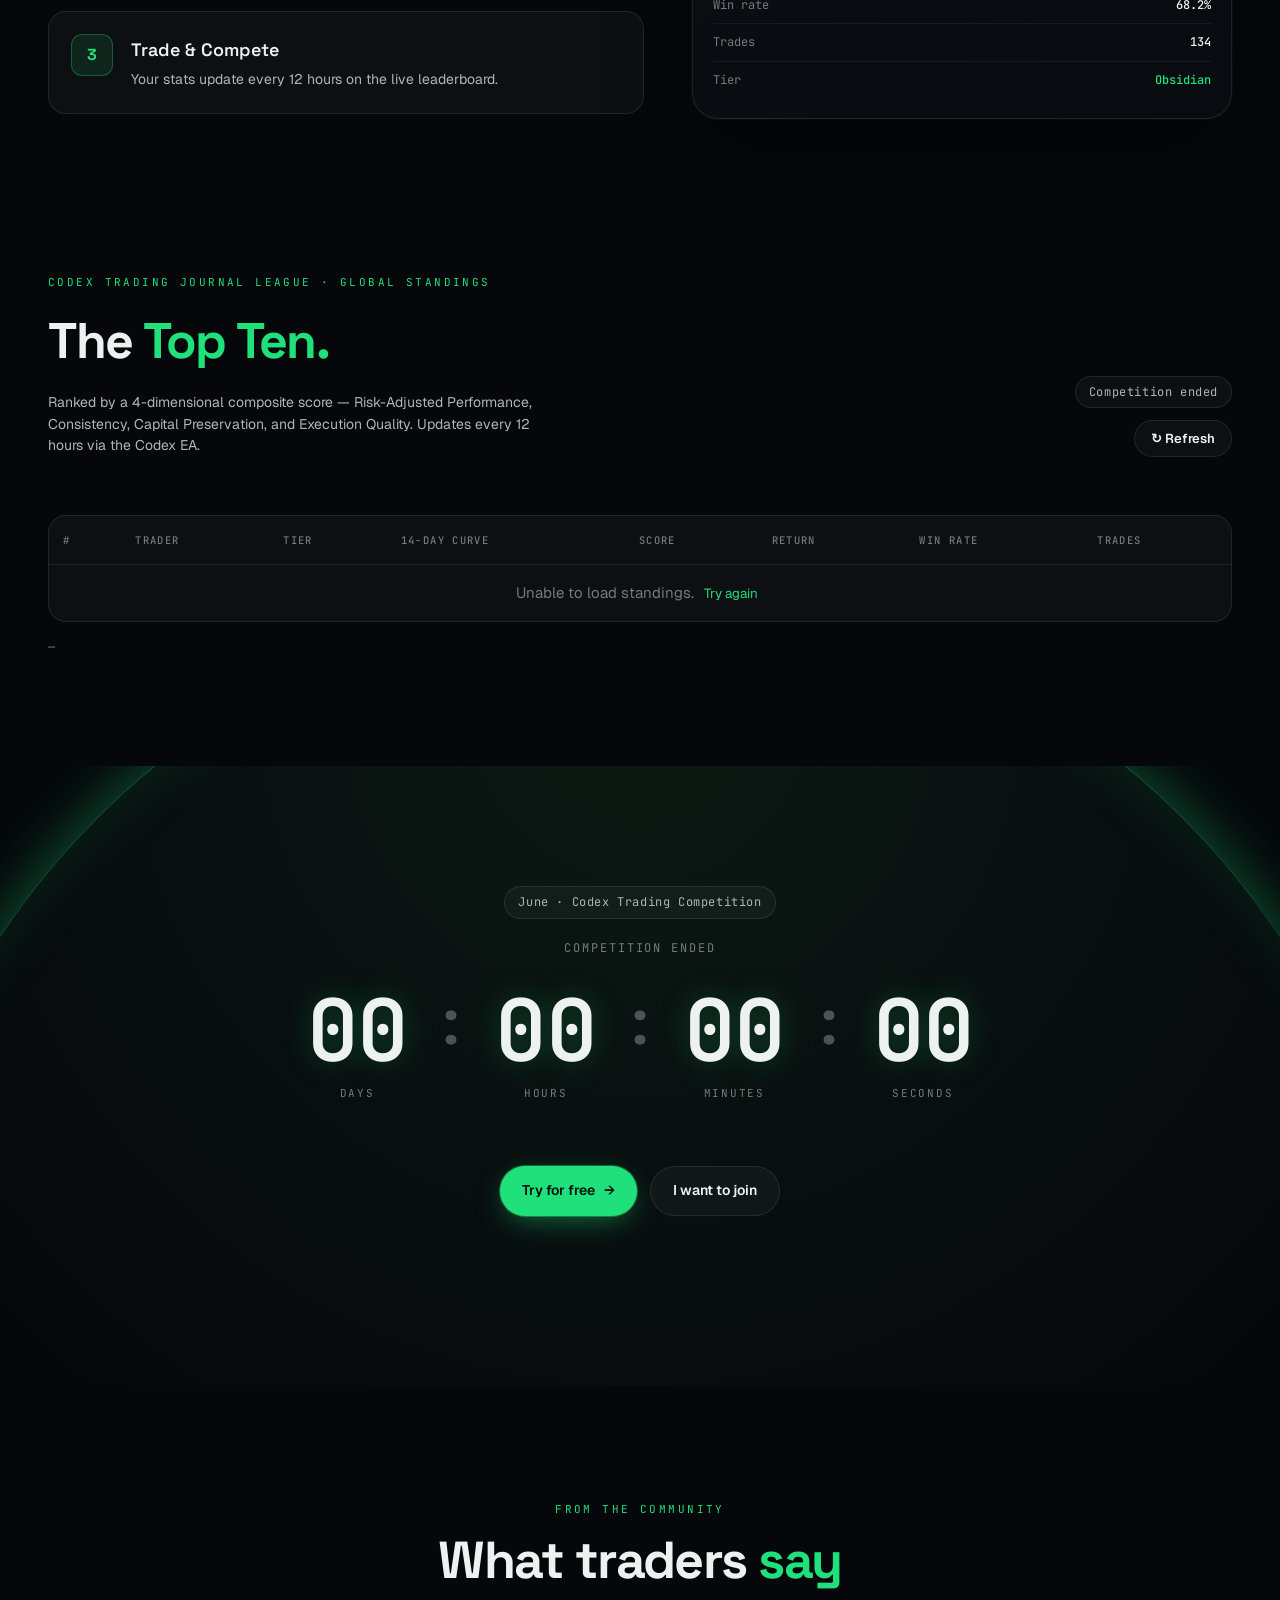
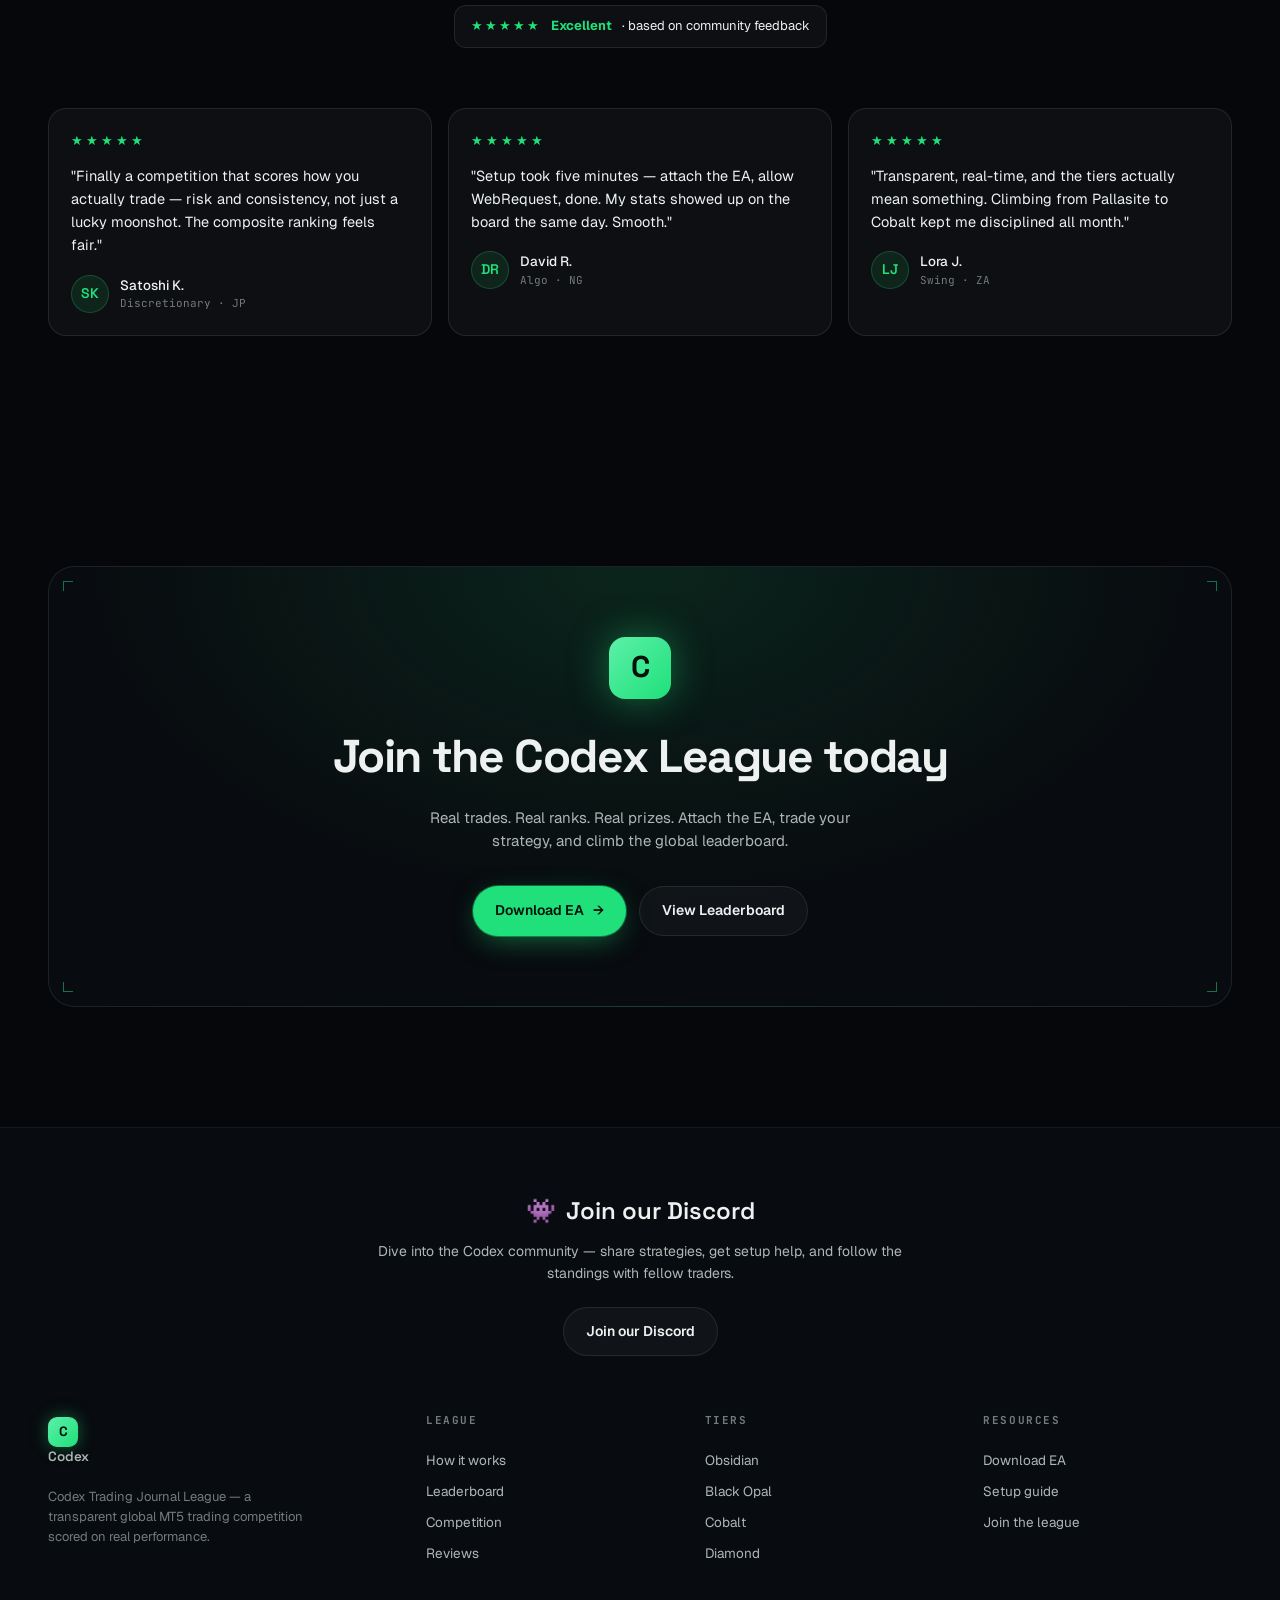
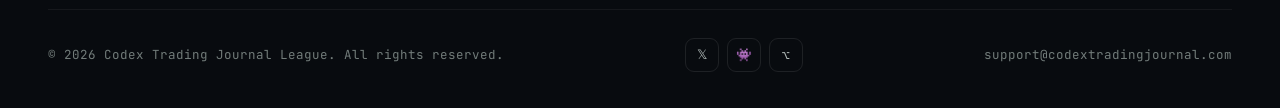
==== commit f9c699f5: "Equity curve with $ Y-axis and date X-axis (profile view)" ====
--- a/index.html
+++ b/index.html
@@ -458,7 +458,16 @@
 .eap-equity-head{display:flex;justify-content:space-between;align-items:baseline;margin-bottom:20px;gap:12px;flex-wrap:wrap;}
 .eap-equity-title{font-family:var(--font-display);font-size:18px;font-weight:600;color:var(--ink-2);}
 .eap-equity-info{font-family:var(--font-mono);font-size:12px;color:var(--ink-3);}
-.eap-chart-box{height:220px;width:100%;}
+.eap-chart-box{height:260px;width:100%;}
+.eqc{width:100%;height:100%;display:block;font-family:var(--font-mono);}
+.eqc-grid{stroke:var(--line-2);stroke-width:1;}
+.eqc-ylab,.eqc-xlab{fill:var(--ink-3);font-size:11px;}
+.eqc-area{opacity:.13;}
+.eqc.up .eqc-area{fill:var(--neon);} .eqc.dn .eqc-area{fill:var(--loss);}
+.eqc-line{fill:none;stroke-width:2;stroke-linejoin:round;stroke-linecap:round;}
+.eqc.up .eqc-line{stroke:var(--neon);} .eqc.dn .eqc-line{stroke:var(--loss);}
+.eqc.up .eqc-dot{fill:var(--neon);} .eqc.dn .eqc-dot{fill:var(--loss);}
+.eqc-dot{filter:drop-shadow(0 0 5px var(--neon-glow));}
 .eap-comp-block{display:grid;grid-template-columns:320px 1fr;gap:40px;align-items:center;}
 .eap-comp-left{display:flex;align-items:center;gap:24px;border-right:1px solid var(--line);padding-right:40px;}
 .eap-huge-box{display:flex;flex-direction:column;}
@@ -1099,6 +1108,42 @@
   return `<svg class="bigchart ${up?"up":"dn"}" viewBox="0 0 ${W} ${H}" preserveAspectRatio="none">${g}<path class="area" d="${area}"/><path class="ln" d="${line}" vector-effect="non-scaling-stroke"/></svg>`;
 }
 
+// Equity curve with $ Y-axis + date X-axis, reconstructed from sparkline (% return) + current balance.
+function equityChart(t){
+  const W=1000,H=260, pl=58,pr=20,ptp=16,pb=30;
+  const plotW=W-pl-pr, plotH=H-ptp-pb;
+  const spark=(t.sparkline||[]).filter(s=>s&&typeof s==="object");
+  const curP=t.profit||0, bal=t.balance||0;
+  let denom=1+curP/100; if(Math.abs(denom)<0.05) denom=1;
+  const startBal=bal/denom;
+  let pts=spark.map(s=>({x:Date.parse(s.ts)||0, v:startBal*(1+(s.profit||0)/100)})).filter(p=>!isNaN(p.v));
+  if(pts.length<2){ const v=bal||startBal||0; pts=[{x:0,v},{x:1,v}]; }
+  const xs=pts.map(p=>p.x), vs=pts.map(p=>p.v);
+  let xmin=Math.min(...xs), xmax=Math.max(...xs); if(xmax===xmin) xmax=xmin+1;
+  let vmin=Math.min(...vs), vmax=Math.max(...vs);
+  const padv=(vmax-vmin)*0.12 || Math.abs(vmax)*0.05 || 1; vmin-=padv; vmax+=padv;
+  const X=x=>pl+(x-xmin)/(xmax-xmin)*plotW;
+  const Y=v=>ptp+(1-(v-vmin)/(vmax-vmin))*plotH;
+  const span=vmax-vmin, dec=span<5?2:(span<50?1:0);
+  const fm=v=>{const a=Math.abs(v); return a>=10000 ? "$"+(v/1000).toFixed(0)+"k" : (a>=1000 ? "$"+(v/1000).toFixed(1)+"k" : "$"+v.toFixed(dec));};
+  const fmtD=x=>{const d=new Date(x); return isNaN(d.getTime())?"":d.toLocaleDateString("en",{month:"short",day:"numeric"});};
+  let grid="",ylab="";
+  for(let i=0;i<=4;i++){ const v=vmin+(vmax-vmin)*i/4, y=Y(v);
+    grid+=`<line class="eqc-grid" x1="${pl}" y1="${y.toFixed(1)}" x2="${W-pr}" y2="${y.toFixed(1)}"/>`;
+    ylab+=`<text class="eqc-ylab" x="${pl-8}" y="${(y+3.5).toFixed(1)}" text-anchor="end">${fm(v)}</text>`; }
+  let xlab=""; const M=Math.min(5,pts.length);
+  for(let i=0;i<M;i++){ const idx=Math.round(i/(Math.max(1,M-1))*(pts.length-1)), p=pts[idx], x=X(p.x);
+    const anc=i===0?"start":(i===M-1?"end":"middle");
+    xlab+=`<text class="eqc-xlab" x="${x.toFixed(1)}" y="${H-10}" text-anchor="${anc}">${fmtD(p.x)}</text>`; }
+  const d=pts.map((p,i)=>`${i?"L":"M"}${X(p.x).toFixed(1)},${Y(p.v).toFixed(1)}`).join(" ");
+  const area=`${d} L${X(pts[pts.length-1].x).toFixed(1)},${(H-pb).toFixed(1)} L${X(pts[0].x).toFixed(1)},${(H-pb).toFixed(1)} Z`;
+  const up=pts[pts.length-1].v>=pts[0].v, last=pts[pts.length-1];
+  return `<svg class="eqc ${up?"up":"dn"}" viewBox="0 0 ${W} ${H}" preserveAspectRatio="xMidYMid meet">`+
+    grid+ylab+xlab+
+    `<path class="eqc-area" d="${area}"/><path class="eqc-line" d="${d}"/>`+
+    `<circle class="eqc-dot" cx="${X(last.x).toFixed(1)}" cy="${Y(last.v).toFixed(1)}" r="3.5"/></svg>`;
+}
+
 function buildProfile(t){
   const tk = getTierKey(t.rank_code);
   const comp = t.composite || 0;
@@ -1164,7 +1209,7 @@
         <div class="eap-equity-title">Equity Curve</div>
         <div class="eap-equity-info">Balance $${(t.balance || 0).toFixed(2)} · Equity $${(t.equity || 0).toFixed(2)}</div>
       </div>
-      <div class="eap-chart-box">${areaChart((t.sparkline || []).map(s => (typeof s === "object" ? (s.profit ?? 0) : s)))}</div>
+      <div class="eap-chart-box">${equityChart(t)}</div>
     </div>
     <div class="eap-card eap-comp-block">
       <div class="eap-comp-left">
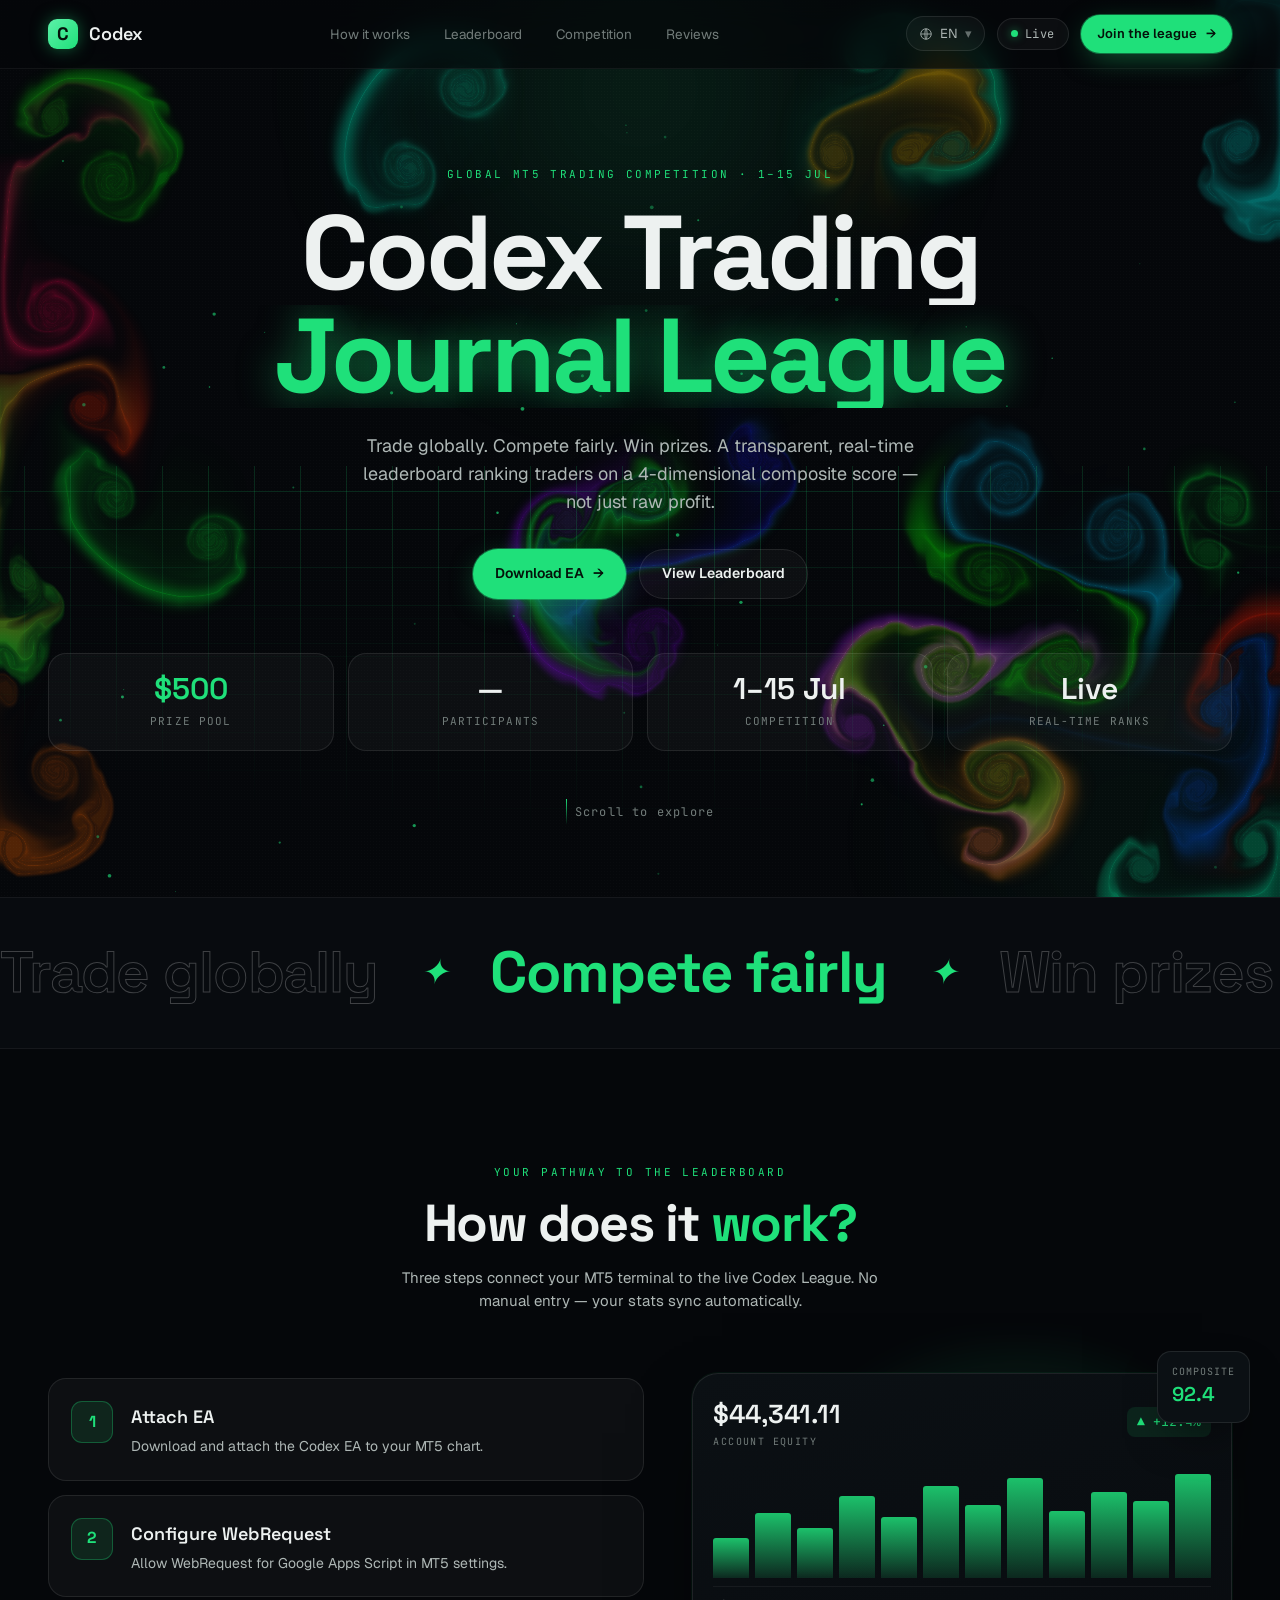
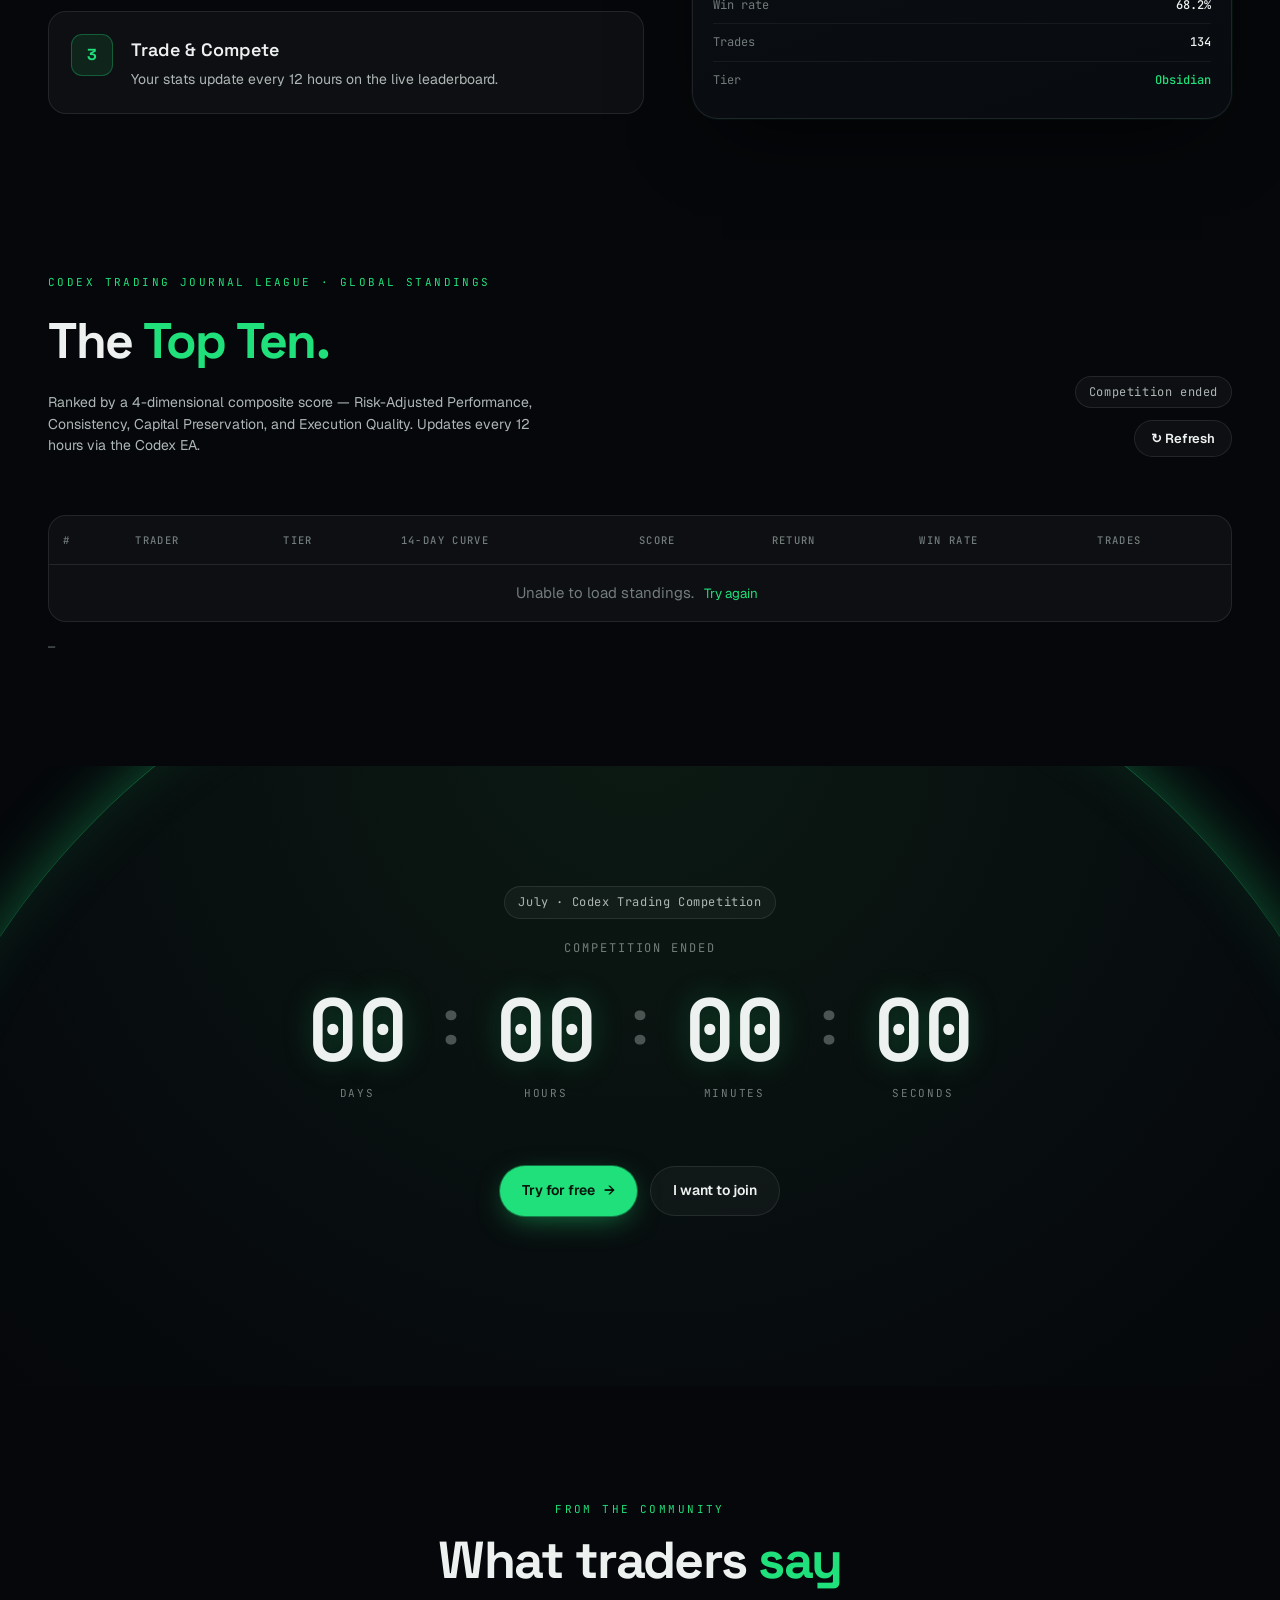
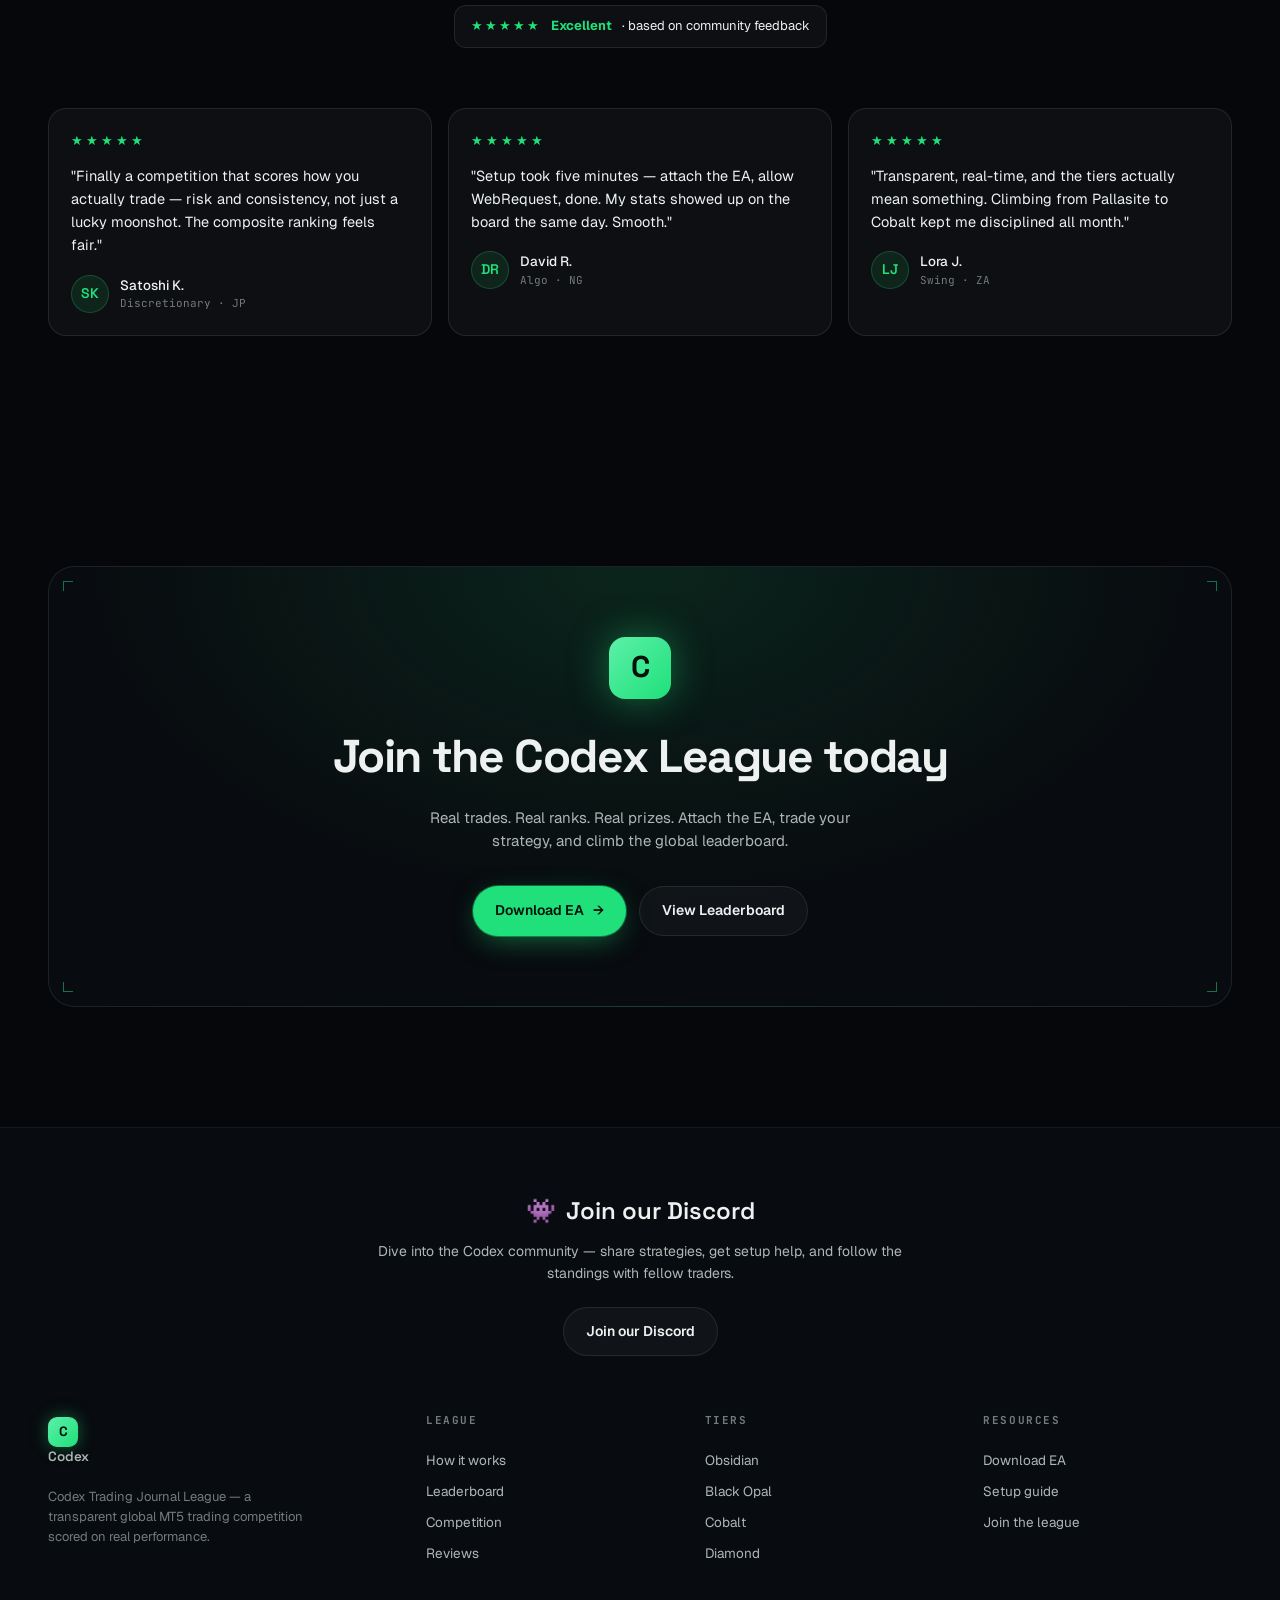
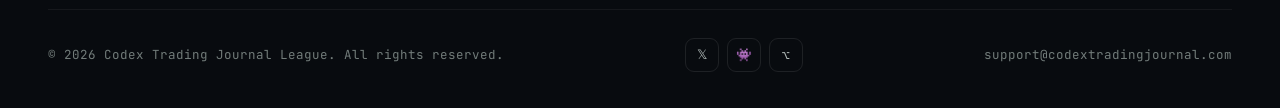
==== commit 8fef7095: "Move competition to 1-15 Jul 2026 (was 15-30 Jun) Update all date references on the landing page: JS" ====
--- a/index.html
+++ b/index.html
@@ -36,9 +36,9 @@
 {
   "@context": "https://schema.org",
   "@type": "Event",
-  "name": "June 2026 Codex Trading Journal League Competition",
-  "startDate": "2026-06-15T00:00:00+07:00",
-  "endDate": "2026-06-30T23:59:59+07:00",
+  "name": "July 2026 Codex Trading Journal League Competition",
+  "startDate": "2026-07-01T00:00:00+07:00",
+  "endDate": "2026-07-15T23:59:59+07:00",
   "eventAttendanceMode": "https://schema.org/OnlineEventAttendanceMode",
   "eventStatus": "https://schema.org/EventScheduled",
   "location": {
@@ -57,7 +57,7 @@
     "priceCurrency": "USD",
     "url": "https://codextradingjournal.com",
     "availability": "https://schema.org/InStock",
-    "validThrough": "2026-06-30T23:59:59+07:00"
+    "validThrough": "2026-07-15T23:59:59+07:00"
   }
 }
 </script>
@@ -595,7 +595,7 @@
     <div class="hero-grid"><div class="plane"></div></div>
     <canvas id="particles"></canvas>
     <div class="wrap hero-inner">
-      <span class="kicker" data-i18n="hero.kicker">Global MT5 Trading Competition · 15–30 Jun</span>
+      <span class="kicker" data-i18n="hero.kicker">Global MT5 Trading Competition · 1–15 Jul</span>
       <h1>
         <span class="ln"><span>Codex Trading</span></span>
         <span class="ln"><span class="grn">Journal League</span></span>
@@ -609,7 +609,7 @@
       <div class="hero-stats">
         <div class="stat"><div class="v grn">$500</div><div class="l" data-i18n="stat.prizePool">Prize Pool</div></div>
         <div class="stat"><div class="v" id="stat-participants">—</div><div class="l" data-i18n="stat.participants">Participants</div></div>
-        <div class="stat"><div class="v">15–30 Jun</div><div class="l" data-i18n="stat.competition">Competition</div></div>
+        <div class="stat"><div class="v">1–15 Jul</div><div class="l" data-i18n="stat.competition">Competition</div></div>
         <div class="stat"><div class="v">Live</div><div class="l" data-i18n="stat.realtime">Real-time Ranks</div></div>
       </div>
 
@@ -703,7 +703,7 @@
     <div class="planet"></div>
     <div class="shoot s1"></div><div class="shoot s2"></div>
     <div class="wrap cd-inner">
-      <div class="pill mono" style="margin:0 auto 20px;display:inline-flex;" data-i18n="cd.pill">June · Codex Trading Competition</div>
+      <div class="pill mono" style="margin:0 auto 20px;display:inline-flex;" data-i18n="cd.pill">July · Codex Trading Competition</div>
       <div class="eyebrow" id="cd-label">Competition ends in</div>
       <div class="cd-time" id="cd-big">
         <div class="cd-u"><b id="cd-d">00</b><span data-i18n="cd.days">Days</span></div>
@@ -810,7 +810,7 @@
 <script>
 // ===================== CONFIG =====================
 const SHEET_URL = "https://script.google.com/macros/s/AKfycbzXB3uIu-QrvDgw3oLKlK1l3DtZm6cU6OXpq9rMWvuYm8lnB4LcyLuvFoqudKqfYZBAog/exec";
-const COMP_END  = new Date("2026-06-30T23:59:00+07:00");
+const COMP_END  = new Date("2026-07-15T23:59:00+07:00");
 
 const TIERS = {
   obsidian:{label:"Obsidian",cls:"obsidian"}, blackopal:{label:"Black Opal",cls:"blackopal"},
@@ -835,7 +835,7 @@
   "nav.join":{en:"Join the league",th:"เข้าร่วมลีก"},
   "status.live":{en:"Live",th:"สด"},
   "status.ended":{en:"Ended",th:"จบแล้ว"},
-  "hero.kicker":{en:"Global MT5 Trading Competition · 15–30 Jun",th:"การแข่งขันเทรด MT5 ระดับโลก · 15–30 มิ.ย."},
+  "hero.kicker":{en:"Global MT5 Trading Competition · 1–15 Jul",th:"การแข่งขันเทรด MT5 ระดับโลก · 1–15 ก.ค."},
   "hero.sub":{en:"Trade globally. Compete fairly. Win prizes. A transparent, real-time leaderboard ranking traders on a 4-dimensional composite score — not just raw profit.",th:"เทรดทั่วโลก แข่งขันอย่างยุติธรรม ลุ้นรางวัล — กระดานอันดับเรียลไทม์ที่จัดอันดับเทรดเดอร์ด้วยคะแนนรวม 4 มิติ ไม่ใช่แค่กำไรดิบ"},
   "btn.downloadEA":{en:"Download EA",th:"รับ EA"},
   "btn.viewLeaderboard":{en:"View Leaderboard",th:"ดูกระดานอันดับ"},
@@ -870,7 +870,7 @@
   "lb.empty.p":{en:"Attach the Codex Trading Journal EA to start sending scores.",th:"ติดตั้ง Codex Trading Journal EA เพื่อเริ่มส่งคะแนน"},
   "lb.error":{en:"Unable to load standings.",th:"โหลดอันดับไม่ได้"},
   "lb.tryagain":{en:"Try again",th:"ลองอีกครั้ง"},
-  "cd.pill":{en:"June · Codex Trading Competition",th:"มิถุนายน · การแข่งขัน Codex"},
+  "cd.pill":{en:"July · Codex Trading Competition",th:"กรกฎาคม · การแข่งขัน Codex"},
   "cd.endsin":{en:"Competition ends in",th:"การแข่งขันสิ้นสุดใน"},
   "cd.endsinShort":{en:"Ends in",th:"เหลืออีก"},
   "cd.ended":{en:"Competition ended",th:"การแข่งขันจบแล้ว"},
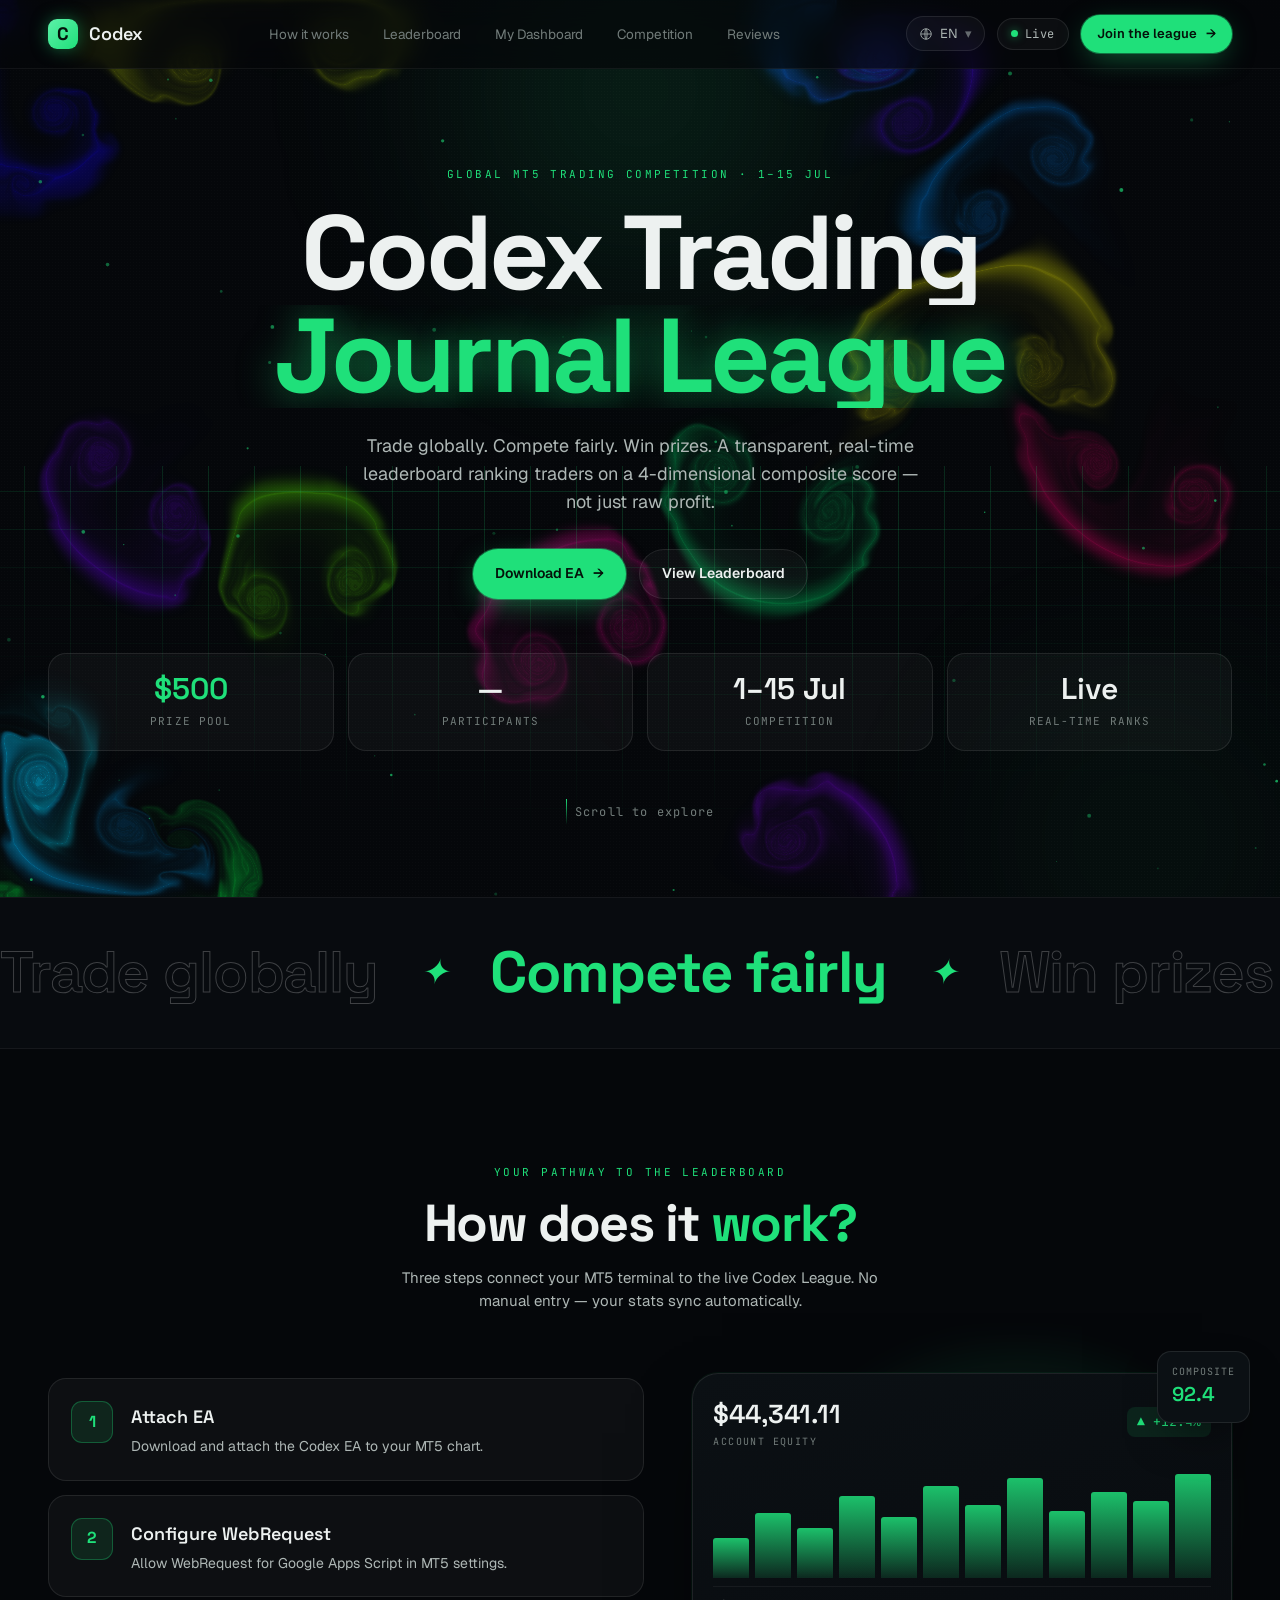
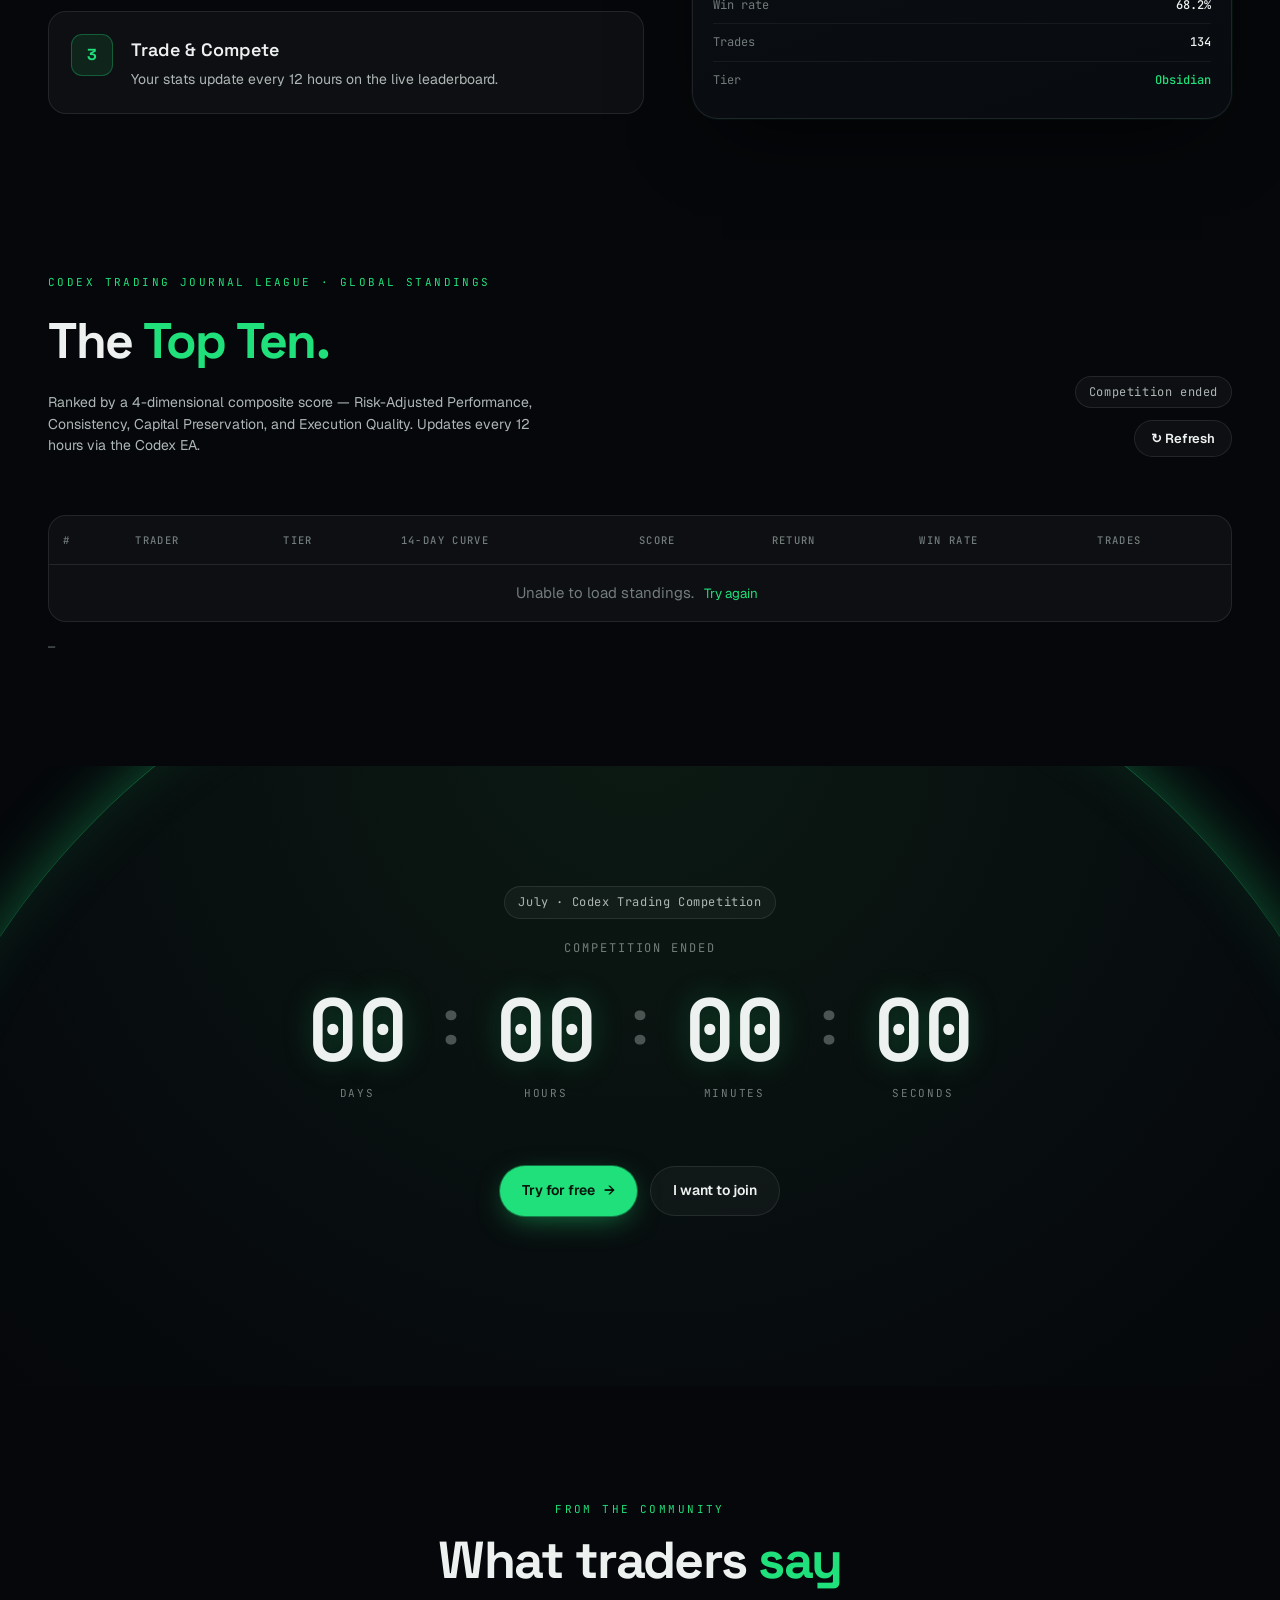
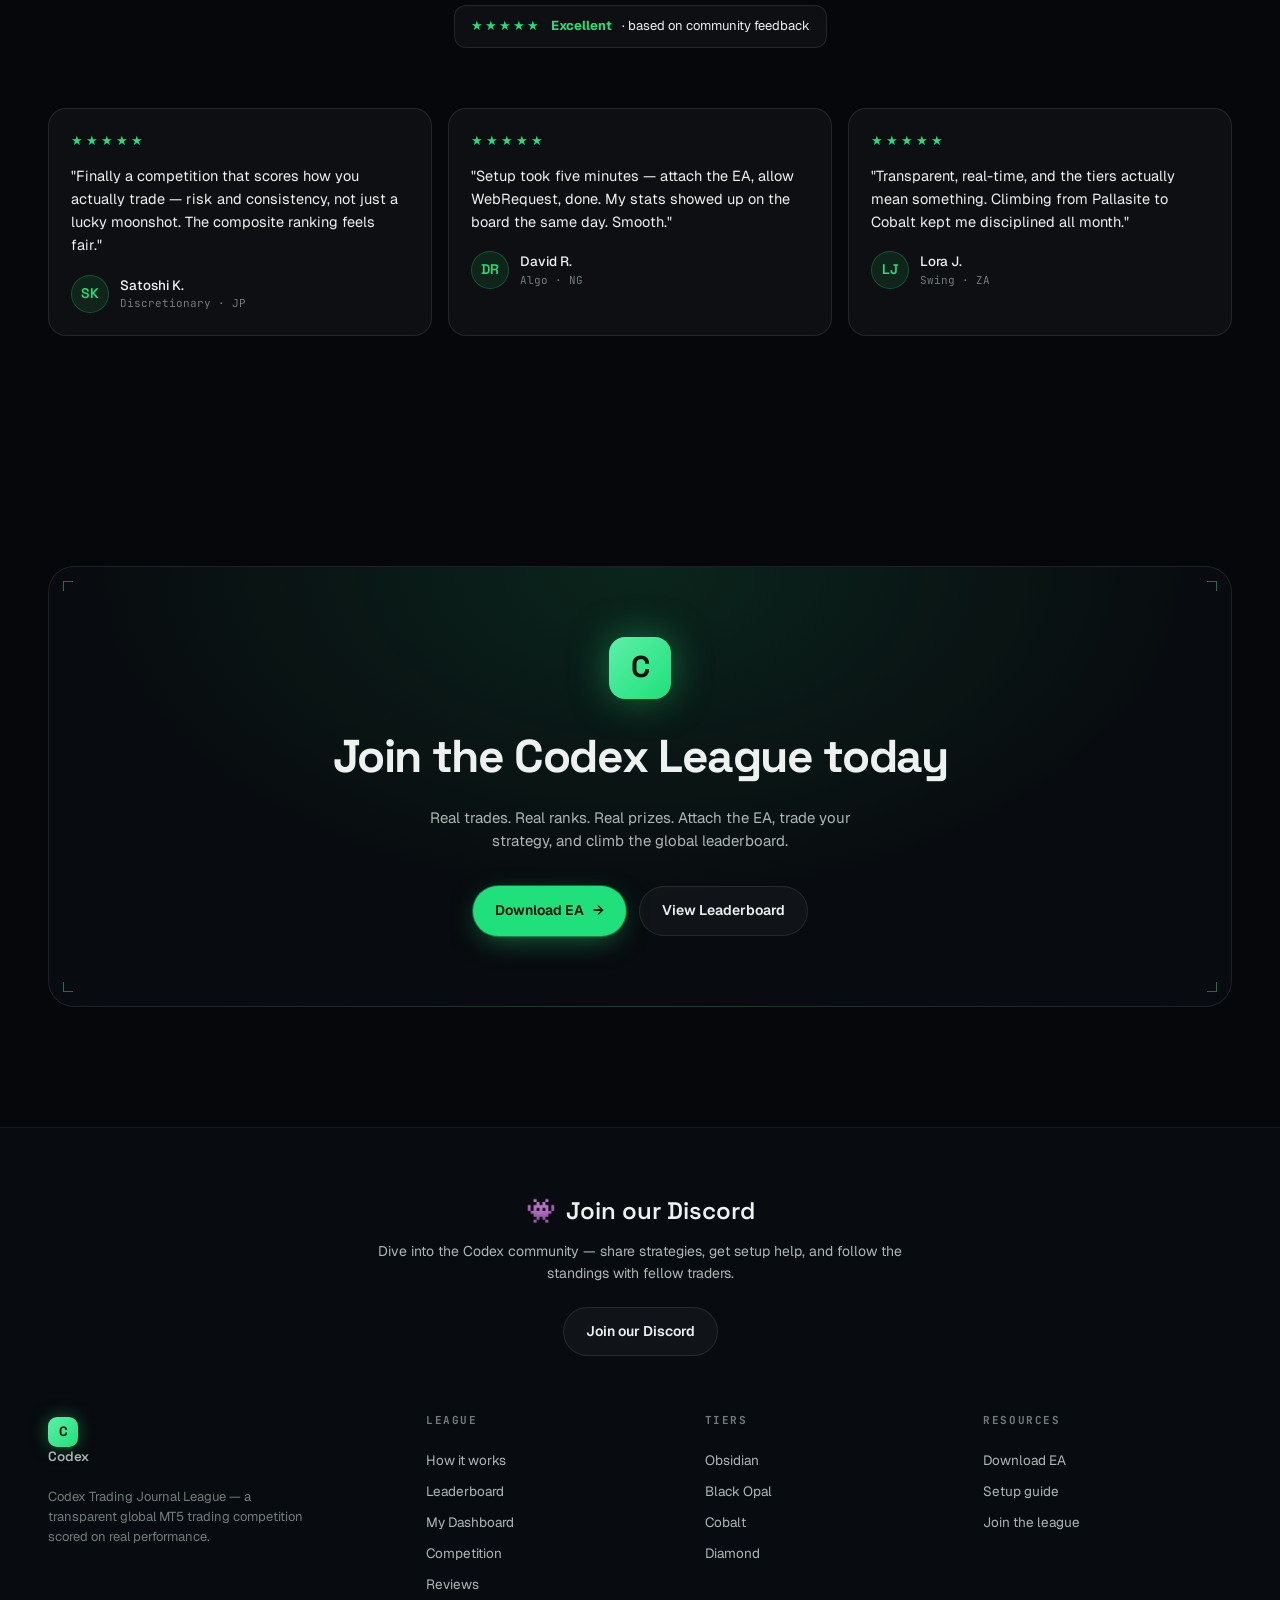
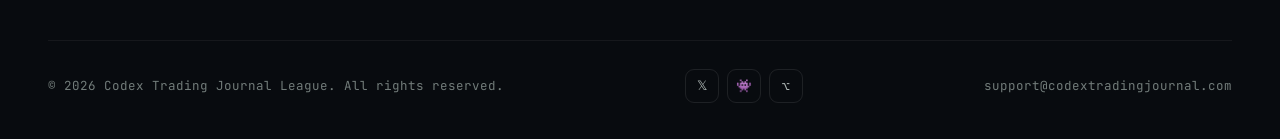
==== commit 8e20e686: "feat(landing): add My Dashboard (#me) with tier-colored ranking bar - New "My Dashboard" page: enter" ====
--- a/index.html
+++ b/index.html
@@ -486,6 +486,30 @@
 .eap-dim-score{font-family:var(--font-mono);font-size:12px;color:var(--neon);width:24px;text-align:right;}
 .eap-footer{font-family:var(--font-mono);font-size:11px;color:var(--ink-3);text-align:center;padding:20px 0;border-top:1px solid var(--line-2);}
 .eap-gauge-box svg,.eap-radar-box svg,.eap-chart-box svg{display:block;width:100%;height:100%;}
+/* ---------- Ranking bar (สีตาม Tier) ---------- */
+.eap-rank-bar{position:relative;border-radius:12px;background:#0c100e;overflow:hidden;padding:14px 16px;border:1px solid rgba(255,255,255,.06);margin-top:14px}
+.eap-rank-bar .rkb-glow{position:absolute;top:-55px;right:-35px;width:150px;height:150px;border-radius:50%;filter:blur(42px);opacity:.55;pointer-events:none}
+.eap-rank-bar .rkb-in{position:relative;z-index:1;display:flex;align-items:flex-end;justify-content:space-between;gap:12px}
+.eap-rank-bar .rkb-label{font-size:9px;letter-spacing:.22em;text-transform:uppercase;color:#E8C766;text-shadow:0 0 8px rgba(232,199,102,.45);font-weight:600}
+.eap-rank-bar .rkb-name{font-family:var(--font-display);font-size:21px;font-weight:700;line-height:1.05;margin-top:3px;-webkit-background-clip:text;background-clip:text;color:transparent;width:max-content}
+.eap-rank-bar .rkb-stars{font-size:11px;margin-top:4px;letter-spacing:1.5px;color:#E8C766;text-shadow:0 0 8px rgba(232,199,102,.4)}
+.eap-rank-bar .rkb-comp{font-family:var(--font-display);font-size:24px;font-weight:700;color:#fff;line-height:1;text-align:right}
+.eap-rank-bar .rkb-comp small{display:block;font-size:8px;letter-spacing:.16em;color:rgba(255,255,255,.4);text-transform:uppercase;margin-top:2px;font-family:inherit;font-weight:400}
+.rkb-obsidian  .rkb-glow{background:#8E7BC0}.rkb-obsidian{border-color:rgba(142,123,192,.38)}.rkb-obsidian  .rkb-name{background-image:linear-gradient(100deg,#C9A8F0,#8E2FD0)}
+.rkb-blackopal .rkb-glow{background:radial-gradient(circle at 60% 40%,#2FD3A8 0,transparent 62%),radial-gradient(circle at 30% 70%,#4FB6E8 0,transparent 58%),radial-gradient(circle at 80% 80%,#E86FB0 0,transparent 55%);opacity:.6}.rkb-blackopal{border-color:rgba(47,211,168,.36)}.rkb-blackopal .rkb-name{background-image:linear-gradient(100deg,#9AE3AE,#46C9D8)}
+.rkb-cobalt    .rkb-glow{background:#4A8FE0}.rkb-cobalt{border-color:rgba(74,143,224,.36)}.rkb-cobalt    .rkb-name{background-image:linear-gradient(100deg,#8FB8F2,#1E6FC4)}
+.rkb-redberyl  .rkb-glow{background:#D45A6E}.rkb-redberyl{border-color:rgba(212,90,110,.36)}.rkb-redberyl  .rkb-name{background-image:linear-gradient(100deg,#F2A0B4,#C21E72)}
+.rkb-pallasite .rkb-glow{background:#9CBB4E}.rkb-pallasite{border-color:rgba(156,187,78,.36)}.rkb-pallasite .rkb-name{background-image:linear-gradient(100deg,#D6E88E,#8FB84A)}
+.rkb-diamond   .rkb-glow{background:#B8D8F0}.rkb-diamond{border-color:rgba(184,216,240,.40)}.rkb-diamond   .rkb-name{background-image:linear-gradient(100deg,#EAF4FF,#9FC4E8)}
+/* ---------- My Dashboard entry ---------- */
+.md-entry{display:flex;gap:8px;align-items:center;flex-wrap:wrap}
+.md-input{background:var(--glass);border:1px solid var(--line);border-radius:8px;color:var(--ink);font-family:var(--font-mono);font-size:13px;padding:7px 11px;width:150px;outline:none}
+.md-input:focus{border-color:var(--neon);box-shadow:0 0 0 2px var(--neon-glow)}
+.md-prompt{text-align:center;padding:60px 24px}
+.md-prompt h3{font-size:22px;margin-bottom:6px}
+.cx-toast{position:fixed;left:50%;bottom:34px;transform:translateX(-50%) translateY(20px);background:#0c100e;border:1px solid var(--neon);color:var(--ink);font-size:13px;padding:10px 18px;border-radius:10px;box-shadow:0 0 18px var(--neon-glow);opacity:0;pointer-events:none;transition:opacity .25s,transform .25s;z-index:9999}
+.cx-toast.show{opacity:1;transform:translateX(-50%) translateY(0)}
+@media (max-width:520px){.md-input{width:120px}.md-entry{gap:6px}}
 @media (max-width:1000px){.eap-comp-block{grid-template-columns:1fr;}.eap-comp-left{border-right:none;padding-right:0;border-bottom:1px solid var(--line);padding-bottom:24px;}}
 @media (max-width:800px){.eap-stats{grid-template-columns:repeat(2,1fr);}.eap-hero{grid-template-columns:1fr;padding:32px;}.eap-comp-right{grid-template-columns:1fr;justify-items:center;}}
 @media (max-width:500px){.eap-stats{grid-template-columns:1fr;}}
@@ -568,6 +592,7 @@
     <div class="nav-links">
       <a href="#how" data-i18n="nav.how">How it works</a>
       <a href="#leaderboard" data-i18n="nav.leaderboard">Leaderboard</a>
+      <a href="#me" data-i18n="nav.mydash">My Dashboard</a>
       <a href="#countdown" data-i18n="nav.competition">Competition</a>
       <a href="#reviews" data-i18n="nav.reviews">Reviews</a>
     </div>
@@ -773,6 +798,7 @@
           <h5 data-i18n="foot.colLeague">League</h5>
           <a href="#how" data-i18n="nav.how">How it works</a>
           <a href="#leaderboard" data-i18n="nav.leaderboard">Leaderboard</a>
+          <a href="#me" data-i18n="nav.mydash">My Dashboard</a>
           <a href="#countdown" data-i18n="nav.competition">Competition</a>
           <a href="#reviews" data-i18n="nav.reviews">Reviews</a>
         </div>
@@ -830,6 +856,16 @@
 const I18N = {
   "nav.how":{en:"How it works",th:"วิธีใช้งาน"},
   "nav.leaderboard":{en:"Leaderboard",th:"กระดานอันดับ"},
+  "nav.mydash":{en:"My Dashboard",th:"แดชบอร์ดของฉัน"},
+  "md.title":{en:"My Dashboard",th:"แดชบอร์ดของฉัน"},
+  "md.sub":{en:"Enter your MT5 account number to open your performance dashboard. (Data shown is already public on the leaderboard.)",th:"กรอกเลขบัญชี MT5 ของคุณเพื่อเปิดแดชบอร์ดผลงาน (ข้อมูลนี้แสดงบนกระดานอันดับอยู่แล้ว)"},
+  "md.placeholder":{en:"MT5 account number",th:"เลขบัญชี MT5"},
+  "md.open":{en:"Open",th:"เปิด"},
+  "md.share":{en:"Share",th:"แชร์"},
+  "md.copied":{en:"Link copied",th:"คัดลอกลิงก์แล้ว"},
+  "md.back":{en:"Leaderboard",th:"กระดานอันดับ"},
+  "md.notfound":{en:"Account not found",th:"ไม่พบบัญชีนี้"},
+  "md.notfoundSub":{en:"This account hasn't reported stats yet, or the number is incorrect.",th:"บัญชีนี้อาจยังไม่ส่งสถิติ หรือกรอกเลขไม่ถูกต้อง"},
   "nav.competition":{en:"Competition",th:"การแข่งขัน"},
   "nav.reviews":{en:"Reviews",th:"รีวิว"},
   "nav.join":{en:"Join the league",th:"เข้าร่วมลีก"},
@@ -1147,6 +1183,9 @@
 function buildProfile(t){
   const tk = getTierKey(t.rank_code);
   const comp = t.composite || 0;
+  const rankIdx = LB.findIndex(x => String(x.account_raw) === String(t.account_raw) || String(x.account) === String(t.account));
+  const rank = rankIdx >= 0 ? rankIdx + 1 : (t.rank || LB.length);
+  const pct = LB.length ? Math.max(1, Math.round(rank / LB.length * 100)) : 0;
   const wins = Math.round(((t.winrate || 0) / 100) * (t.trades || 0));
   const losses = (t.trades || 0) - wins;
   const profColor = (t.profit || 0) >= 0 ? 'var(--neon)' : 'var(--loss)';
@@ -1168,10 +1207,19 @@
         <div class="eap-name">${esc(t.name)}</div>
         <div class="eap-meta">
           <span class="eap-pill">${esc(t.account_masked)}</span>
-          <span class="eap-pill">Rank #${t.rank || "—"} of ${LB.length}</span>
-          <span class="tier ${TIERS[tk].cls}"><span class="td"></span>${esc(TIERS[tk].label)}</span>
+          <span class="eap-pill">Rank #${rank} of ${LB.length} · Top ${pct}%</span>
         </div>
-        <div class="eap-tier-big">${esc(TIERS[tk].label)}</div>
+        <div class="eap-rank-bar rkb-${tk}">
+          <div class="rkb-glow"></div>
+          <div class="rkb-in">
+            <div>
+              <div class="rkb-label">Ranking</div>
+              <div class="rkb-name">${esc(TIERS[tk].label)}</div>
+              <div class="rkb-stars">${"★".repeat(Math.max(1,Math.min(6, t.stars||1)))}</div>
+            </div>
+            <div class="rkb-comp">${comp.toFixed(1)}<small>Composite</small></div>
+          </div>
+        </div>
         <div class="eap-prog-wrap">
           <div class="eap-prog-text"><span>${pS}</span></div>
           <div class="eap-prog-track"><div class="eap-prog-fill" style="width:${pP}%"></div></div>
@@ -1234,7 +1282,7 @@
       </div>
     </div>
     <div class="eap-footer">
-      Updates every 12h via Codex EA${t.last_update ? ' · Last update ' + new Date(t.last_update).toLocaleString() : ''}
+      Updates hourly via Codex EA${t.last_update ? ' · Last update ' + new Date(t.last_update).toLocaleString() : ''}
     </div>
   </div>`;
 }
@@ -1259,12 +1307,60 @@
   if(!pv.hidden){ pv.hidden=true; pv.innerHTML=""; document.body.style.overflow=""; }
 }
 function backToBoard(){
-  if(/^#trader\//.test(location.hash)){
+  if(/^#(trader|me)\//.test(location.hash) || location.hash==="#me"){
     if(history.length>1) history.back(); else location.hash="leaderboard";
   } else closeProfile();
 }
+function openMyDashboard(acc){
+  const pv = document.getElementById("profile-view");
+  const found = acc ? LB.find(x => String(x.account_raw)===String(acc) || String(x.account)===String(acc)) : null;
+  let inner;
+  if(!acc){
+    inner = `<div class="pv-card md-prompt"><h3>${t("md.title")}</h3><p class="hint">${t("md.sub")}</p></div>`;
+  } else if(found){
+    inner = buildProfile(found);
+  } else {
+    inner = `<div class="pv-card md-prompt"><h3>${t("md.notfound")}</h3><p class="hint">${t("md.notfoundSub")}</p></div>`;
+  }
+  pv.innerHTML = `
+    <div class="pv-bar">
+      <button class="pv-back" onclick="location.hash='leaderboard'">← ${t("md.back")}</button>
+      <div class="md-entry">
+        <input id="md-acc" class="md-input" inputmode="numeric" autocomplete="off"
+               placeholder="${t("md.placeholder")}" value="${esc(acc||"")}">
+        <button class="btn btn-primary btn-sm" onclick="goMyDashboard()">${t("md.open")}</button>
+        ${found ? `<button class="btn btn-ghost btn-sm" onclick="shareMyDashboard()">${t("md.share")}</button>` : ""}
+      </div>
+    </div>
+    <div class="pv-wrap">${inner}</div>`;
+  pv.hidden = false; document.body.style.overflow = "hidden"; window.scrollTo(0,0);
+  const inp = document.getElementById("md-acc");
+  if(inp){ inp.addEventListener("keydown", e => { if(e.key==="Enter") goMyDashboard(); }); if(!acc) inp.focus(); }
+}
+function goMyDashboard(){
+  const v = (document.getElementById("md-acc").value || "").trim();
+  if(v) location.hash = "me/" + encodeURIComponent(v);
+}
+function shareMyDashboard(){
+  const url = location.href;
+  if(navigator.clipboard){ navigator.clipboard.writeText(url).then(()=>cxToast(t("md.copied"))); }
+  else { cxToast(url); }
+}
+function cxToast(msg){
+  let el = document.getElementById("cx-toast");
+  if(!el){ el = document.createElement("div"); el.id = "cx-toast"; el.className = "cx-toast"; document.body.appendChild(el); }
+  el.textContent = msg; el.classList.add("show");
+  clearTimeout(cxToast._t); cxToast._t = setTimeout(()=>el.classList.remove("show"), 2200);
+}
 function route(){
-  const m=location.hash.match(/^#trader\/(.+)$/);
+  const md = location.hash.match(/^#me(?:\/(.+))?$/);
+  if(md){
+    const acc = md[1] ? decodeURIComponent(md[1]) : "";
+    if(acc && !LB.length) return;   // รอ leaderboard โหลดก่อน (post-fetch route() จะเปิดให้)
+    openMyDashboard(acc);
+    return;
+  }
+  const m = location.hash.match(/^#trader\/(.+)$/);
   if(m){ if(LB.length) openProfile(decodeURIComponent(m[1])); }
   else closeProfile();
 }
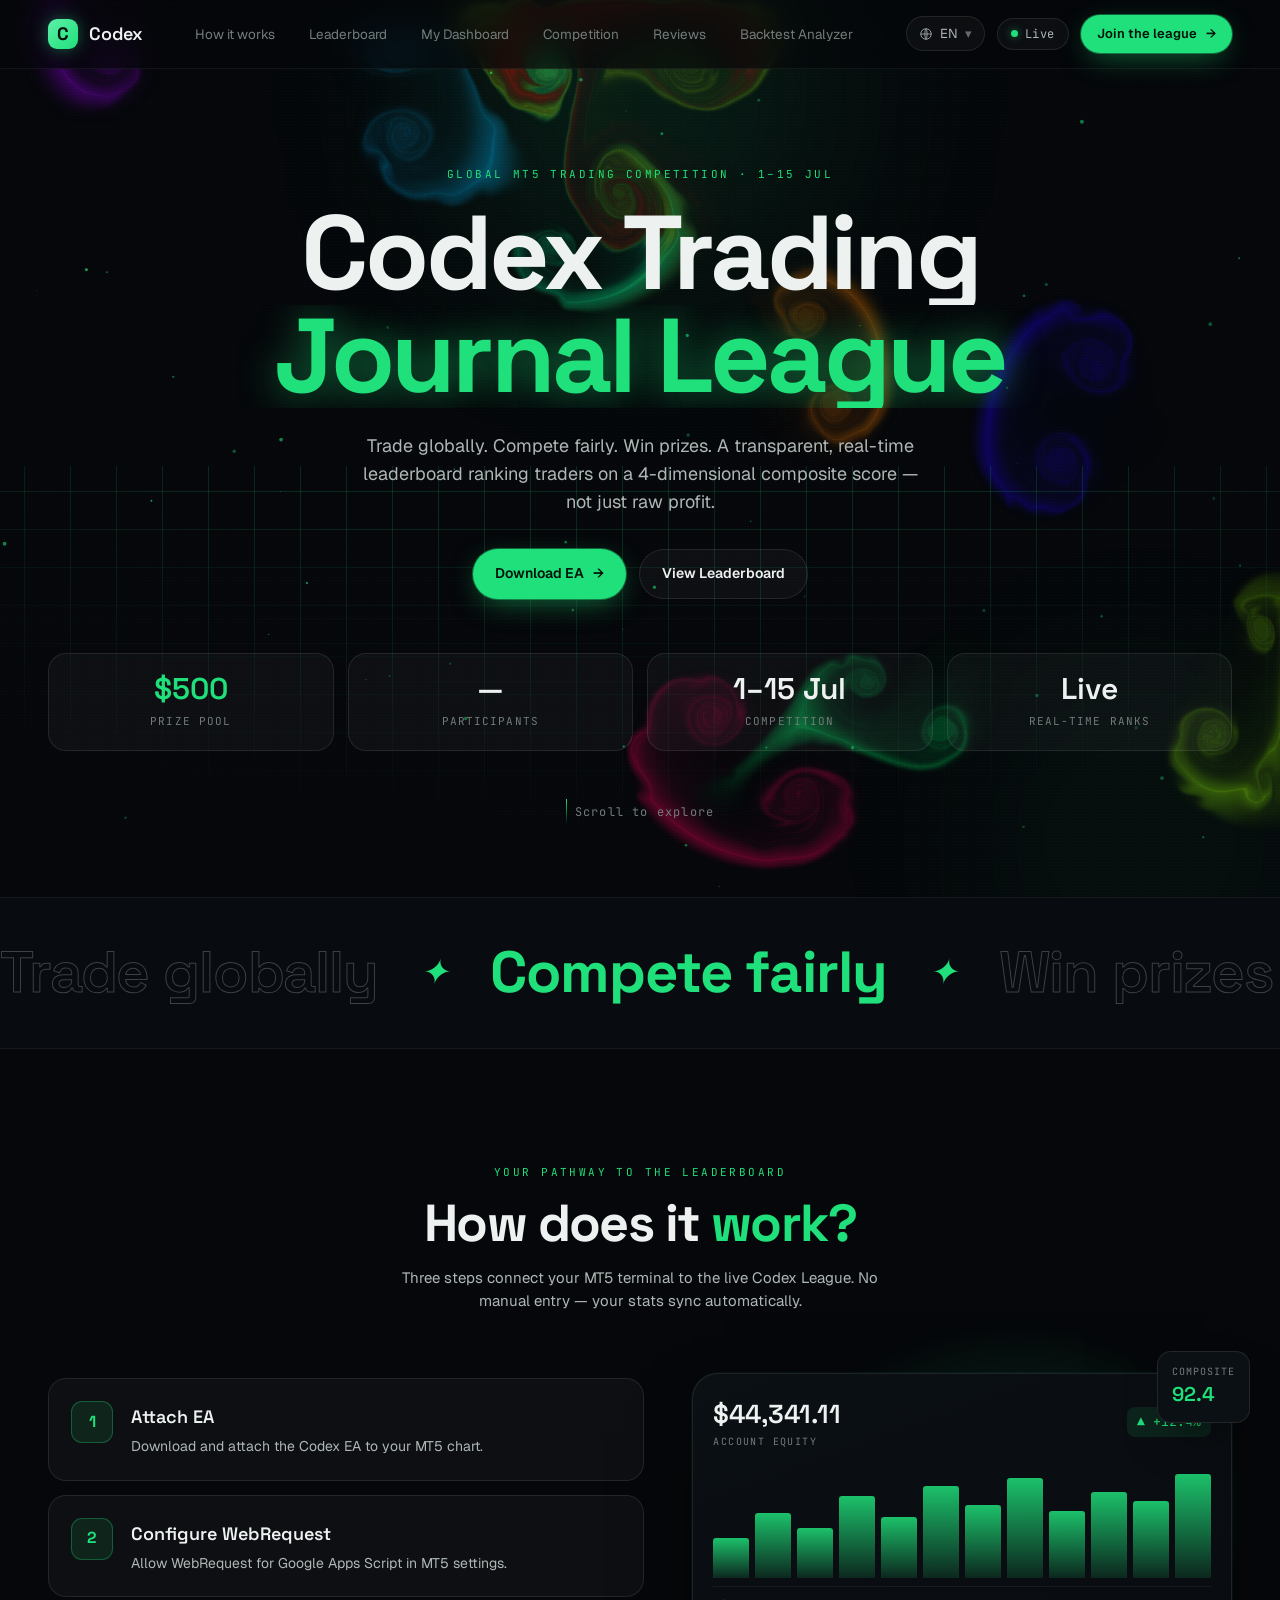
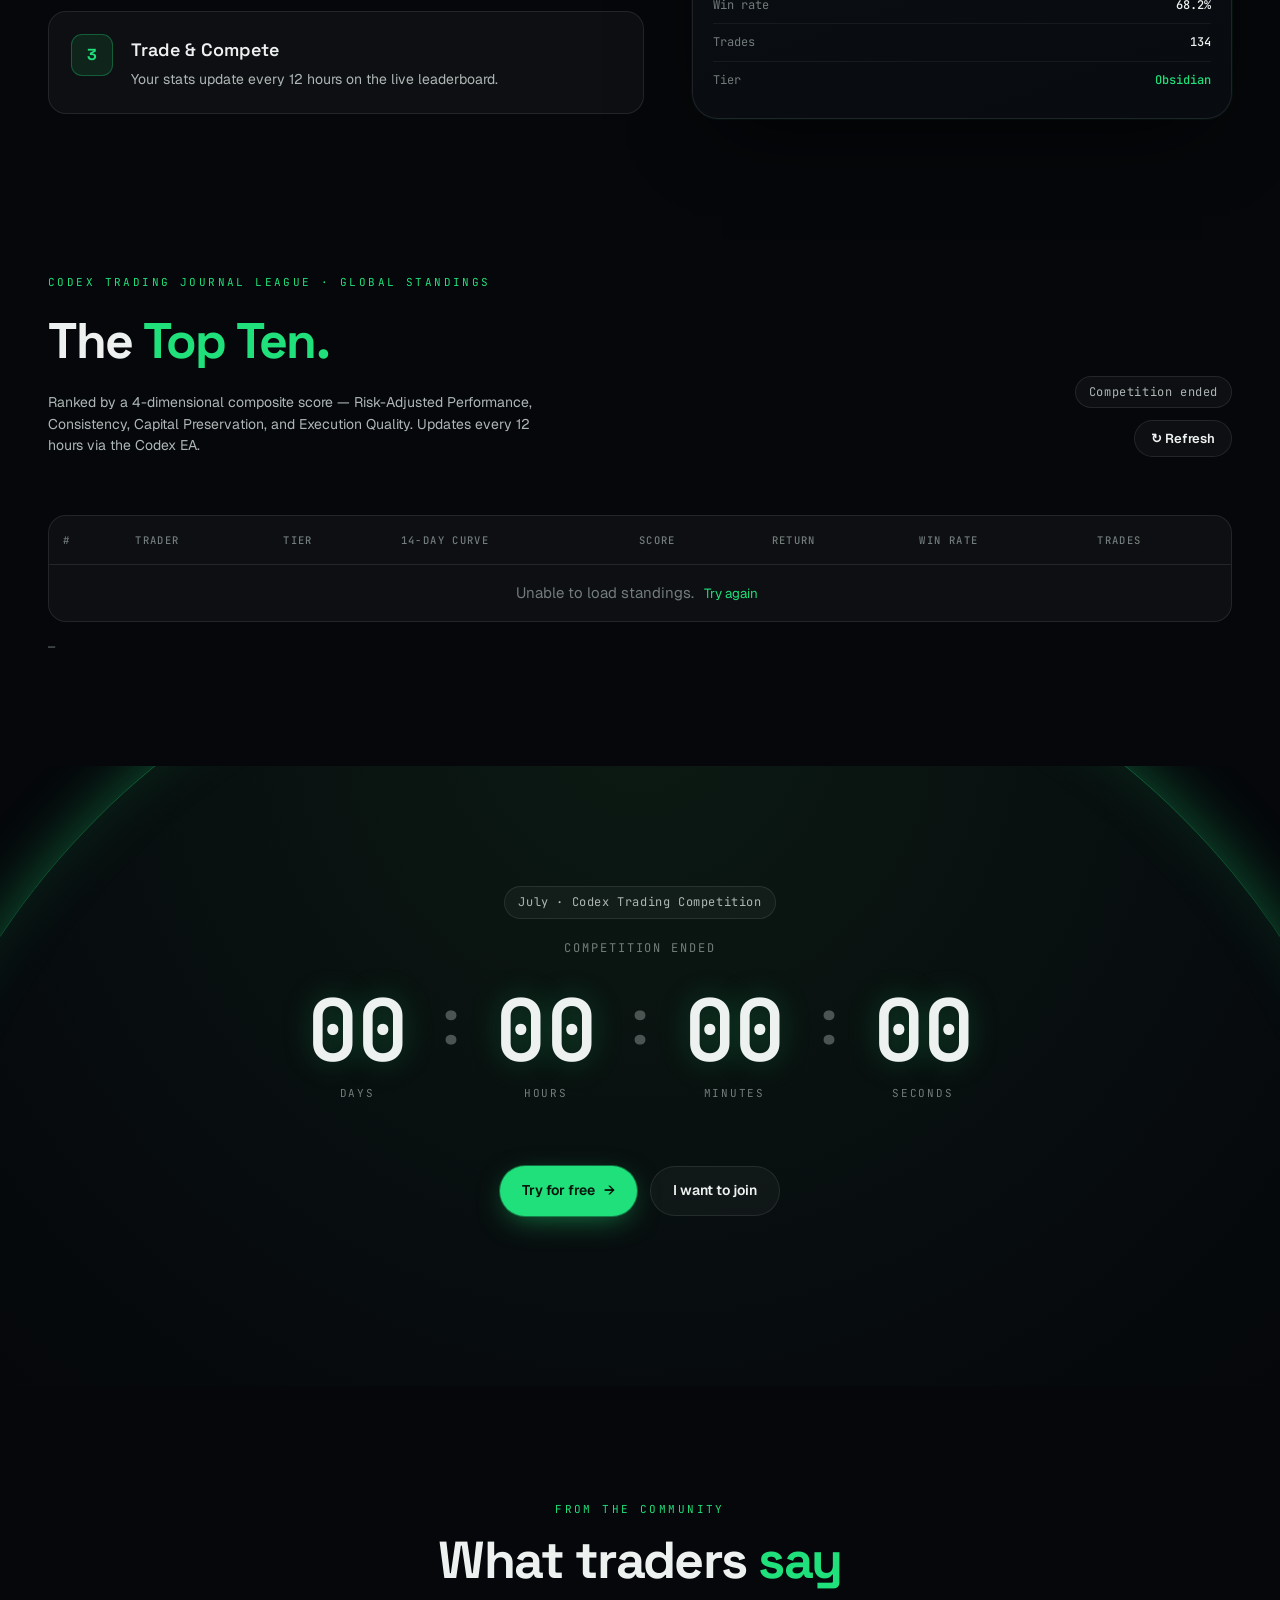
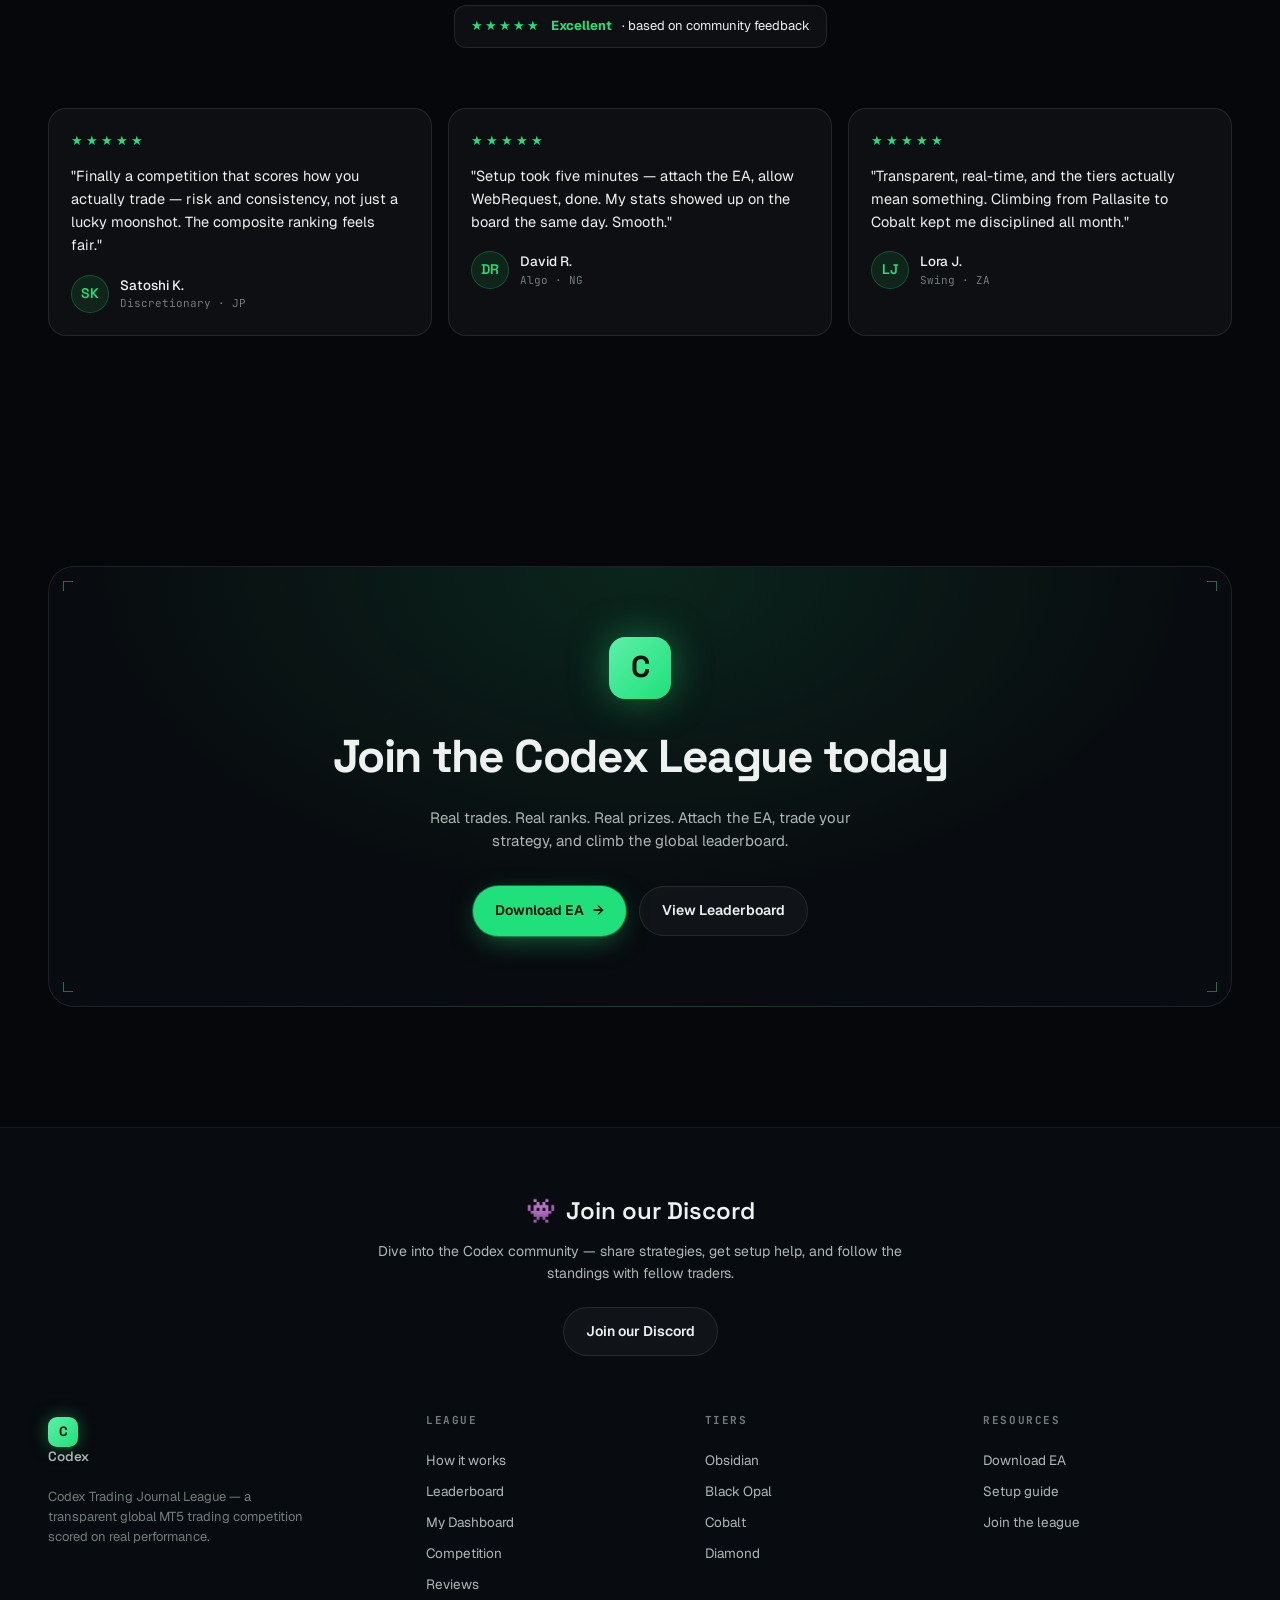
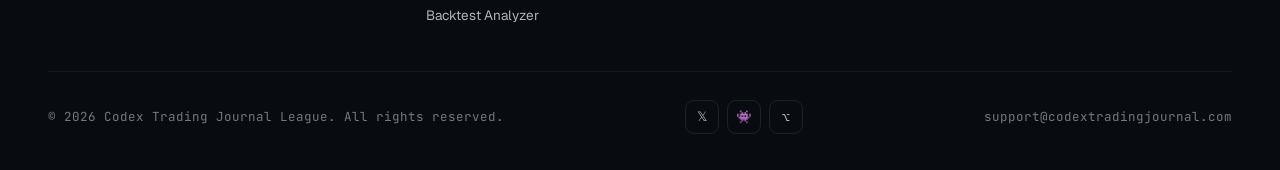
==== commit 4fb7ced1: "feat(backtest-analyzer): add client-side MT5 Strategy Tester report analyzer Free standalone tool at" ====
--- a/index.html
+++ b/index.html
@@ -595,6 +595,7 @@
       <a href="#me" data-i18n="nav.mydash">My Dashboard</a>
       <a href="#countdown" data-i18n="nav.competition">Competition</a>
       <a href="#reviews" data-i18n="nav.reviews">Reviews</a>
+      <a href="backtest-analyzer.html" data-i18n="nav.tools">Backtest Analyzer</a>
     </div>
     <div class="nav-right">
       <div class="lang" id="lang">
@@ -801,6 +802,7 @@
           <a href="#me" data-i18n="nav.mydash">My Dashboard</a>
           <a href="#countdown" data-i18n="nav.competition">Competition</a>
           <a href="#reviews" data-i18n="nav.reviews">Reviews</a>
+          <a href="backtest-analyzer.html" data-i18n="nav.tools">Backtest Analyzer</a>
         </div>
         <div>
           <h5 data-i18n="foot.colTiers">Tiers</h5>
@@ -868,6 +870,7 @@
   "md.notfoundSub":{en:"This account hasn't reported stats yet, or the number is incorrect.",th:"บัญชีนี้อาจยังไม่ส่งสถิติ หรือกรอกเลขไม่ถูกต้อง"},
   "nav.competition":{en:"Competition",th:"การแข่งขัน"},
   "nav.reviews":{en:"Reviews",th:"รีวิว"},
+  "nav.tools":{en:"Backtest Analyzer",th:"วิเคราะห์ Backtest"},
   "nav.join":{en:"Join the league",th:"เข้าร่วมลีก"},
   "status.live":{en:"Live",th:"สด"},
   "status.ended":{en:"Ended",th:"จบแล้ว"},
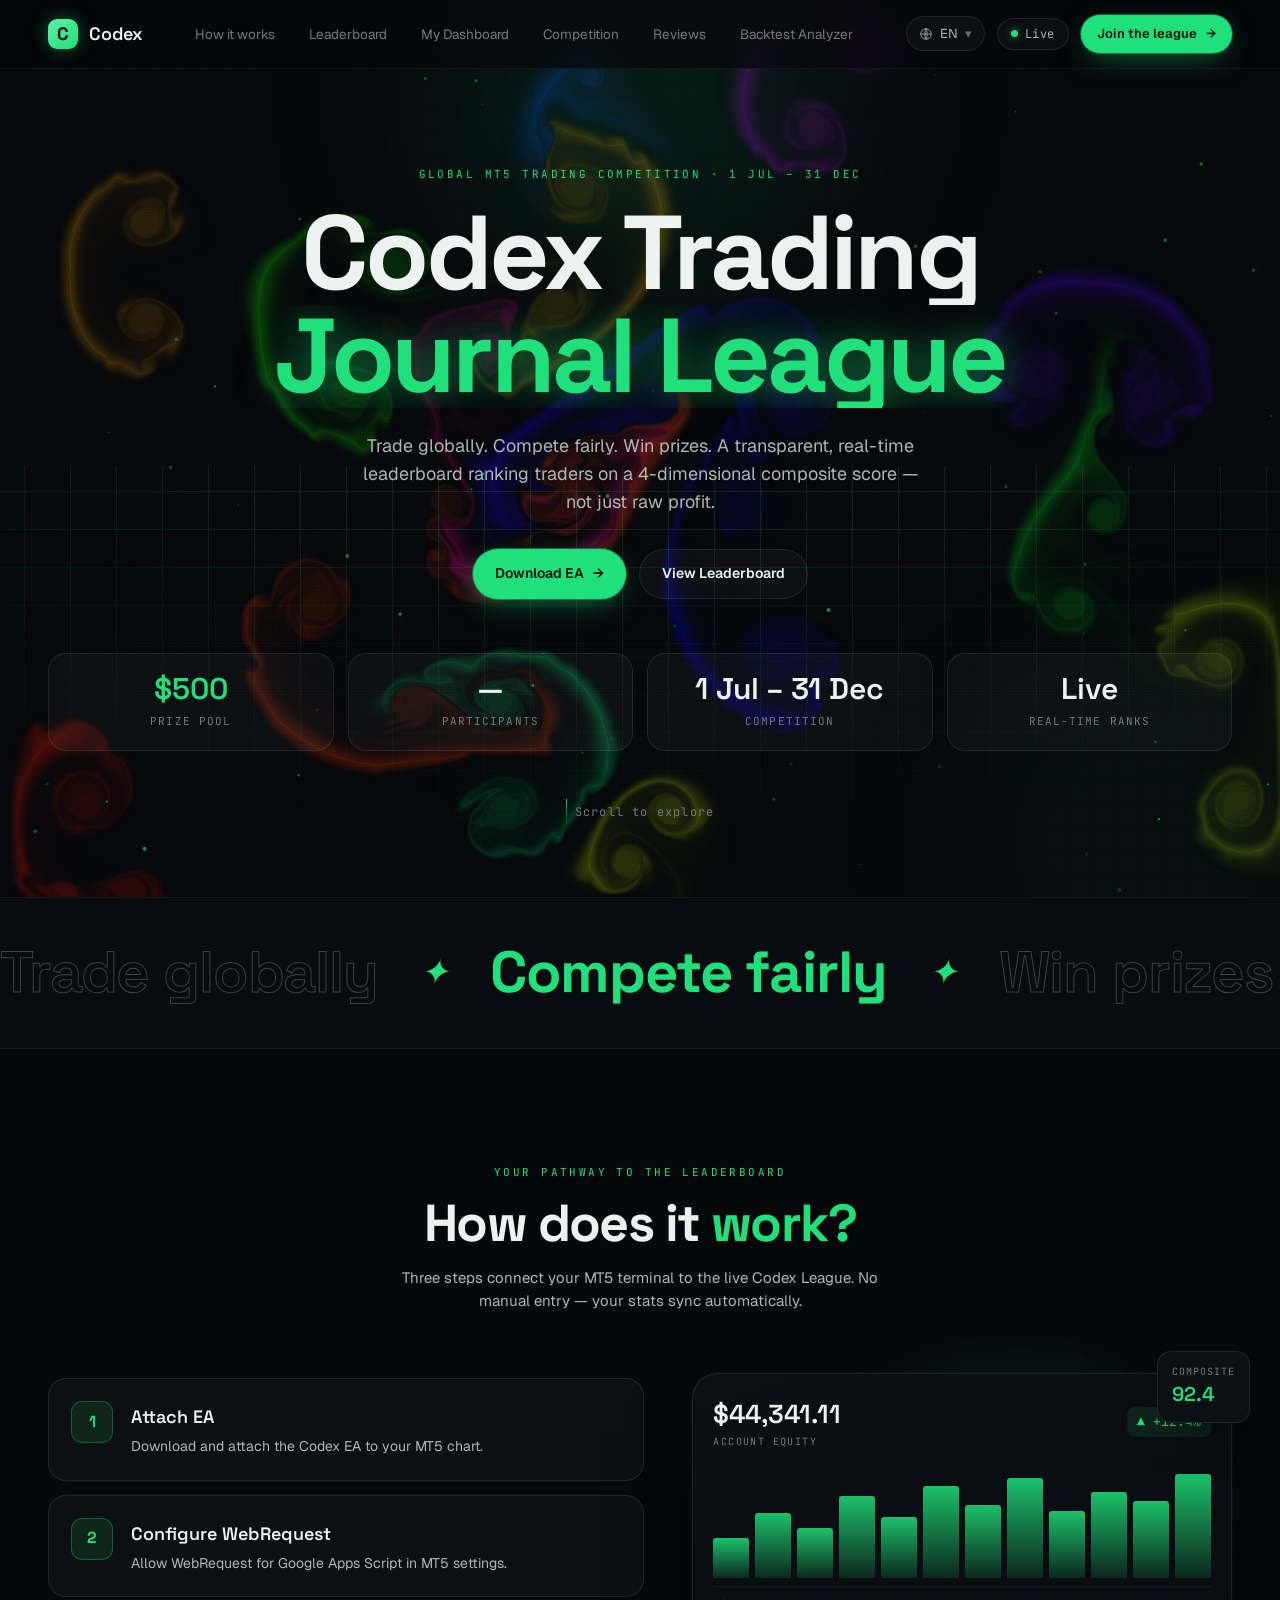
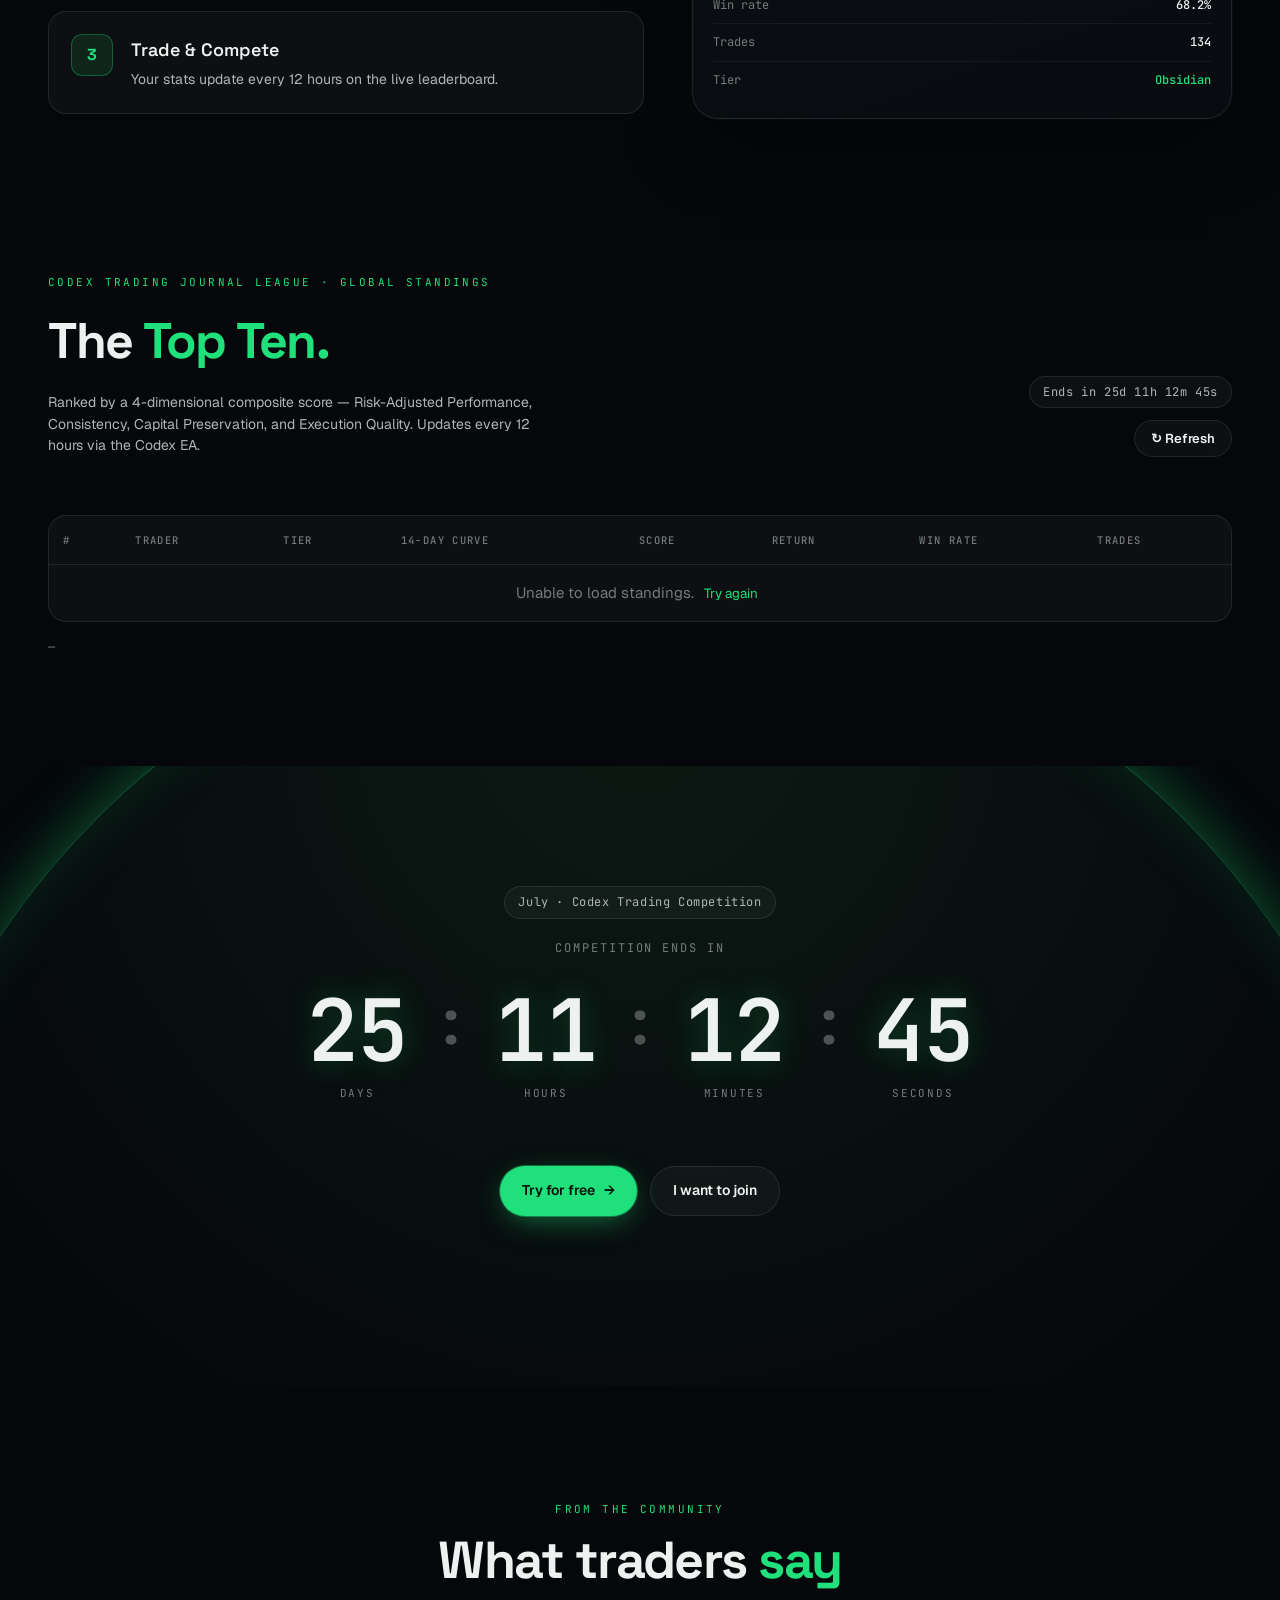
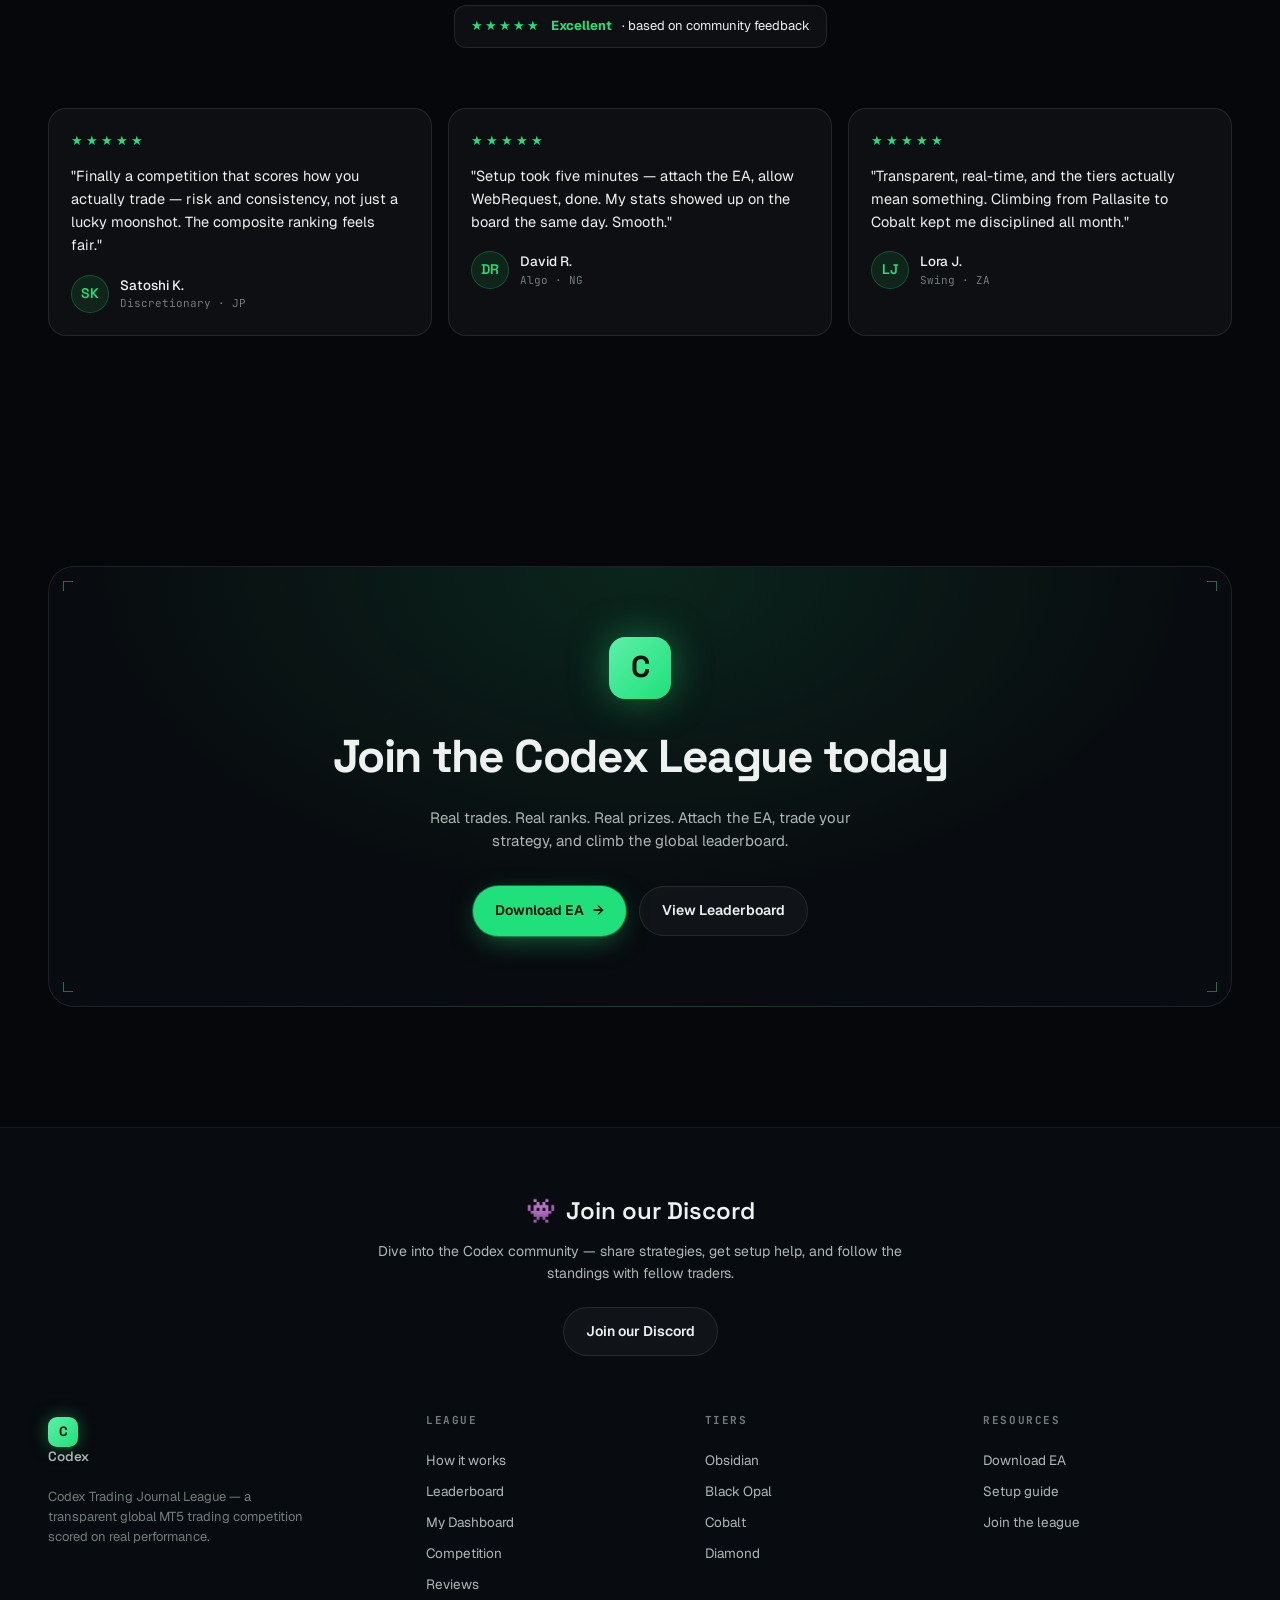
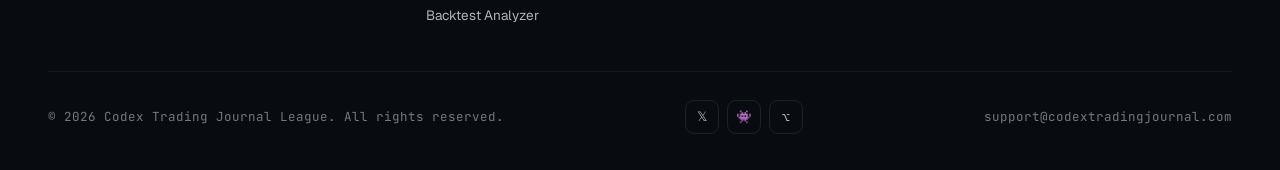
==== commit 721510a8: "chore: extend competition end date to 2026-12-31 Co-Authored-By: Claude Sonnet 5.5 <noreply@anthropi" ====
--- a/index.html
+++ b/index.html
@@ -38,7 +38,7 @@
   "@type": "Event",
   "name": "July 2026 Codex Trading Journal League Competition",
   "startDate": "2026-07-01T00:00:00+07:00",
-  "endDate": "2026-07-15T23:59:59+07:00",
+  "endDate": "2026-12-31T23:59:59+07:00",
   "eventAttendanceMode": "https://schema.org/OnlineEventAttendanceMode",
   "eventStatus": "https://schema.org/EventScheduled",
   "location": {
@@ -57,7 +57,7 @@
     "priceCurrency": "USD",
     "url": "https://codextradingjournal.com",
     "availability": "https://schema.org/InStock",
-    "validThrough": "2026-07-15T23:59:59+07:00"
+    "validThrough": "2026-12-31T23:59:59+07:00"
   }
 }
 </script>
@@ -621,7 +621,7 @@
     <div class="hero-grid"><div class="plane"></div></div>
     <canvas id="particles"></canvas>
     <div class="wrap hero-inner">
-      <span class="kicker" data-i18n="hero.kicker">Global MT5 Trading Competition · 1–15 Jul</span>
+      <span class="kicker" data-i18n="hero.kicker">Global MT5 Trading Competition · 1 Jul – 31 Dec</span>
       <h1>
         <span class="ln"><span>Codex Trading</span></span>
         <span class="ln"><span class="grn">Journal League</span></span>
@@ -635,7 +635,7 @@
       <div class="hero-stats">
         <div class="stat"><div class="v grn">$500</div><div class="l" data-i18n="stat.prizePool">Prize Pool</div></div>
         <div class="stat"><div class="v" id="stat-participants">—</div><div class="l" data-i18n="stat.participants">Participants</div></div>
-        <div class="stat"><div class="v">1–15 Jul</div><div class="l" data-i18n="stat.competition">Competition</div></div>
+        <div class="stat"><div class="v">1 Jul – 31 Dec</div><div class="l" data-i18n="stat.competition">Competition</div></div>
         <div class="stat"><div class="v">Live</div><div class="l" data-i18n="stat.realtime">Real-time Ranks</div></div>
       </div>
 
@@ -838,7 +838,7 @@
 <script>
 // ===================== CONFIG =====================
 const SHEET_URL = "https://script.google.com/macros/s/AKfycbzXB3uIu-QrvDgw3oLKlK1l3DtZm6cU6OXpq9rMWvuYm8lnB4LcyLuvFoqudKqfYZBAog/exec";
-const COMP_END  = new Date("2026-07-15T23:59:00+07:00");
+const COMP_END  = new Date("2026-12-31T23:59:00+07:00");
 
 const TIERS = {
   obsidian:{label:"Obsidian",cls:"obsidian"}, blackopal:{label:"Black Opal",cls:"blackopal"},
@@ -874,7 +874,7 @@
   "nav.join":{en:"Join the league",th:"เข้าร่วมลีก"},
   "status.live":{en:"Live",th:"สด"},
   "status.ended":{en:"Ended",th:"จบแล้ว"},
-  "hero.kicker":{en:"Global MT5 Trading Competition · 1–15 Jul",th:"การแข่งขันเทรด MT5 ระดับโลก · 1–15 ก.ค."},
+  "hero.kicker":{en:"Global MT5 Trading Competition · 1 Jul – 31 Dec",th:"การแข่งขันเทรด MT5 ระดับโลก · 1 ก.ค. – 31 ธ.ค."},
   "hero.sub":{en:"Trade globally. Compete fairly. Win prizes. A transparent, real-time leaderboard ranking traders on a 4-dimensional composite score — not just raw profit.",th:"เทรดทั่วโลก แข่งขันอย่างยุติธรรม ลุ้นรางวัล — กระดานอันดับเรียลไทม์ที่จัดอันดับเทรดเดอร์ด้วยคะแนนรวม 4 มิติ ไม่ใช่แค่กำไรดิบ"},
   "btn.downloadEA":{en:"Download EA",th:"รับ EA"},
   "btn.viewLeaderboard":{en:"View Leaderboard",th:"ดูกระดานอันดับ"},
